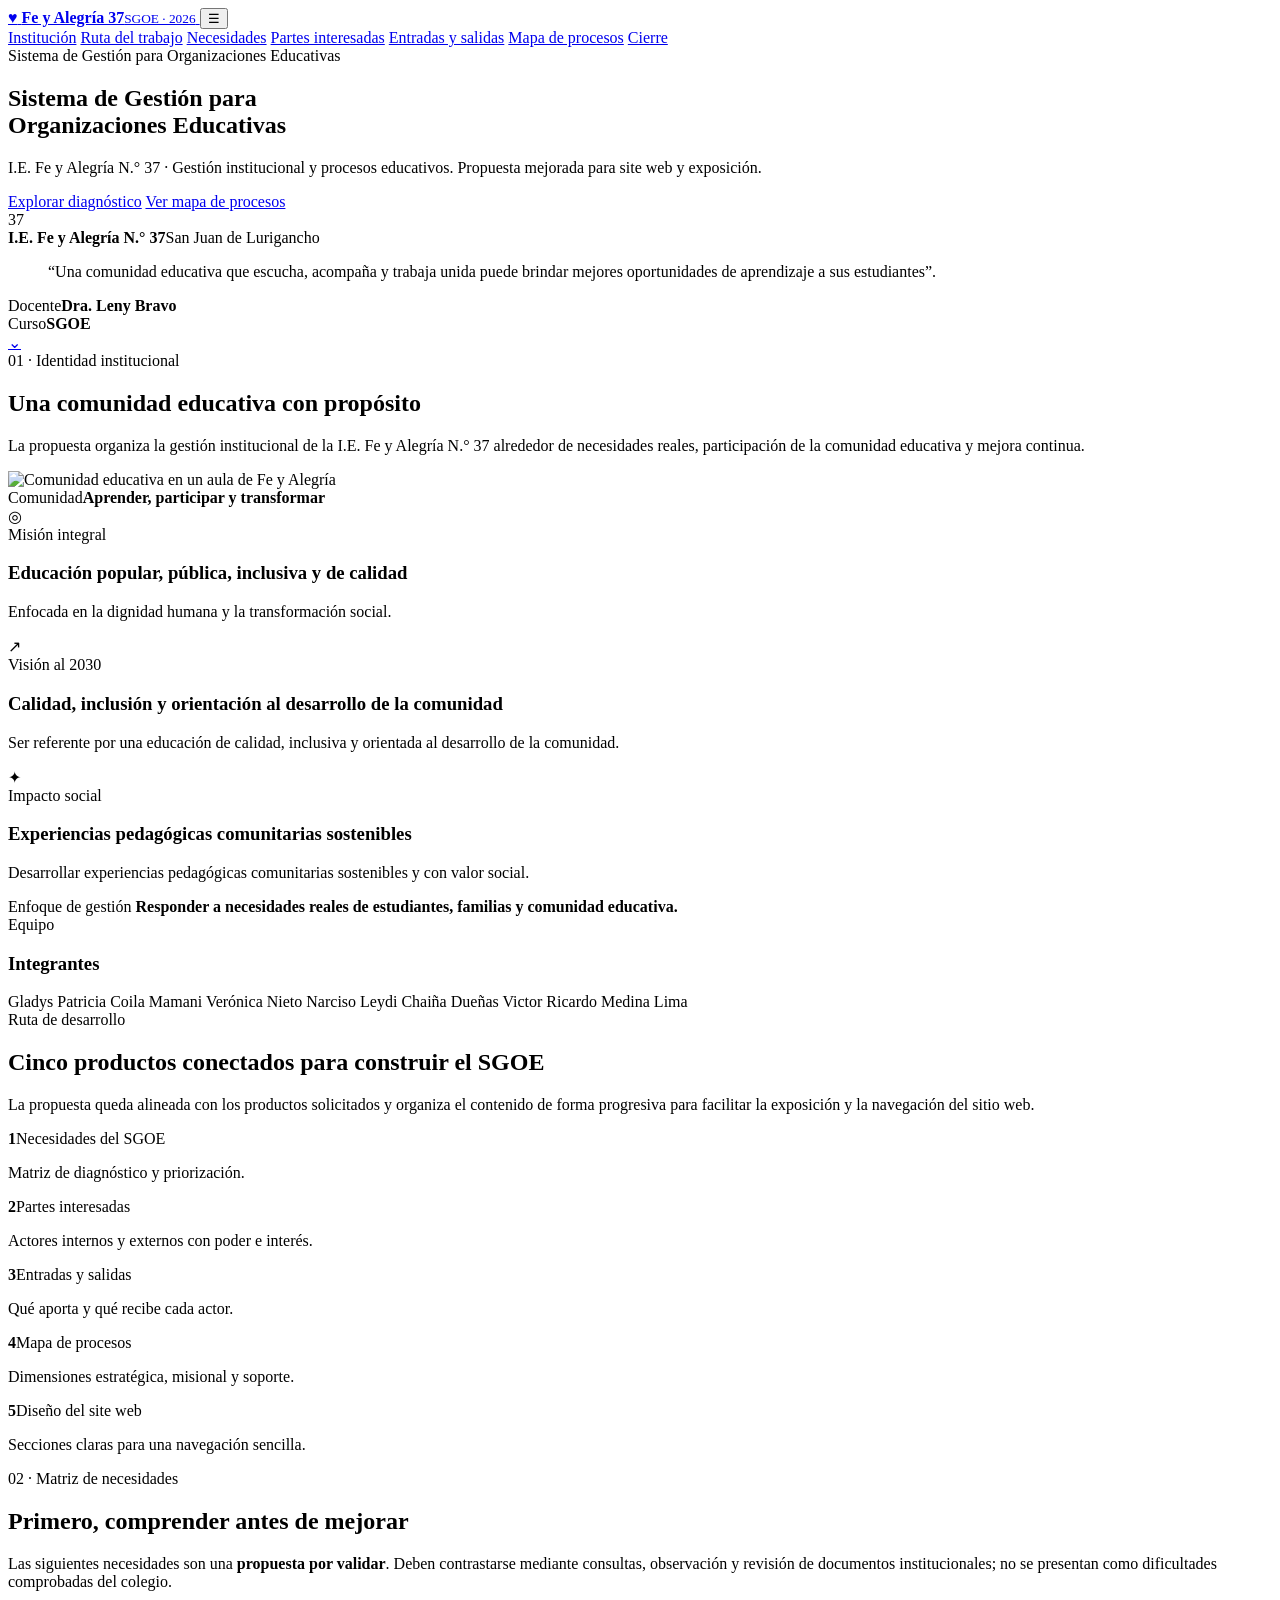
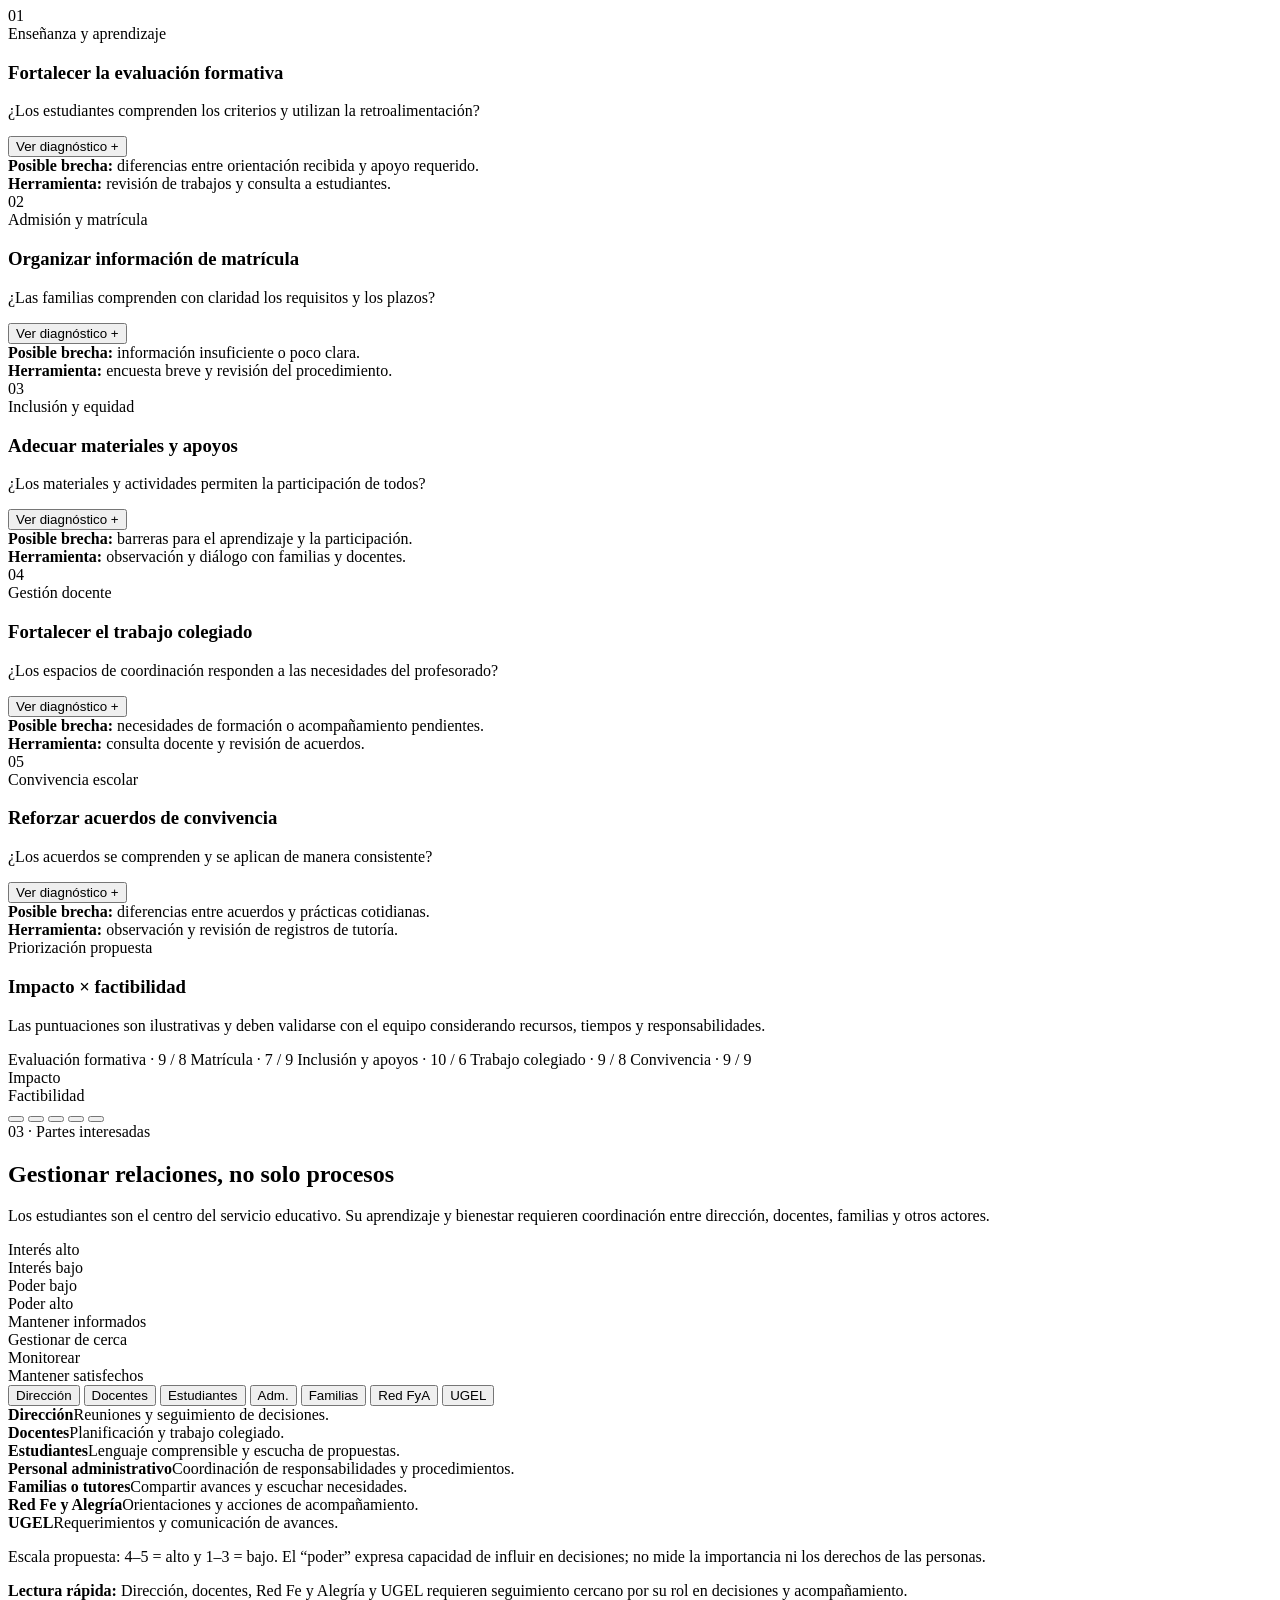
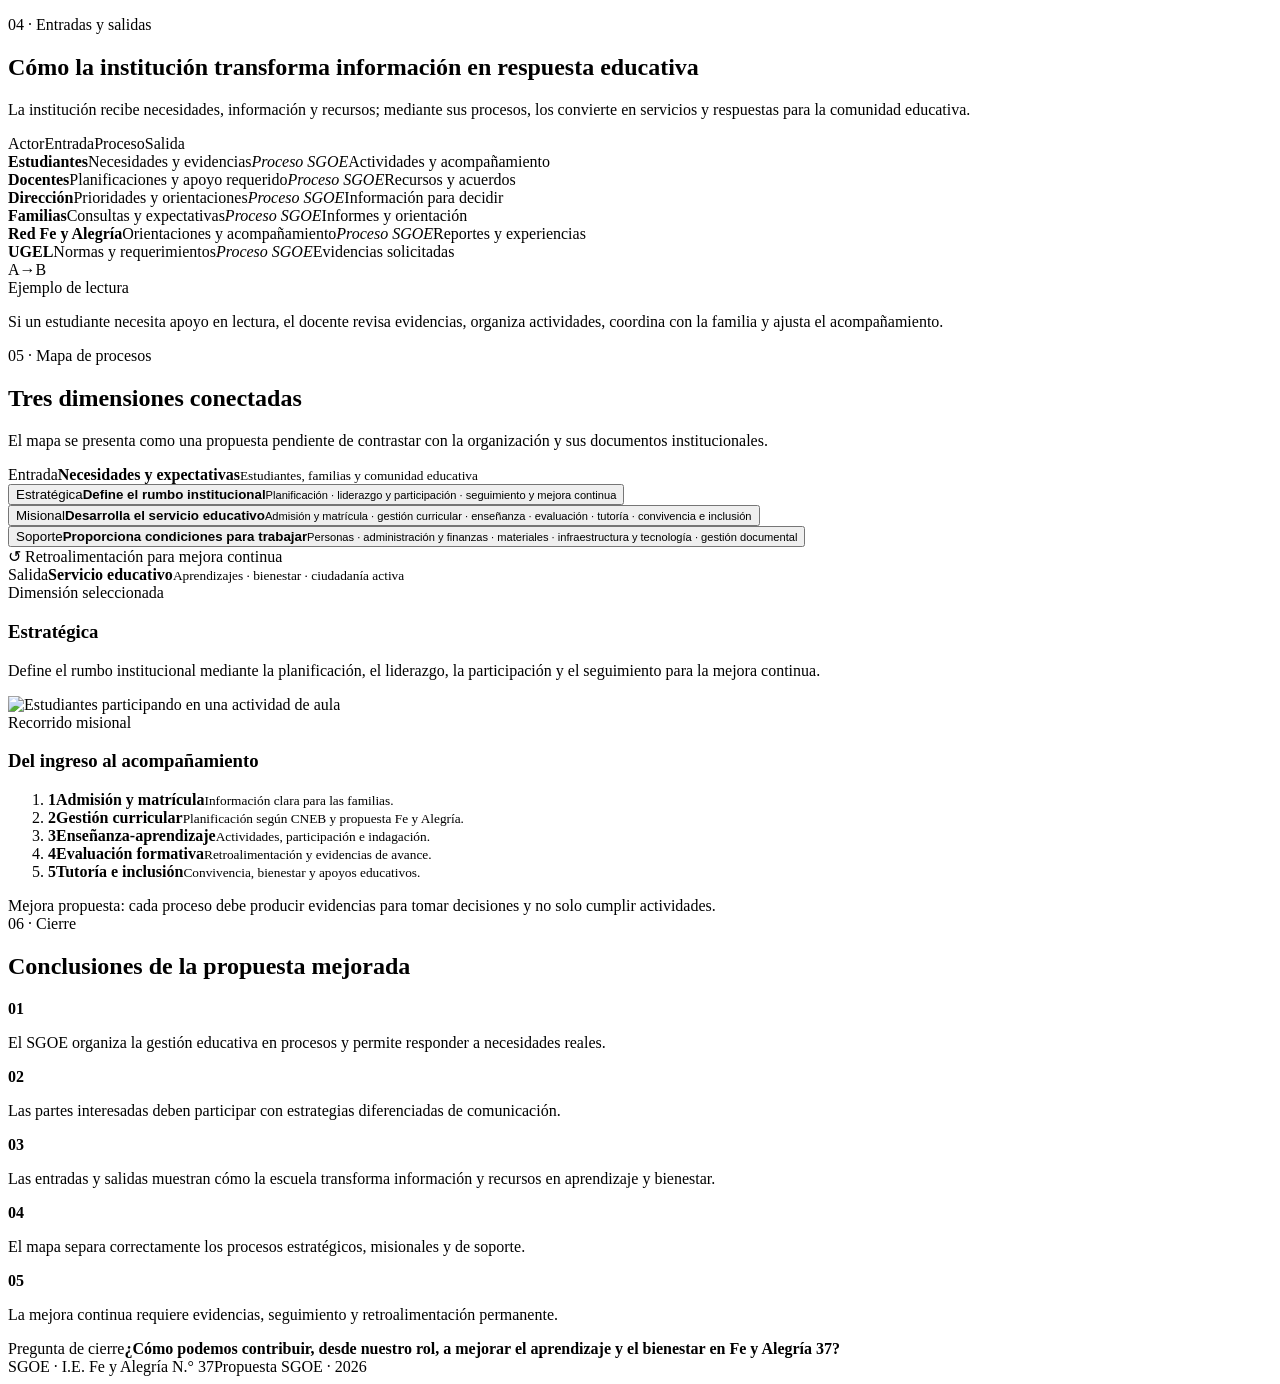
==== index.html @ 7c062231 "Publicar sitio web SGOE Fe y Alegría 37" ====
<!doctype html>
<html lang="es">
<head>
  <meta charset="utf-8" />
  <meta name="viewport" content="width=device-width, initial-scale=1" />
  <meta name="description" content="Sistema de Gestión para Organizaciones Educativas - I.E. Fe y Alegría N.° 37" />
  <title>SGOE · Fe y Alegría N.° 37</title>
  <link rel="stylesheet" href="assets/styles.css" />
</head>
<body>
  <div class="ambient ambient-a"></div>
  <div class="ambient ambient-b"></div>
  <div class="ambient ambient-c"></div>

  <header class="site-header" id="top">
    <nav class="nav glass" aria-label="Navegación principal">
      <a class="brand" href="#inicio" aria-label="Ir al inicio">
        <span class="brand-mark" aria-hidden="true">♥</span>
        <span><strong>Fe y Alegría 37</strong><small>SGOE · 2026</small></span>
      </a>
      <button class="menu-btn" aria-label="Abrir menú" aria-expanded="false">☰</button>
      <div class="nav-links">
        <a href="#institucion">Institución</a>
        <a href="#ruta">Ruta del trabajo</a>
        <a href="#necesidades">Necesidades</a>
        <a href="#interesados">Partes interesadas</a>
        <a href="#entradas">Entradas y salidas</a>
        <a href="#procesos">Mapa de procesos</a>
        <a href="#cierre">Cierre</a>
      </div>
    </nav>
  </header>

  <main>
    <section class="hero section" id="inicio">
      <div class="hero-photo" aria-hidden="true"></div>
      <div class="hero-overlay"></div>
      <div class="hero-content wrap">
        <div class="hero-copy reveal">
          <span class="eyebrow">Sistema de Gestión para Organizaciones Educativas</span>
          <h1>Sistema de Gestión para<br><span>Organizaciones Educativas</span></h1>
          <p class="lead">I.E. Fe y Alegría N.° 37 · Gestión institucional y procesos educativos. Propuesta mejorada para site web y exposición.</p>
          <div class="hero-actions">
            <a class="btn primary" href="#necesidades">Explorar diagnóstico</a>
            <a class="btn ghost" href="#procesos">Ver mapa de procesos</a>
          </div>
        </div>
        <aside class="hero-card glass reveal delay-1">
          <div class="hero-card-top">
            <div class="mini-logo">37</div>
            <div><strong>I.E. Fe y Alegría N.° 37</strong><span>San Juan de Lurigancho</span></div>
          </div>
          <blockquote>“Una comunidad educativa que escucha, acompaña y trabaja unida puede brindar mejores oportunidades de aprendizaje a sus estudiantes”.</blockquote>
          <div class="meta-grid">
            <div><span>Docente</span><strong>Dra. Leny Bravo</strong></div>
            <div><span>Curso</span><strong>SGOE</strong></div>
          </div>
        </aside>
      </div>
      <a class="scroll-cue" href="#institucion" aria-label="Continuar">⌄</a>
    </section>

    <section class="section wrap" id="institucion">
      <div class="section-heading reveal">
        <span class="kicker">01 · Identidad institucional</span>
        <h2>Una comunidad educativa con propósito</h2>
        <p>La propuesta organiza la gestión institucional de la I.E. Fe y Alegría N.° 37 alrededor de necesidades reales, participación de la comunidad educativa y mejora continua.</p>
      </div>

      <div class="identity-grid">
        <article class="identity-photo glass reveal">
          <img src="https://noticias.jesuitas.pe/wp-content/uploads/2025/03/Visita-de-Daniel-Villanueva-SJ-Fe-y-Alegria.jpg" alt="Comunidad educativa en un aula de Fe y Alegría" />
          <div class="photo-caption"><span>Comunidad</span><strong>Aprender, participar y transformar</strong></div>
        </article>
        <div class="identity-cards">
          <article class="glass info-card reveal delay-1">
            <div class="icon-badge">◎</div>
            <div><span>Misión integral</span><h3>Educación popular, pública, inclusiva y de calidad</h3><p>Enfocada en la dignidad humana y la transformación social.</p></div>
          </article>
          <article class="glass info-card reveal delay-2">
            <div class="icon-badge">↗</div>
            <div><span>Visión al 2030</span><h3>Calidad, inclusión y orientación al desarrollo de la comunidad</h3><p>Ser referente por una educación de calidad, inclusiva y orientada al desarrollo de la comunidad.</p></div>
          </article>
          <article class="glass info-card reveal delay-3">
            <div class="icon-badge">✦</div>
            <div><span>Impacto social</span><h3>Experiencias pedagógicas comunitarias sostenibles</h3><p>Desarrollar experiencias pedagógicas comunitarias sostenibles y con valor social.</p></div>
          </article>
        </div>
      </div>

      <div class="focus-note glass reveal">
        <span class="kicker">Enfoque de gestión</span>
        <strong>Responder a necesidades reales de estudiantes, familias y comunidad educativa.</strong>
      </div>

      <div class="team glass reveal">
        <div><span class="kicker">Equipo</span><h3>Integrantes</h3></div>
        <div class="team-list">
          <span>Gladys Patricia Coila Mamani</span>
          <span>Verónica Nieto Narciso</span>
          <span>Leydi Chaiña Dueñas</span>
          <span>Victor Ricardo Medina Lima</span>
        </div>
      </div>
    </section>

    <section class="section section-route" id="ruta">
      <div class="wrap">
        <div class="section-heading reveal">
          <span class="kicker">Ruta de desarrollo</span>
          <h2>Cinco productos conectados para construir el SGOE</h2>
          <p>La propuesta queda alineada con los productos solicitados y organiza el contenido de forma progresiva para facilitar la exposición y la navegación del sitio web.</p>
        </div>
        <div class="route-grid">
          <article class="route-card glass reveal"><b>1</b><span>Necesidades del SGOE</span><p>Matriz de diagnóstico y priorización.</p></article>
          <article class="route-card glass reveal delay-1"><b>2</b><span>Partes interesadas</span><p>Actores internos y externos con poder e interés.</p></article>
          <article class="route-card glass reveal delay-2"><b>3</b><span>Entradas y salidas</span><p>Qué aporta y qué recibe cada actor.</p></article>
          <article class="route-card glass reveal delay-1"><b>4</b><span>Mapa de procesos</span><p>Dimensiones estratégica, misional y soporte.</p></article>
          <article class="route-card glass reveal delay-2"><b>5</b><span>Diseño del site web</span><p>Secciones claras para una navegación sencilla.</p></article>
        </div>
      </div>
    </section>

    <section class="section section-soft" id="necesidades">
      <div class="wrap">
        <div class="section-heading reveal">
          <span class="kicker">02 · Matriz de necesidades</span>
          <h2>Primero, comprender antes de mejorar</h2>
          <p>Las siguientes necesidades son una <strong>propuesta por validar</strong>. Deben contrastarse mediante consultas, observación y revisión de documentos institucionales; no se presentan como dificultades comprobadas del colegio.</p>
        </div>

        <div class="needs-grid" id="needsGrid">
          <article class="need-card glass reveal" data-need="evaluacion">
            <div class="need-index">01</div><span>Enseñanza y aprendizaje</span>
            <h3>Fortalecer la evaluación formativa</h3>
            <p>¿Los estudiantes comprenden los criterios y utilizan la retroalimentación?</p>
            <button class="detail-btn" data-target="d1">Ver diagnóstico <span>+</span></button>
            <div class="detail-panel" id="d1"><b>Posible brecha:</b> diferencias entre orientación recibida y apoyo requerido.<br><b>Herramienta:</b> revisión de trabajos y consulta a estudiantes.</div>
          </article>
          <article class="need-card glass reveal delay-1" data-need="matricula">
            <div class="need-index">02</div><span>Admisión y matrícula</span>
            <h3>Organizar información de matrícula</h3>
            <p>¿Las familias comprenden con claridad los requisitos y los plazos?</p>
            <button class="detail-btn" data-target="d2">Ver diagnóstico <span>+</span></button>
            <div class="detail-panel" id="d2"><b>Posible brecha:</b> información insuficiente o poco clara.<br><b>Herramienta:</b> encuesta breve y revisión del procedimiento.</div>
          </article>
          <article class="need-card glass reveal delay-2" data-need="inclusion">
            <div class="need-index">03</div><span>Inclusión y equidad</span>
            <h3>Adecuar materiales y apoyos</h3>
            <p>¿Los materiales y actividades permiten la participación de todos?</p>
            <button class="detail-btn" data-target="d3">Ver diagnóstico <span>+</span></button>
            <div class="detail-panel" id="d3"><b>Posible brecha:</b> barreras para el aprendizaje y la participación.<br><b>Herramienta:</b> observación y diálogo con familias y docentes.</div>
          </article>
          <article class="need-card glass reveal delay-1" data-need="docente">
            <div class="need-index">04</div><span>Gestión docente</span>
            <h3>Fortalecer el trabajo colegiado</h3>
            <p>¿Los espacios de coordinación responden a las necesidades del profesorado?</p>
            <button class="detail-btn" data-target="d4">Ver diagnóstico <span>+</span></button>
            <div class="detail-panel" id="d4"><b>Posible brecha:</b> necesidades de formación o acompañamiento pendientes.<br><b>Herramienta:</b> consulta docente y revisión de acuerdos.</div>
          </article>
          <article class="need-card glass reveal delay-2" data-need="convivencia">
            <div class="need-index">05</div><span>Convivencia escolar</span>
            <h3>Reforzar acuerdos de convivencia</h3>
            <p>¿Los acuerdos se comprenden y se aplican de manera consistente?</p>
            <button class="detail-btn" data-target="d5">Ver diagnóstico <span>+</span></button>
            <div class="detail-panel" id="d5"><b>Posible brecha:</b> diferencias entre acuerdos y prácticas cotidianas.<br><b>Herramienta:</b> observación y revisión de registros de tutoría.</div>
          </article>
        </div>

        <div class="priority glass reveal">
          <div class="priority-copy">
            <span class="kicker">Priorización propuesta</span>
            <h3>Impacto × factibilidad</h3>
            <p>Las puntuaciones son ilustrativas y deben validarse con el equipo considerando recursos, tiempos y responsabilidades.</p>
            <div class="legend">
              <span><i class="dot d1"></i> Evaluación formativa · 9 / 8</span>
              <span><i class="dot d2"></i> Matrícula · 7 / 9</span>
              <span><i class="dot d3"></i> Inclusión y apoyos · 10 / 6</span>
              <span><i class="dot d4"></i> Trabajo colegiado · 9 / 8</span>
              <span><i class="dot d5"></i> Convivencia · 9 / 9</span>
            </div>
          </div>
          <div class="scatter" role="img" aria-label="Gráfico de impacto y factibilidad">
            <div class="axis y">Impacto</div><div class="axis x">Factibilidad</div>
            <div class="grid-line gx1"></div><div class="grid-line gx2"></div><div class="grid-line gy1"></div><div class="grid-line gy2"></div>
            <button class="plot p-eval" data-tip="Evaluación formativa · Impacto 9 · Factibilidad 8" aria-label="Evaluación formativa"></button>
            <button class="plot p-mat" data-tip="Matrícula · Impacto 7 · Factibilidad 9" aria-label="Matrícula"></button>
            <button class="plot p-inc" data-tip="Inclusión y apoyos · Impacto 10 · Factibilidad 6" aria-label="Inclusión"></button>
            <button class="plot p-doc" data-tip="Trabajo colegiado · Impacto 9 · Factibilidad 8" aria-label="Trabajo colegiado"></button>
            <button class="plot p-con" data-tip="Convivencia · Impacto 9 · Factibilidad 9" aria-label="Convivencia"></button>
          </div>
        </div>
      </div>
    </section>

    <section class="section wrap" id="interesados">
      <div class="section-heading reveal">
        <span class="kicker">03 · Partes interesadas</span>
        <h2>Gestionar relaciones, no solo procesos</h2>
        <p>Los estudiantes son el centro del servicio educativo. Su aprendizaje y bienestar requieren coordinación entre dirección, docentes, familias y otros actores.</p>
      </div>

      <div class="stake-layout">
        <div class="matrix glass reveal">
          <div class="matrix-label ml-top">Interés alto</div>
          <div class="matrix-label ml-bottom">Interés bajo</div>
          <div class="matrix-label ml-left">Poder bajo</div>
          <div class="matrix-label ml-right">Poder alto</div>
          <div class="quadrant q1"><span>Mantener informados</span></div>
          <div class="quadrant q2"><span>Gestionar de cerca</span></div>
          <div class="quadrant q3"><span>Monitorear</span></div>
          <div class="quadrant q4"><span>Mantener satisfechos</span></div>
          <button class="stake s-dir" data-tip="Dirección · Poder 5 · Interés 5">Dirección</button>
          <button class="stake s-doc" data-tip="Docentes · Poder 4 · Interés 5">Docentes</button>
          <button class="stake s-est" data-tip="Estudiantes · Poder 2 · Interés 5">Estudiantes</button>
          <button class="stake s-adm" data-tip="Administrativos · Poder 3 · Interés 4">Adm.</button>
          <button class="stake s-fam" data-tip="Familias · Poder 3 · Interés 5">Familias</button>
          <button class="stake s-red" data-tip="Red Fe y Alegría · Poder 4 · Interés 5">Red FyA</button>
          <button class="stake s-ugel" data-tip="UGEL · Poder 5 · Interés 4">UGEL</button>
        </div>
        <div class="stake-cards reveal delay-1">
          <article class="glass compact"><b>Dirección</b><span>Reuniones y seguimiento de decisiones.</span></article>
          <article class="glass compact"><b>Docentes</b><span>Planificación y trabajo colegiado.</span></article>
          <article class="glass compact"><b>Estudiantes</b><span>Lenguaje comprensible y escucha de propuestas.</span></article>
          <article class="glass compact"><b>Personal administrativo</b><span>Coordinación de responsabilidades y procedimientos.</span></article>
          <article class="glass compact"><b>Familias o tutores</b><span>Compartir avances y escuchar necesidades.</span></article>
          <article class="glass compact"><b>Red Fe y Alegría</b><span>Orientaciones y acciones de acompañamiento.</span></article>
          <article class="glass compact"><b>UGEL</b><span>Requerimientos y comunicación de avances.</span></article>
          <p class="small-note">Escala propuesta: 4–5 = alto y 1–3 = bajo. El “poder” expresa capacidad de influir en decisiones; no mide la importancia ni los derechos de las personas.</p>
          <p class="stake-takeaway"><strong>Lectura rápida:</strong> Dirección, docentes, Red Fe y Alegría y UGEL requieren seguimiento cercano por su rol en decisiones y acompañamiento.</p>
        </div>
      </div>
    </section>

    <section class="section section-soft" id="entradas">
      <div class="wrap">
        <div class="section-heading reveal">
          <span class="kicker">04 · Entradas y salidas</span>
          <h2>Cómo la institución transforma información en respuesta educativa</h2>
          <p>La institución recibe necesidades, información y recursos; mediante sus procesos, los convierte en servicios y respuestas para la comunidad educativa.</p>
        </div>

        <div class="flow-head reveal"><span>Actor</span><span>Entrada</span><span>Proceso</span><span>Salida</span></div>
        <div class="flows">
          <div class="flow-row glass reveal"><b>Estudiantes</b><span>Necesidades y evidencias</span><em>Proceso SGOE</em><span>Actividades y acompañamiento</span></div>
          <div class="flow-row glass reveal"><b>Docentes</b><span>Planificaciones y apoyo requerido</span><em>Proceso SGOE</em><span>Recursos y acuerdos</span></div>
          <div class="flow-row glass reveal"><b>Dirección</b><span>Prioridades y orientaciones</span><em>Proceso SGOE</em><span>Información para decidir</span></div>
          <div class="flow-row glass reveal"><b>Familias</b><span>Consultas y expectativas</span><em>Proceso SGOE</em><span>Informes y orientación</span></div>
          <div class="flow-row glass reveal"><b>Red Fe y Alegría</b><span>Orientaciones y acompañamiento</span><em>Proceso SGOE</em><span>Reportes y experiencias</span></div>
          <div class="flow-row glass reveal"><b>UGEL</b><span>Normas y requerimientos</span><em>Proceso SGOE</em><span>Evidencias solicitadas</span></div>
        </div>

        <div class="example glass reveal">
          <div class="example-icon">A→B</div>
          <div><span class="kicker">Ejemplo de lectura</span><p>Si un estudiante necesita apoyo en lectura, el docente revisa evidencias, organiza actividades, coordina con la familia y ajusta el acompañamiento.</p></div>
        </div>
      </div>
    </section>

    <section class="section wrap" id="procesos">
      <div class="section-heading reveal">
        <span class="kicker">05 · Mapa de procesos</span>
        <h2>Tres dimensiones conectadas</h2>
        <p>El mapa se presenta como una propuesta pendiente de contrastar con la organización y sus documentos institucionales.</p>
      </div>

      <div class="process-shell glass reveal">
        <div class="process-edge input-edge">
          <span>Entrada</span><strong>Necesidades y expectativas</strong><small>Estudiantes, familias y comunidad educativa</small>
        </div>
        <div class="process-core">
          <button class="process-band strategic active" data-process="strategic"><span>Estratégica</span><strong>Define el rumbo institucional</strong><small>Planificación · liderazgo y participación · seguimiento y mejora continua</small></button>
          <button class="process-band mission" data-process="mission"><span>Misional</span><strong>Desarrolla el servicio educativo</strong><small>Admisión y matrícula · gestión curricular · enseñanza · evaluación · tutoría · convivencia e inclusión</small></button>
          <button class="process-band support" data-process="support"><span>Soporte</span><strong>Proporciona condiciones para trabajar</strong><small>Personas · administración y finanzas · materiales · infraestructura y tecnología · gestión documental</small></button>
          <div class="feedback">↺ Retroalimentación para mejora continua</div>
        </div>
        <div class="process-edge output-edge">
          <span>Salida</span><strong>Servicio educativo</strong><small>Aprendizajes · bienestar · ciudadanía activa</small>
        </div>
      </div>

      <div class="process-detail glass reveal" id="processDetail">
        <div class="detail-accent"></div>
        <div><span class="kicker">Dimensión seleccionada</span><h3 id="processTitle">Estratégica</h3><p id="processText">Define el rumbo institucional mediante la planificación, el liderazgo, la participación y el seguimiento para la mejora continua.</p></div>
      </div>

      <article class="journey glass reveal">
        <div class="journey-photo"><img src="https://www.apj.org.pe/photos/shares/Noticias/2024/Junio/AIP/portada.jpg" alt="Estudiantes participando en una actividad de aula" /></div>
        <div class="journey-content">
          <span class="kicker">Recorrido misional</span>
          <h3>Del ingreso al acompañamiento</h3>
          <ol class="steps detailed-steps">
            <li><b>1</b><span><strong>Admisión y matrícula</strong><small>Información clara para las familias.</small></span></li>
            <li><b>2</b><span><strong>Gestión curricular</strong><small>Planificación según CNEB y propuesta Fe y Alegría.</small></span></li>
            <li><b>3</b><span><strong>Enseñanza-aprendizaje</strong><small>Actividades, participación e indagación.</small></span></li>
            <li><b>4</b><span><strong>Evaluación formativa</strong><small>Retroalimentación y evidencias de avance.</small></span></li>
            <li><b>5</b><span><strong>Tutoría e inclusión</strong><small>Convivencia, bienestar y apoyos educativos.</small></span></li>
          </ol>
          <div class="journey-note">Mejora propuesta: cada proceso debe producir evidencias para tomar decisiones y no solo cumplir actividades.</div>
        </div>
      </article>
    </section>

    <section class="section closing" id="cierre">
      <div class="wrap">
        <div class="closing-card glass reveal">
          <span class="kicker">06 · Cierre</span>
          <h2>Conclusiones de la propuesta mejorada</h2>
          <div class="conclusions">
            <div><b>01</b><p>El SGOE organiza la gestión educativa en procesos y permite responder a necesidades reales.</p></div>
            <div><b>02</b><p>Las partes interesadas deben participar con estrategias diferenciadas de comunicación.</p></div>
            <div><b>03</b><p>Las entradas y salidas muestran cómo la escuela transforma información y recursos en aprendizaje y bienestar.</p></div>
            <div><b>04</b><p>El mapa separa correctamente los procesos estratégicos, misionales y de soporte.</p></div>
            <div><b>05</b><p>La mejora continua requiere evidencias, seguimiento y retroalimentación permanente.</p></div>
          </div>
          <div class="closing-question"><span>Pregunta de cierre</span><strong>¿Cómo podemos contribuir, desde nuestro rol, a mejorar el aprendizaje y el bienestar en Fe y Alegría 37?</strong></div>
        </div>
      </div>
    </section>
  </main>

  <footer>
    <div class="wrap footer-inner"><span>SGOE · I.E. Fe y Alegría N.° 37</span><span>Propuesta SGOE · 2026</span></div>
  </footer>

  <div class="tooltip" id="tooltip" role="status"></div>
  <script src="assets/app.js"></script>
</body>
</html>
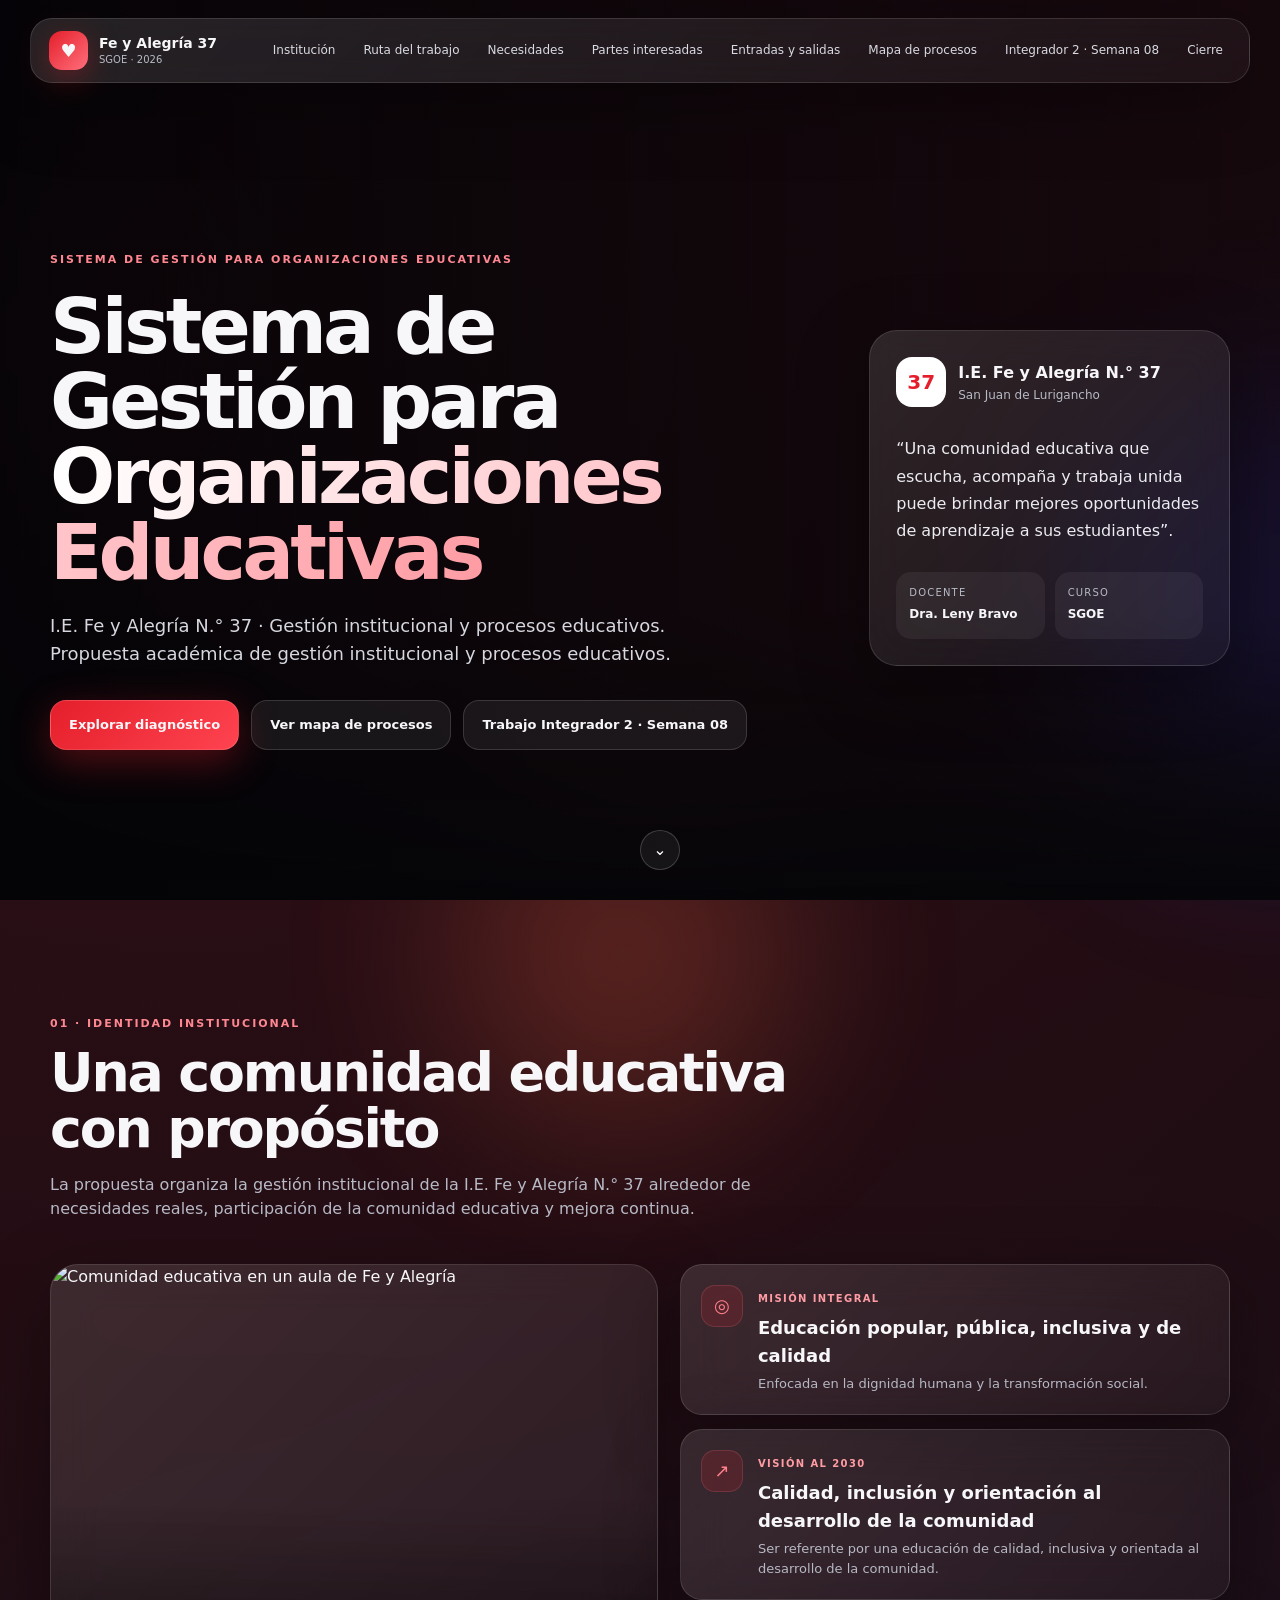
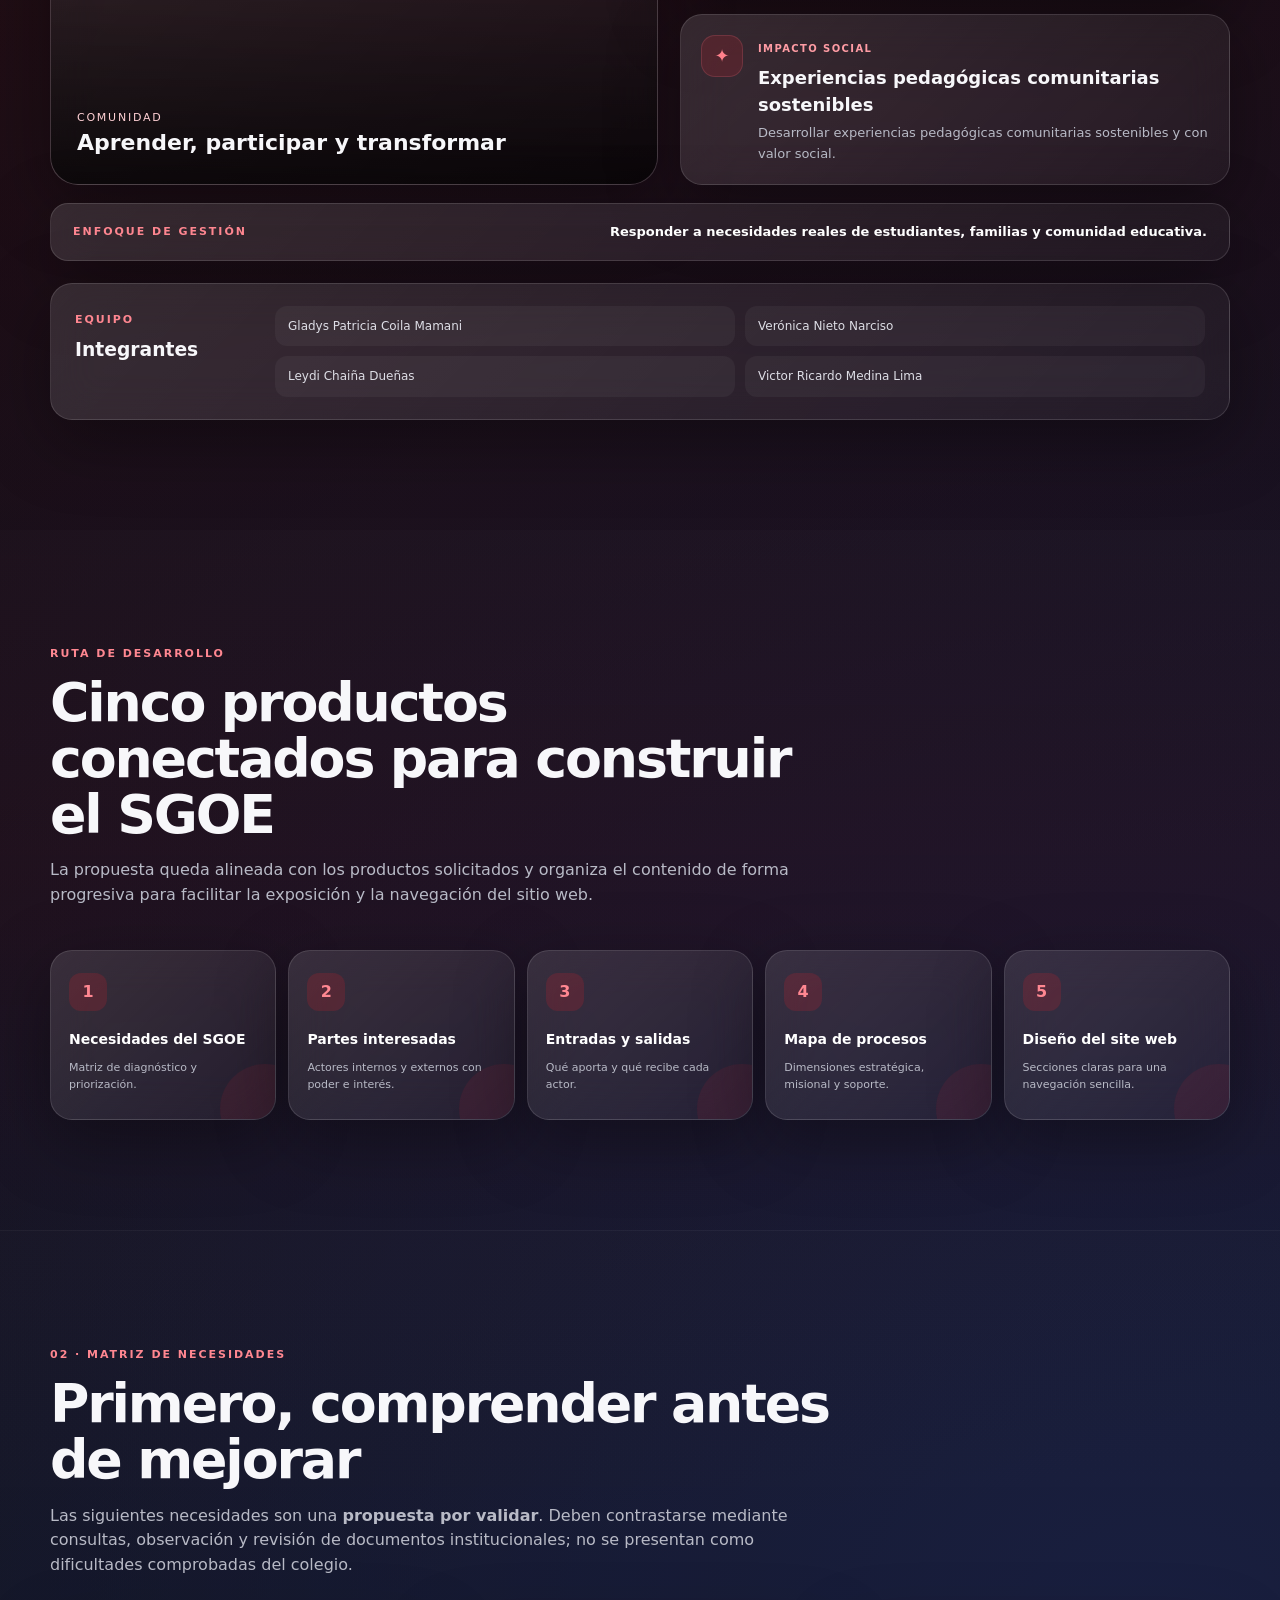
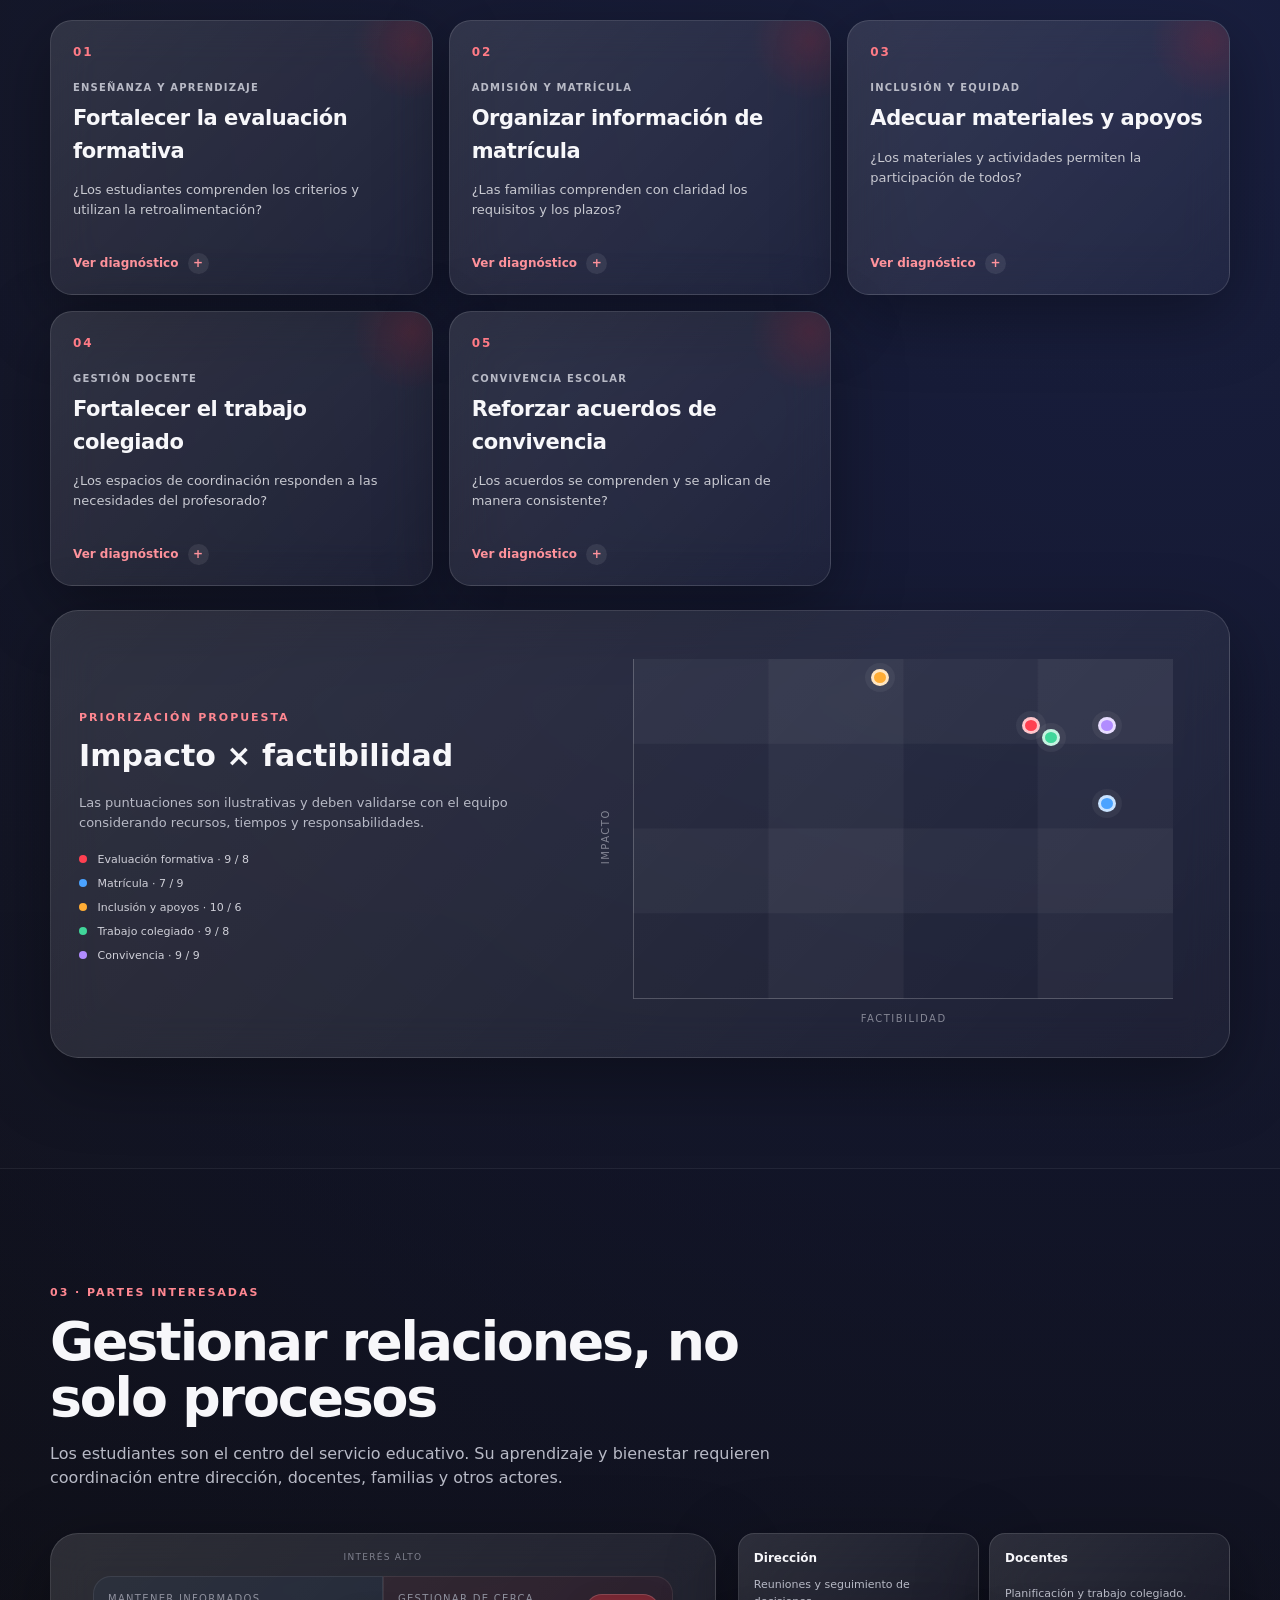
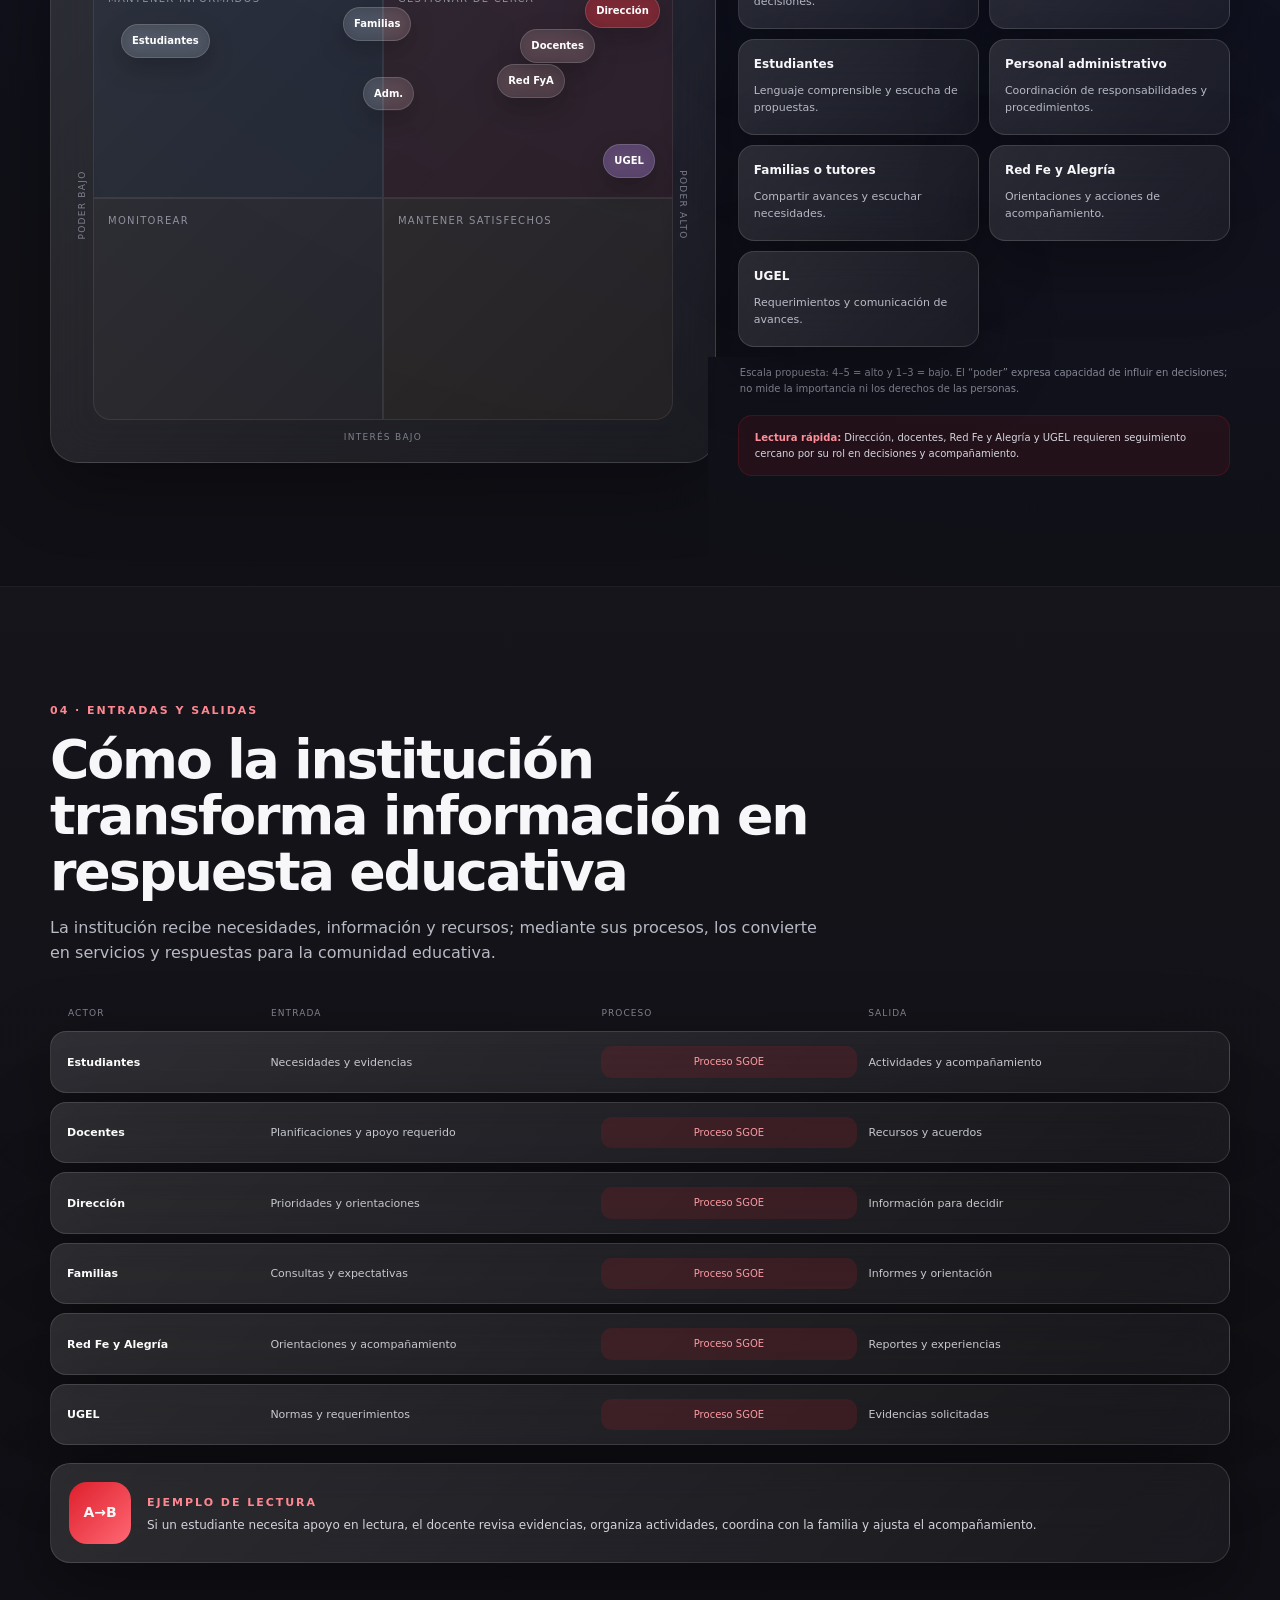
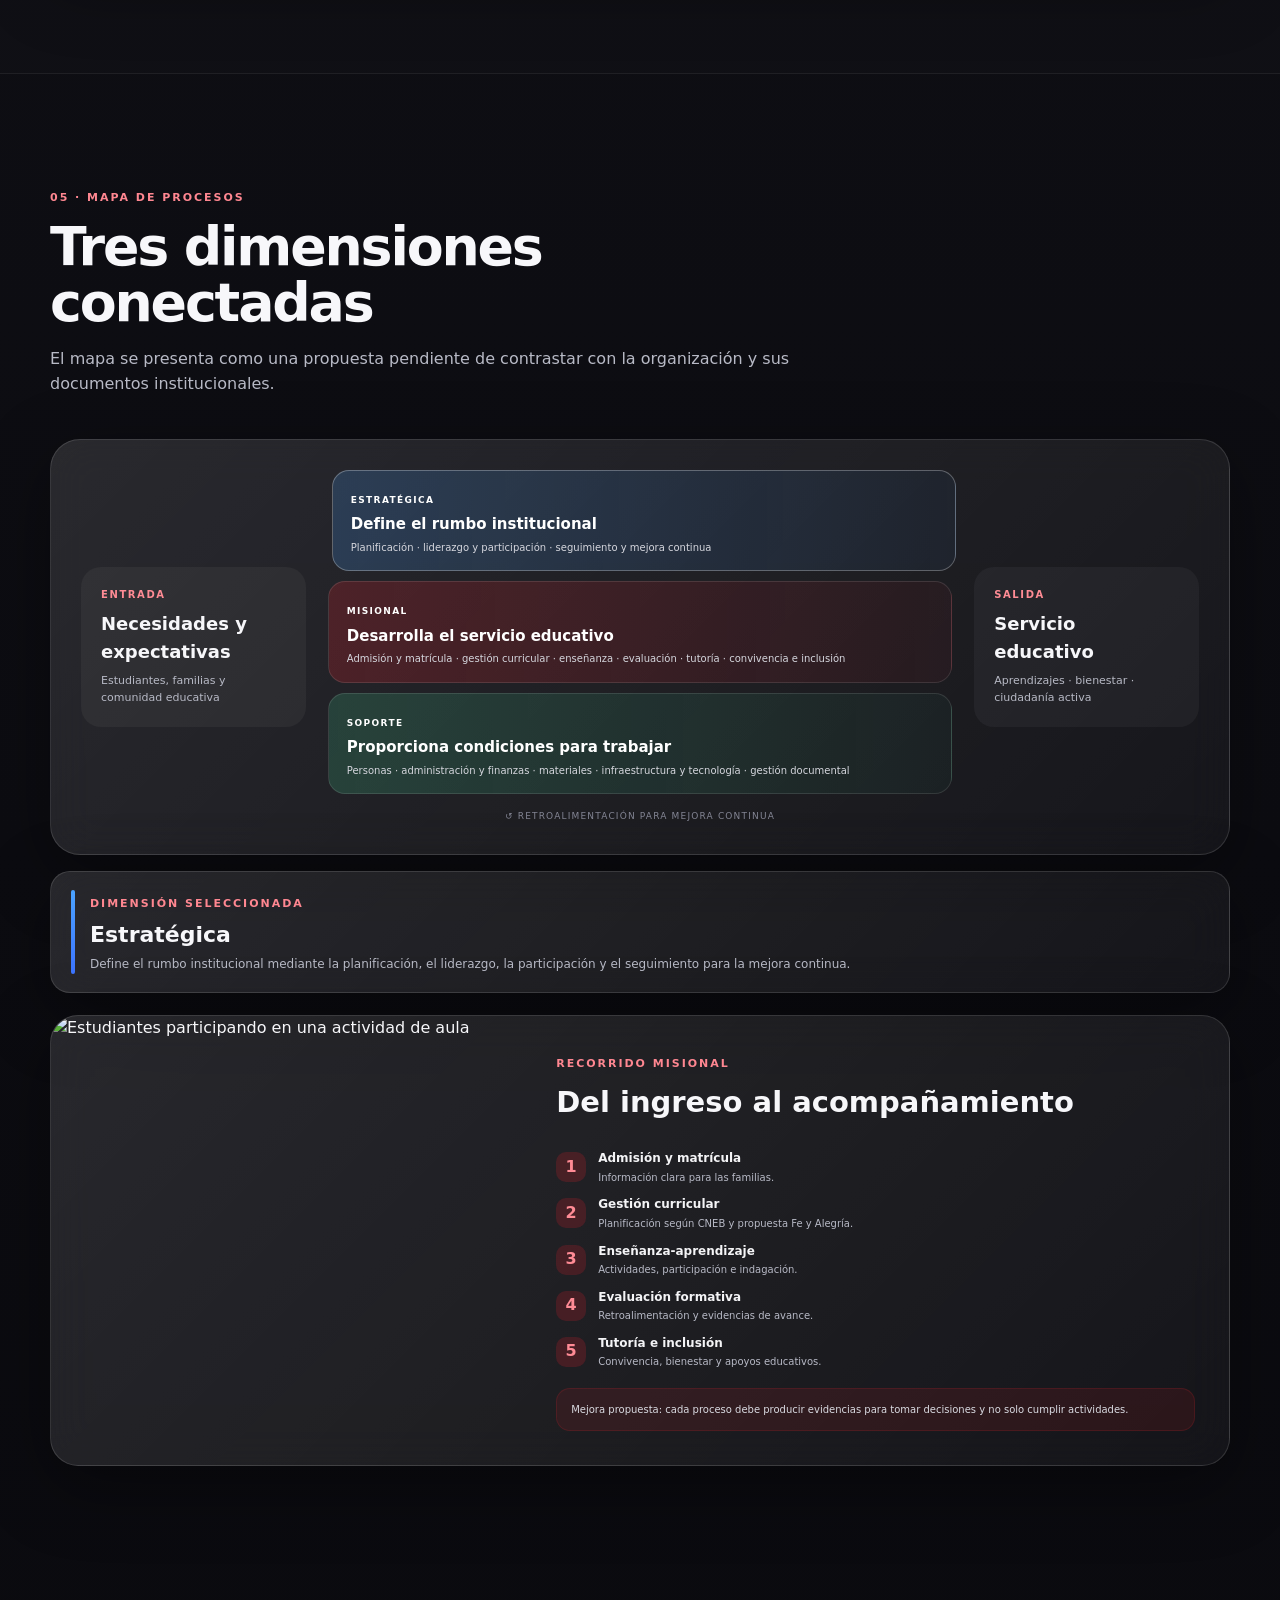
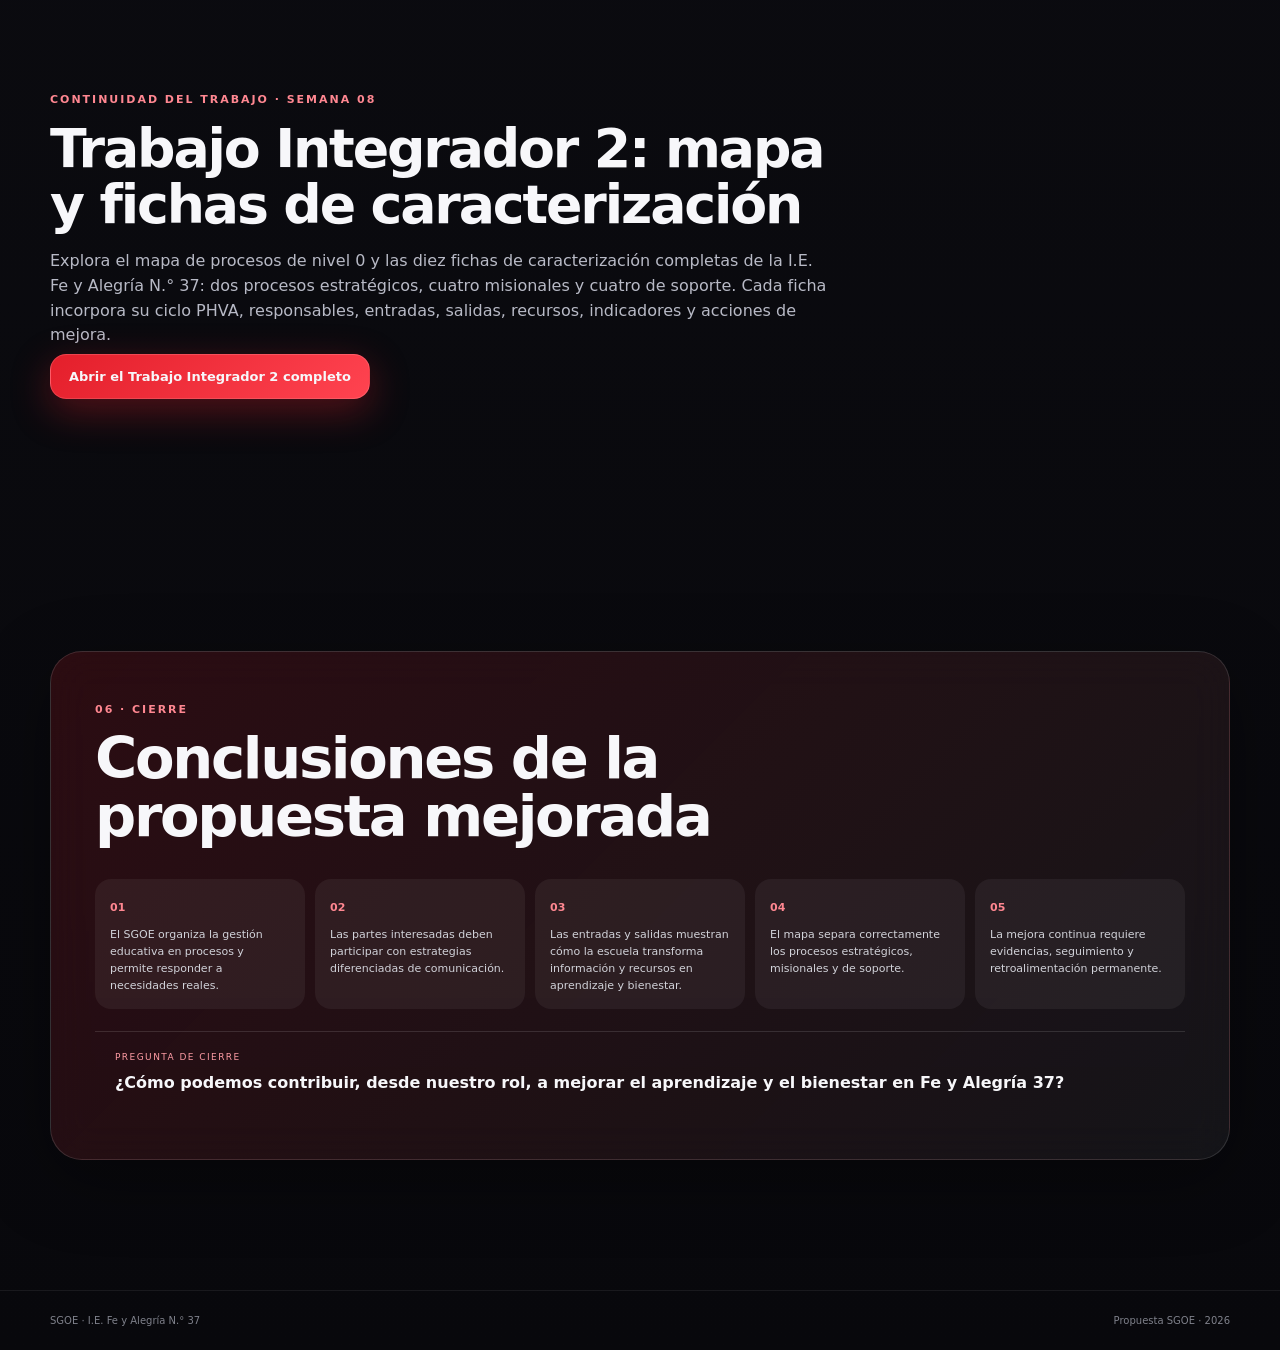
==== commit ac8081a2: "Integrar acceso al Trabajo Integrador 2 desde página principal" ====
--- a/index.html
+++ b/index.html
@@ -26,6 +26,7 @@
         <a href="#interesados">Partes interesadas</a>
         <a href="#entradas">Entradas y salidas</a>
         <a href="#procesos">Mapa de procesos</a>
+        <a href="integrador-2.html">Integrador 2 · Semana 08</a>
         <a href="#cierre">Cierre</a>
       </div>
     </nav>
@@ -39,10 +40,11 @@
         <div class="hero-copy reveal">
           <span class="eyebrow">Sistema de Gestión para Organizaciones Educativas</span>
           <h1>Sistema de Gestión para<br><span>Organizaciones Educativas</span></h1>
-          <p class="lead">I.E. Fe y Alegría N.° 37 · Gestión institucional y procesos educativos. Propuesta mejorada para site web y exposición.</p>
+          <p class="lead">I.E. Fe y Alegría N.° 37 · Gestión institucional y procesos educativos. Propuesta académica de gestión institucional y procesos educativos.</p>
           <div class="hero-actions">
             <a class="btn primary" href="#necesidades">Explorar diagnóstico</a>
             <a class="btn ghost" href="#procesos">Ver mapa de procesos</a>
+            <a class="btn ghost" href="integrador-2.html">Trabajo Integrador 2 · Semana 08</a>
           </div>
         </div>
         <aside class="hero-card glass reveal delay-1">
@@ -301,6 +303,16 @@
       </article>
     </section>
 
+
+    <section class="section wrap" id="integrador2">
+      <div class="section-heading reveal">
+        <span class="kicker">Continuidad del trabajo · Semana 08</span>
+        <h2>Trabajo Integrador 2: mapa y fichas de caracterización</h2>
+        <p>Explora el mapa de procesos de nivel 0 y las diez fichas de caracterización completas de la I.E. Fe y Alegría N.° 37: dos procesos estratégicos, cuatro misionales y cuatro de soporte. Cada ficha incorpora su ciclo PHVA, responsables, entradas, salidas, recursos, indicadores y acciones de mejora.</p>
+        <a class="btn primary" href="integrador-2.html">Abrir el Trabajo Integrador 2 completo</a>
+      </div>
+    </section>
+
     <section class="section closing" id="cierre">
       <div class="wrap">
         <div class="closing-card glass reveal">
--- a/assets/styles.css
+++ b/assets/styles.css
@@ -0,0 +1,21 @@
+:root{
+  --bg:#08080c;--bg2:#111118;--ink:#f7f7fa;--muted:#b8bac6;--red:#e41f2b;--red2:#ff4350;--pink:#ff7a87;
+  --blue:#4ba3ff;--green:#40d69a;--orange:#ffae3d;--violet:#a88cff;--glass:rgba(255,255,255,.075);--line:rgba(255,255,255,.13);
+  --shadow:0 20px 70px rgba(0,0,0,.35);--radius:28px;--radius-sm:18px;--max:1180px;
+}
+*{box-sizing:border-box}html{scroll-behavior:smooth}body{margin:0;background:radial-gradient(circle at 15% 0%,#351018 0,transparent 34%),radial-gradient(circle at 90% 35%,#151b3d 0,transparent 35%),linear-gradient(180deg,#07070a,#101016 55%,#08080c);color:var(--ink);font-family:Inter,ui-sans-serif,system-ui,-apple-system,BlinkMacSystemFont,"Segoe UI",sans-serif;line-height:1.55;overflow-x:hidden}a{color:inherit;text-decoration:none}button{font:inherit}img{display:block;max-width:100%}.wrap{width:min(var(--max),calc(100% - 40px));margin:auto}.section{position:relative;padding:110px 0;scroll-margin-top:96px}.section-soft{background:linear-gradient(180deg,rgba(255,255,255,.025),rgba(255,255,255,.01));border-top:1px solid rgba(255,255,255,.05);border-bottom:1px solid rgba(255,255,255,.05)}
+.ambient{position:fixed;filter:blur(90px);border-radius:50%;opacity:.23;pointer-events:none;z-index:-1}.ambient-a{width:360px;height:360px;background:#ef2434;left:-150px;top:18%}.ambient-b{width:460px;height:460px;background:#3049ff;right:-240px;top:42%}.ambient-c{width:350px;height:350px;background:#ff6a45;left:35%;bottom:-230px}.glass{background:linear-gradient(135deg,rgba(255,255,255,.12),rgba(255,255,255,.045));border:1px solid var(--line);box-shadow:var(--shadow);backdrop-filter:blur(22px);-webkit-backdrop-filter:blur(22px)}
+.site-header{position:fixed;inset:18px 0 auto;z-index:100}.nav{width:min(1220px,calc(100% - 28px));margin:auto;border-radius:22px;padding:12px 14px 12px 18px;display:flex;align-items:center;justify-content:space-between}.brand{display:flex;align-items:center;gap:11px}.brand-mark{width:39px;height:39px;border-radius:13px;display:grid;place-items:center;background:linear-gradient(135deg,var(--red),#ff6f7b);font-size:18px;box-shadow:0 8px 30px rgba(228,31,43,.35)}.brand span:last-child{display:grid;line-height:1.08}.brand strong{font-size:14px}.brand small{font-size:10px;color:var(--muted);margin-top:4px}.nav-links{display:flex;gap:4px}.nav-links a{font-size:12px;color:#d9dae2;padding:10px 12px;border-radius:13px;transition:.25s}.nav-links a:hover,.nav-links a.active{background:rgba(255,255,255,.09);color:#fff}.menu-btn{display:none;color:#fff;background:transparent;border:0;font-size:24px}
+.hero{min-height:100vh;padding:0;display:flex;align-items:center;overflow:hidden}.hero-photo{position:absolute;inset:0;background:url('https://noticias.jesuitas.pe/wp-content/uploads/2025/07/JTO_6178-250620-W-1-1280x640.jpg') center/cover no-repeat;transform:scale(1.05)}.hero-overlay{position:absolute;inset:0;background:linear-gradient(90deg,rgba(4,4,7,.95) 0%,rgba(4,4,7,.72) 52%,rgba(4,4,7,.45) 100%),linear-gradient(0deg,#08080c 0%,transparent 32%)}.hero-content{position:relative;z-index:2;display:grid;grid-template-columns:1.35fr .65fr;gap:70px;align-items:center;padding-top:96px}.eyebrow,.kicker{text-transform:uppercase;letter-spacing:.18em;font-weight:800;font-size:11px;color:#ff8791}.hero h1{font-size:clamp(44px,6vw,82px);line-height:.98;letter-spacing:-.05em;margin:18px 0 22px;max-width:850px}.hero h1 span{color:transparent;background:linear-gradient(90deg,#fff,#ff9ca4);background-clip:text;-webkit-background-clip:text}.lead{font-size:18px;color:#d7d7df;max-width:700px}.hero-actions{display:flex;gap:12px;margin-top:32px}.btn{padding:14px 18px;border-radius:16px;font-weight:750;font-size:13px;border:1px solid rgba(255,255,255,.14);transition:.25s}.btn:hover{transform:translateY(-2px)}.btn.primary{background:linear-gradient(135deg,var(--red),var(--red2));box-shadow:0 12px 38px rgba(228,31,43,.34)}.btn.ghost{background:rgba(255,255,255,.07)}.hero-card{border-radius:var(--radius);padding:26px}.hero-card-top{display:flex;align-items:center;gap:12px}.mini-logo{width:50px;height:50px;border-radius:16px;display:grid;place-items:center;font-size:20px;font-weight:900;background:#fff;color:var(--red)}.hero-card-top div:last-child{display:grid}.hero-card-top span{font-size:12px;color:var(--muted)}blockquote{margin:28px 0;color:#ececf1;font-size:16px;line-height:1.7}.meta-grid{display:grid;grid-template-columns:1fr 1fr;gap:10px}.meta-grid div{padding:13px;border-radius:15px;background:rgba(255,255,255,.055)}.meta-grid span{display:block;font-size:10px;color:var(--muted);text-transform:uppercase;letter-spacing:.12em}.meta-grid strong{font-size:12px}.scroll-cue{position:absolute;z-index:2;bottom:30px;left:50%;width:40px;height:40px;border:1px solid rgba(255,255,255,.18);border-radius:50%;display:grid;place-items:center;color:#fff;background:rgba(255,255,255,.06);animation:bob 2s infinite}@keyframes bob{50%{transform:translateY(6px)}}
+.section-heading{max-width:780px;margin-bottom:42px}.section-heading h2{font-size:clamp(34px,4.2vw,56px);line-height:1.04;letter-spacing:-.04em;margin:10px 0 16px}.section-heading p{color:var(--muted);font-size:16px}.identity-grid{display:grid;grid-template-columns:1.05fr .95fr;gap:22px}.identity-photo{border-radius:var(--radius);overflow:hidden;position:relative;min-height:460px}.identity-photo img{width:100%;height:100%;object-fit:cover;position:absolute;inset:0}.identity-photo:after{content:"";position:absolute;inset:0;background:linear-gradient(0deg,rgba(0,0,0,.72),transparent 55%)}.photo-caption{position:absolute;z-index:2;left:26px;bottom:24px}.photo-caption span{display:block;color:#ffd0d4;font-size:11px;text-transform:uppercase;letter-spacing:.16em}.photo-caption strong{font-size:22px}.identity-cards{display:grid;gap:14px}.info-card{border-radius:22px;padding:20px;display:grid;grid-template-columns:auto 1fr;gap:15px}.icon-badge{width:42px;height:42px;display:grid;place-items:center;border-radius:14px;background:rgba(228,31,43,.16);color:#ff818c;border:1px solid rgba(255,125,137,.18);font-size:18px}.info-card span{font-size:10px;color:#ff9ca4;text-transform:uppercase;letter-spacing:.14em;font-weight:800}.info-card h3{font-size:18px;margin:4px 0}.info-card p{color:var(--muted);font-size:13px;margin:0}.team{margin-top:22px;border-radius:22px;padding:22px 24px;display:grid;grid-template-columns:180px 1fr;gap:20px}.team h3{margin:4px 0 0}.team-list{display:grid;grid-template-columns:1fr 1fr;gap:10px}.team-list span{padding:11px 13px;border-radius:12px;background:rgba(255,255,255,.045);font-size:12px;color:#dedee6}
+.needs-grid{display:grid;grid-template-columns:repeat(3,1fr);gap:16px}.need-card{border-radius:22px;padding:22px;min-height:275px;position:relative;overflow:hidden}.need-card:before{content:"";position:absolute;width:120px;height:120px;border-radius:50%;background:radial-gradient(circle,rgba(228,31,43,.16),transparent 70%);right:-40px;top:-40px}.need-index{font-size:12px;color:#ff7b86;font-weight:900;letter-spacing:.16em}.need-card>span{display:block;margin-top:18px;text-transform:uppercase;letter-spacing:.12em;font-size:10px;color:var(--muted);font-weight:800}.need-card h3{margin:7px 0;font-size:21px;letter-spacing:-.02em}.need-card p{font-size:13px;color:#c8c9d1}.detail-btn{position:absolute;left:22px;bottom:20px;border:0;background:transparent;color:#ff939c;padding:0;font-size:12px;font-weight:800;cursor:pointer}.detail-btn span{display:inline-grid;place-items:center;width:21px;height:21px;border-radius:50%;margin-left:5px;background:rgba(255,255,255,.08)}.detail-panel{display:none;margin-top:12px;padding:13px;background:rgba(0,0,0,.22);border-radius:13px;color:#cfd0d8;font-size:12px;line-height:1.7}.need-card.open{min-height:360px}.need-card.open .detail-panel{display:block}.need-card.open .detail-btn{bottom:18px}.priority{margin-top:24px;border-radius:var(--radius);padding:28px;display:grid;grid-template-columns:.9fr 1.1fr;gap:28px;align-items:center}.priority h3{font-size:30px;margin:5px 0 10px}.priority p{color:var(--muted);font-size:13px}.legend{display:grid;gap:7px;margin-top:18px}.legend span{font-size:11px;color:#d0d0d9}.dot{display:inline-block;width:8px;height:8px;border-radius:50%;margin-right:7px}.d1{background:#ff4051}.d2{background:#4ba3ff}.d3{background:#ffad35}.d4{background:#40d69a}.d5{background:#b18cff}.scatter{position:relative;height:340px;border-left:1px solid rgba(255,255,255,.18);border-bottom:1px solid rgba(255,255,255,.18);margin:20px 28px 30px 34px;background:linear-gradient(90deg,transparent 49.7%,rgba(255,255,255,.04) 50%),linear-gradient(0deg,transparent 49.7%,rgba(255,255,255,.04) 50%);background-size:50% 100%,100% 50%}.axis{position:absolute;color:#858795;font-size:10px;text-transform:uppercase;letter-spacing:.15em}.axis.x{bottom:-28px;left:50%;transform:translateX(-50%)}.axis.y{left:-48px;top:50%;transform:rotate(-90deg) translateY(-50%)}.grid-line{position:absolute;background:rgba(255,255,255,.05)}.plot{position:absolute;width:17px;height:17px;border-radius:50%;border:3px solid rgba(255,255,255,.7);box-shadow:0 0 0 6px rgba(255,255,255,.05);cursor:pointer;transition:.2s}.plot:hover{transform:scale(1.3)}.p-eval{left:72%;bottom:78%;background:#ff4051}.p-mat{left:86%;bottom:55%;background:#4ba3ff}.p-inc{left:44%;bottom:92%;background:#ffad35}.p-doc{left:74%;bottom:77%;background:#40d69a;transform:translate(9px,9px)}.p-con{left:86%;bottom:78%;background:#b18cff}
+.stake-layout{display:grid;grid-template-columns:1.15fr .85fr;gap:22px}.matrix{height:530px;border-radius:var(--radius);position:relative;padding:42px}.quadrant{position:absolute;width:calc(50% - 42px);height:calc(50% - 42px);border:1px solid rgba(255,255,255,.08);display:flex;align-items:flex-start;padding:14px;color:#8f919e;font-size:10px;text-transform:uppercase;letter-spacing:.13em}.q1{left:42px;top:42px;border-radius:18px 0 0 0;background:rgba(75,163,255,.045)}.q2{right:42px;top:42px;border-radius:0 18px 0 0;background:rgba(228,31,43,.055)}.q3{left:42px;bottom:42px;border-radius:0 0 0 18px;background:rgba(255,255,255,.025)}.q4{right:42px;bottom:42px;border-radius:0 0 18px 0;background:rgba(255,173,61,.04)}.matrix-label{position:absolute;font-size:9px;color:#7f818e;text-transform:uppercase;letter-spacing:.14em}.ml-top{top:17px;left:50%;transform:translateX(-50%)}.ml-bottom{bottom:17px;left:50%;transform:translateX(-50%)}.ml-left{left:-2px;top:50%;transform:rotate(-90deg)}.ml-right{right:-2px;top:50%;transform:rotate(90deg)}.stake{position:absolute;border:1px solid rgba(255,255,255,.15);color:#fff;background:rgba(255,255,255,.09);backdrop-filter:blur(8px);padding:8px 10px;border-radius:999px;font-size:10px;font-weight:800;cursor:pointer;box-shadow:0 10px 26px rgba(0,0,0,.22)}.s-dir{right:55px;top:60px;background:rgba(228,31,43,.34)}.s-doc{right:120px;top:95px}.s-est{left:70px;top:90px}.s-adm{left:47%;top:27%}.s-fam{left:44%;top:73px}.s-red{right:150px;top:130px}.s-ugel{right:60px;top:210px;background:rgba(168,140,255,.28)}.stake-cards{display:grid;grid-template-columns:1fr 1fr;gap:10px;align-content:start}.compact{padding:15px;border-radius:16px;display:grid;gap:5px;min-height:96px}.compact b{font-size:12px}.compact span{font-size:11px;color:var(--muted)}.small-note{grid-column:1/-1;color:#858795;font-size:10px;line-height:1.6;margin:8px 2px}
+.flow-head,.flow-row{display:grid;grid-template-columns:.75fr 1.25fr 1fr 1.35fr;gap:12px;align-items:center}.flow-head{padding:0 18px 10px;color:#858795;text-transform:uppercase;letter-spacing:.12em;font-size:9px}.flow-row{padding:14px 16px;border-radius:16px;margin-bottom:9px}.flow-row b{font-size:11px;color:#fff}.flow-row span{font-size:11px;color:#c9cad2}.flow-row em{font-style:normal;background:rgba(228,31,43,.14);color:#ff9da5;padding:8px 10px;border-radius:11px;font-size:10px;text-align:center}.example{margin-top:18px;border-radius:20px;padding:18px;display:grid;grid-template-columns:auto 1fr;gap:16px;align-items:center}.example-icon{width:62px;height:62px;border-radius:18px;display:grid;place-items:center;background:linear-gradient(135deg,#de1f2c,#ff6874);font-size:14px;font-weight:900}.example p{margin:3px 0;color:#d2d3db;font-size:12px}
+.process-shell{border-radius:30px;padding:30px;display:grid;grid-template-columns:.72fr 2fr .72fr;gap:22px;align-items:center}.process-edge{padding:20px;border-radius:20px;background:rgba(255,255,255,.045);min-height:160px;display:flex;flex-direction:column;justify-content:center}.process-edge span{font-size:10px;text-transform:uppercase;letter-spacing:.16em;color:#ff8c95;font-weight:900}.process-edge strong{font-size:18px;margin:7px 0}.process-edge small{color:var(--muted);font-size:11px}.process-core{display:grid;gap:10px;position:relative}.process-band{border:1px solid rgba(255,255,255,.11);border-radius:17px;padding:15px 18px;text-align:left;color:#fff;cursor:pointer;transition:.25s}.process-band:hover,.process-band.active{transform:translateX(4px);border-color:rgba(255,255,255,.28)}.process-band span{font-size:9px;text-transform:uppercase;letter-spacing:.15em;font-weight:900}.process-band strong{display:block;font-size:15px;margin:3px 0}.process-band small{display:block;color:#d6d7de;font-size:10px}.strategic{background:linear-gradient(90deg,rgba(75,163,255,.20),rgba(75,163,255,.05))}.mission{background:linear-gradient(90deg,rgba(228,31,43,.22),rgba(228,31,43,.05))}.support{background:linear-gradient(90deg,rgba(64,214,154,.18),rgba(64,214,154,.04))}.feedback{text-align:center;color:#858795;font-size:9px;text-transform:uppercase;letter-spacing:.13em;padding-top:6px}.process-detail{margin-top:16px;border-radius:20px;padding:18px 20px;display:grid;grid-template-columns:4px 1fr;gap:15px}.detail-accent{border-radius:99px;background:linear-gradient(#4ba3ff,#3c74ff)}.process-detail h3{margin:3px 0;font-size:22px}.process-detail p{margin:0;color:var(--muted);font-size:12px}.journey{margin-top:22px;border-radius:28px;overflow:hidden;display:grid;grid-template-columns:.8fr 1.2fr}.journey-photo{min-height:320px}.journey-photo img{width:100%;height:100%;object-fit:cover}.journey-content{padding:34px}.journey-content h3{font-size:29px;margin:6px 0 24px}.steps{list-style:none;margin:0;padding:0;display:grid;gap:10px}.steps li{display:flex;align-items:center;gap:12px}.steps b{width:30px;height:30px;border-radius:10px;background:rgba(228,31,43,.2);color:#ff8b95;display:grid;place-items:center}.steps span{font-size:12px;color:#d8d9e0}
+.closing{padding-bottom:130px}.closing-card{border-radius:32px;padding:44px;background:linear-gradient(135deg,rgba(228,31,43,.16),rgba(255,255,255,.05))}.closing-card h2{font-size:clamp(36px,4.5vw,58px);line-height:1.02;max-width:800px;margin:9px 0 32px;letter-spacing:-.04em}.conclusions{display:grid;grid-template-columns:repeat(5,1fr);gap:10px}.conclusions div{padding:15px;background:rgba(255,255,255,.055);border-radius:16px}.conclusions b{color:#ff8791;font-size:11px}.conclusions p{font-size:11px;color:#d1d2d9;margin:7px 0 0}.closing-question{margin-top:22px;padding:19px 20px;border-top:1px solid rgba(255,255,255,.12);display:grid;gap:6px}.closing-question span{font-size:9px;text-transform:uppercase;letter-spacing:.16em;color:#ff9da5}.closing-question strong{font-size:16px}footer{border-top:1px solid rgba(255,255,255,.07);padding:22px 0;color:#7f818b;font-size:10px}.footer-inner{display:flex;justify-content:space-between}
+.tooltip{position:fixed;z-index:999;pointer-events:none;background:#17171e;border:1px solid rgba(255,255,255,.13);padding:8px 10px;border-radius:11px;color:#fff;font-size:10px;opacity:0;transform:translateY(5px);transition:.15s;box-shadow:0 10px 30px rgba(0,0,0,.3)}.tooltip.show{opacity:1;transform:none}.reveal{opacity:0;transform:translateY(20px);transition:opacity .7s ease,transform .7s ease}.reveal.visible{opacity:1;transform:none}.delay-1{transition-delay:.08s}.delay-2{transition-delay:.16s}.delay-3{transition-delay:.24s}
+@media(max-width:980px){.nav-links{display:none;position:absolute;top:66px;right:0;width:min(320px,calc(100vw - 28px));padding:10px;border-radius:18px;background:rgba(15,15,21,.94);border:1px solid var(--line);backdrop-filter:blur(18px);flex-direction:column}.nav-links.open{display:flex}.menu-btn{display:block}.hero-content{grid-template-columns:1fr;gap:25px;padding-bottom:80px}.hero-card{max-width:560px}.identity-grid,.stake-layout,.priority,.journey{grid-template-columns:1fr}.needs-grid{grid-template-columns:1fr 1fr}.process-shell{grid-template-columns:1fr}.process-edge{min-height:auto}.conclusions{grid-template-columns:1fr 1fr}.journey-photo{min-height:260px}.team{grid-template-columns:1fr}.flow-head{display:none}.flow-row{grid-template-columns:1fr 1fr}.flow-row em{text-align:left}.stake-cards{grid-template-columns:1fr 1fr}}
+@media(max-width:640px){.wrap{width:min(100% - 24px,var(--max))}.section{padding:82px 0}.hero h1{font-size:46px}.hero-actions{flex-direction:column;align-items:flex-start}.needs-grid{grid-template-columns:1fr}.team-list,.stake-cards,.conclusions{grid-template-columns:1fr}.flow-row{grid-template-columns:1fr}.identity-photo{min-height:360px}.priority{padding:20px}.scatter{height:280px}.matrix{height:460px;padding:30px}.quadrant{width:calc(50% - 30px);height:calc(50% - 30px)}.q1{left:30px;top:30px}.q2{right:30px;top:30px}.q3{left:30px;bottom:30px}.q4{right:30px;bottom:30px}.process-shell,.closing-card{padding:22px}.journey-content{padding:24px}.footer-inner{flex-direction:column;gap:5px}.meta-grid{grid-template-columns:1fr}.site-header{inset:10px 0 auto}.nav{width:calc(100% - 20px)}}
+@media(prefers-reduced-motion:reduce){html{scroll-behavior:auto}.reveal{opacity:1;transform:none;transition:none}.scroll-cue{animation:none}}
+.section-route{position:relative;background:linear-gradient(180deg,rgba(255,255,255,.015),rgba(228,31,43,.045),rgba(255,255,255,.015));}
+.route-grid{display:grid;grid-template-columns:repeat(5,1fr);gap:12px}.route-card{padding:22px 18px;border-radius:22px;min-height:170px;position:relative;overflow:hidden}.route-card::after{content:"";position:absolute;width:90px;height:90px;border-radius:50%;background:rgba(228,31,43,.09);right:-35px;bottom:-35px}.route-card b{width:38px;height:38px;border-radius:12px;display:grid;place-items:center;background:rgba(228,31,43,.18);color:#ff8791;margin-bottom:18px}.route-card span{display:block;color:#fff;font-weight:800;font-size:14px;margin-bottom:8px}.route-card p{margin:0;color:var(--muted);font-size:11px;line-height:1.55}.focus-note{margin-top:18px;padding:18px 22px;border-radius:18px;display:flex;align-items:center;justify-content:space-between;gap:18px}.focus-note strong{font-size:13px;color:#fff;text-align:right}.stake-takeaway{grid-column:1/-1;margin:0;padding:14px 16px;border-radius:14px;background:rgba(228,31,43,.09);border:1px solid rgba(228,31,43,.18);font-size:10px;line-height:1.55;color:#d6d7de}.stake-takeaway strong{color:#ff9099}.detailed-steps li span{display:flex;flex-direction:column;gap:2px}.detailed-steps li span strong{font-size:12px;color:#f4f4f6}.detailed-steps li span small{font-size:10px;color:var(--muted)}.journey-note{margin-top:18px;padding:13px 14px;border-radius:14px;background:rgba(228,31,43,.10);border:1px solid rgba(228,31,43,.16);color:#dadbe2;font-size:10px;line-height:1.55}@media(max-width:980px){.route-grid{grid-template-columns:1fr 1fr}.focus-note{align-items:flex-start;flex-direction:column}.focus-note strong{text-align:left}}@media(max-width:640px){.route-grid{grid-template-columns:1fr}}
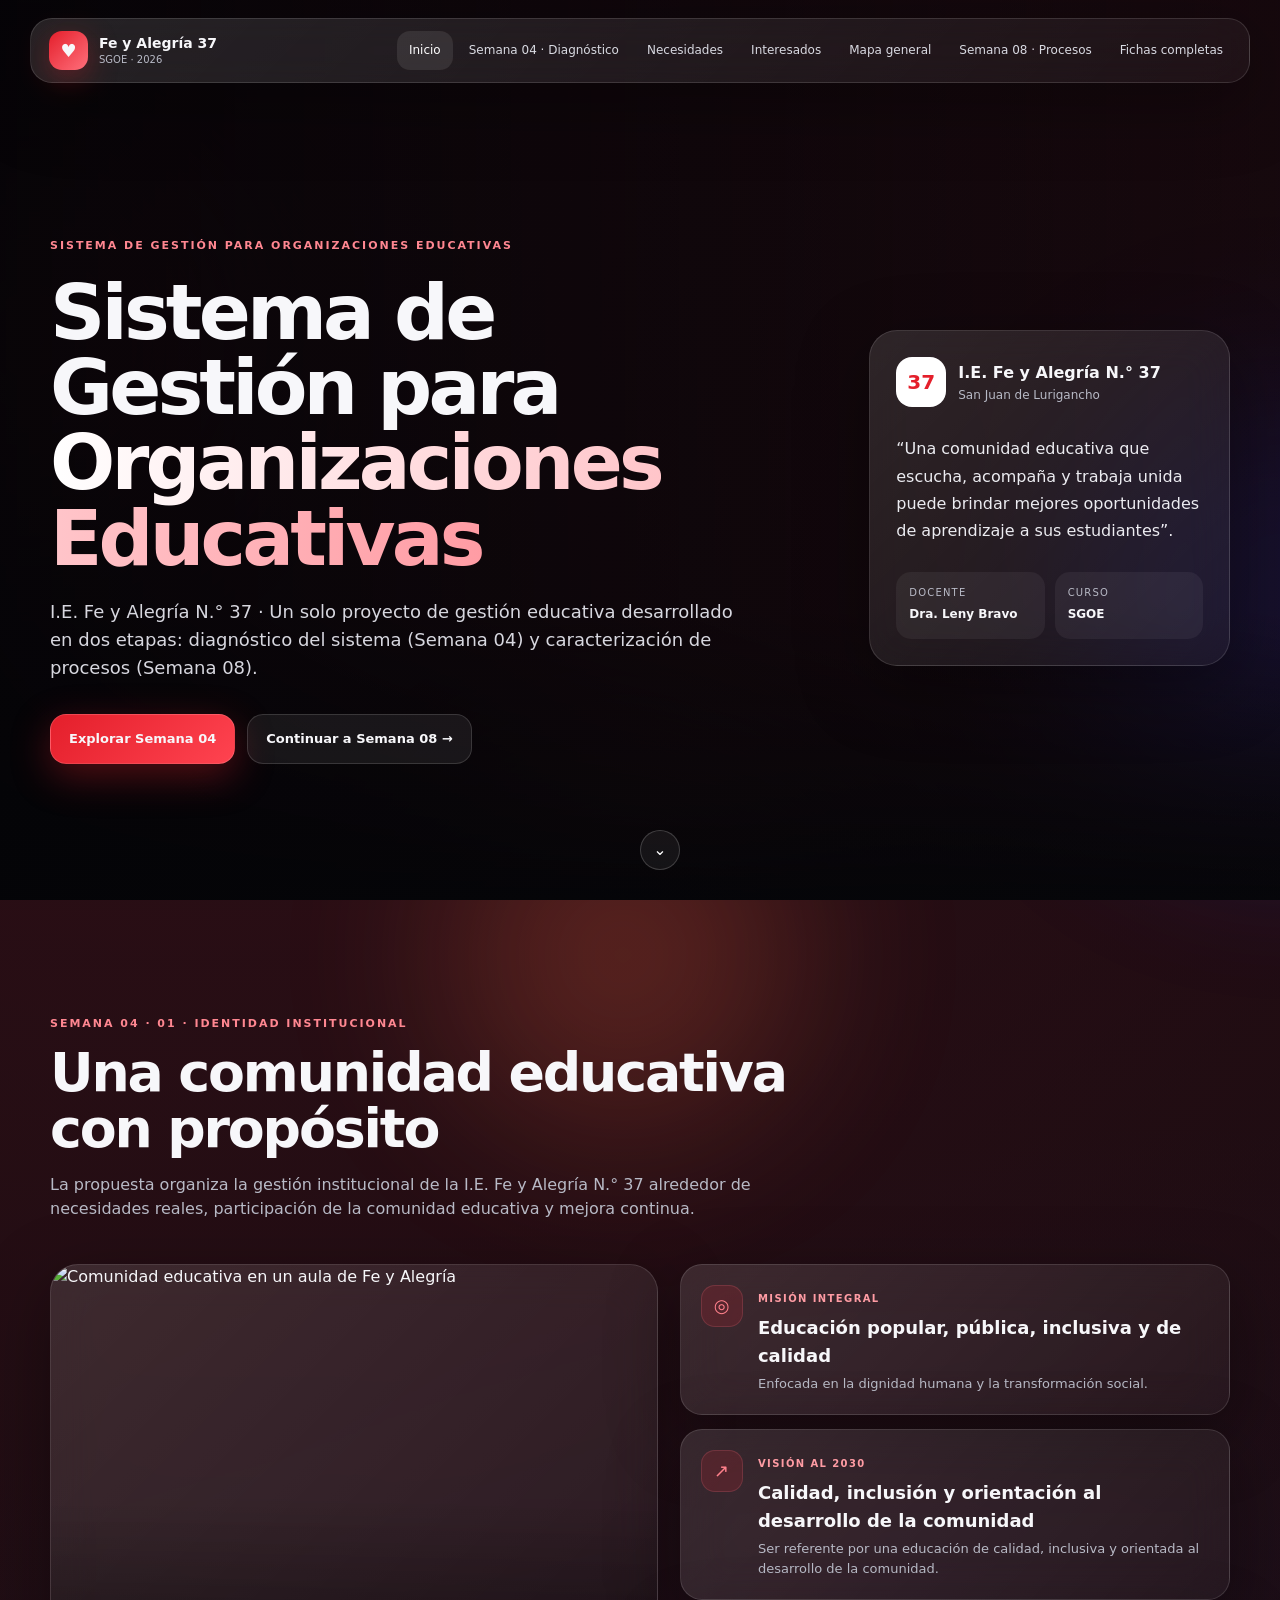
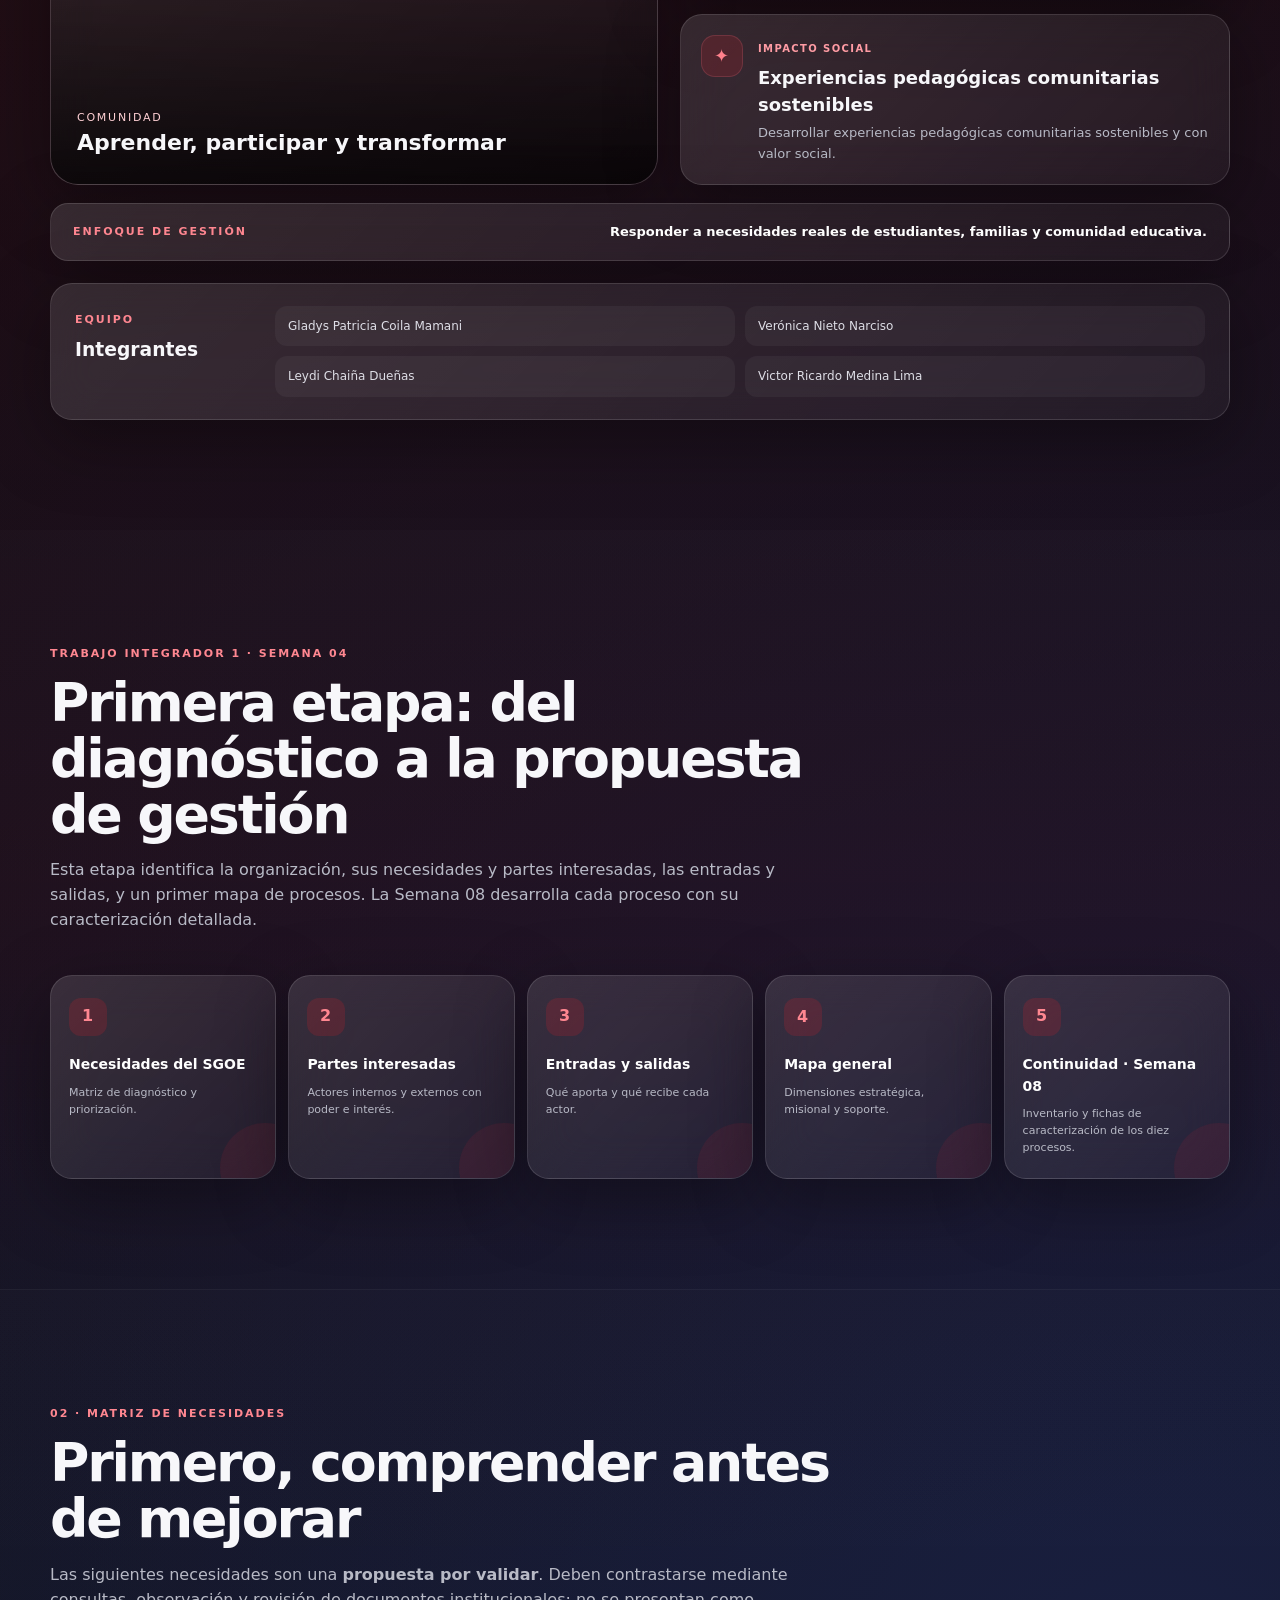
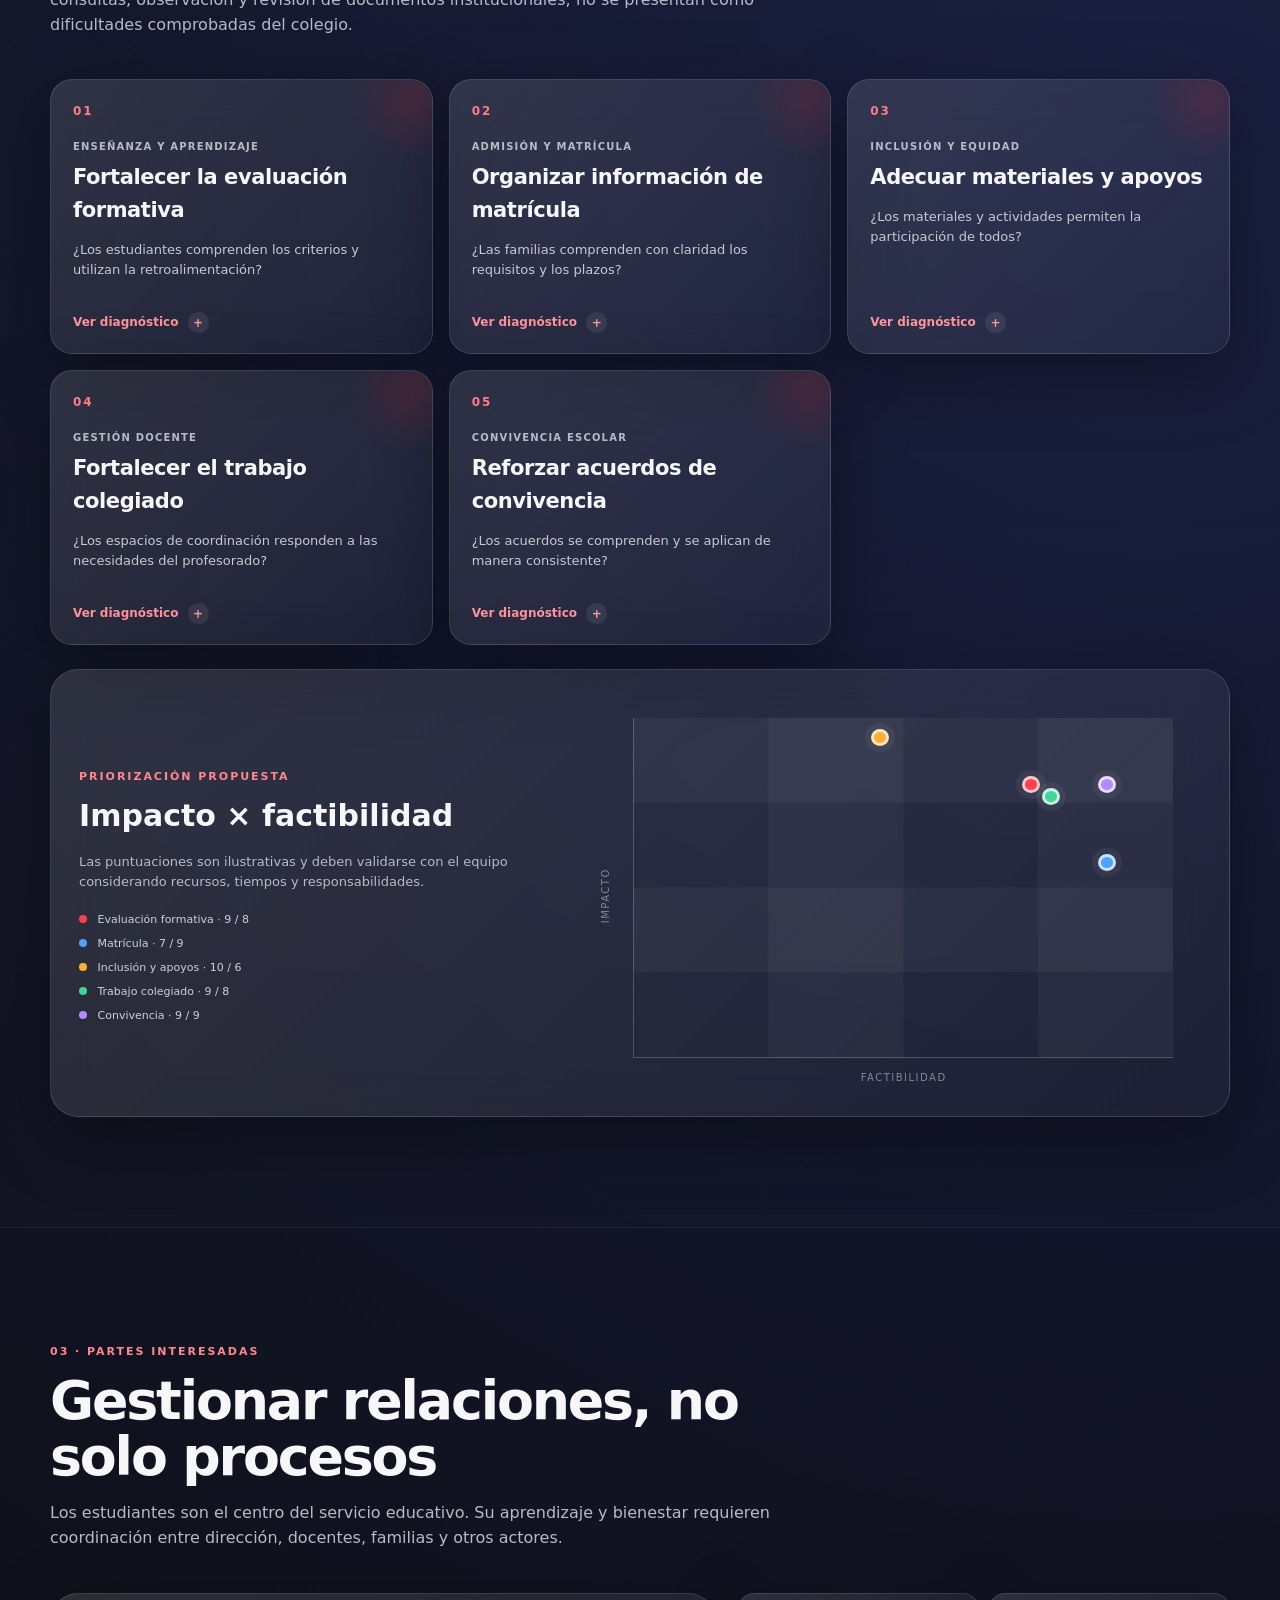
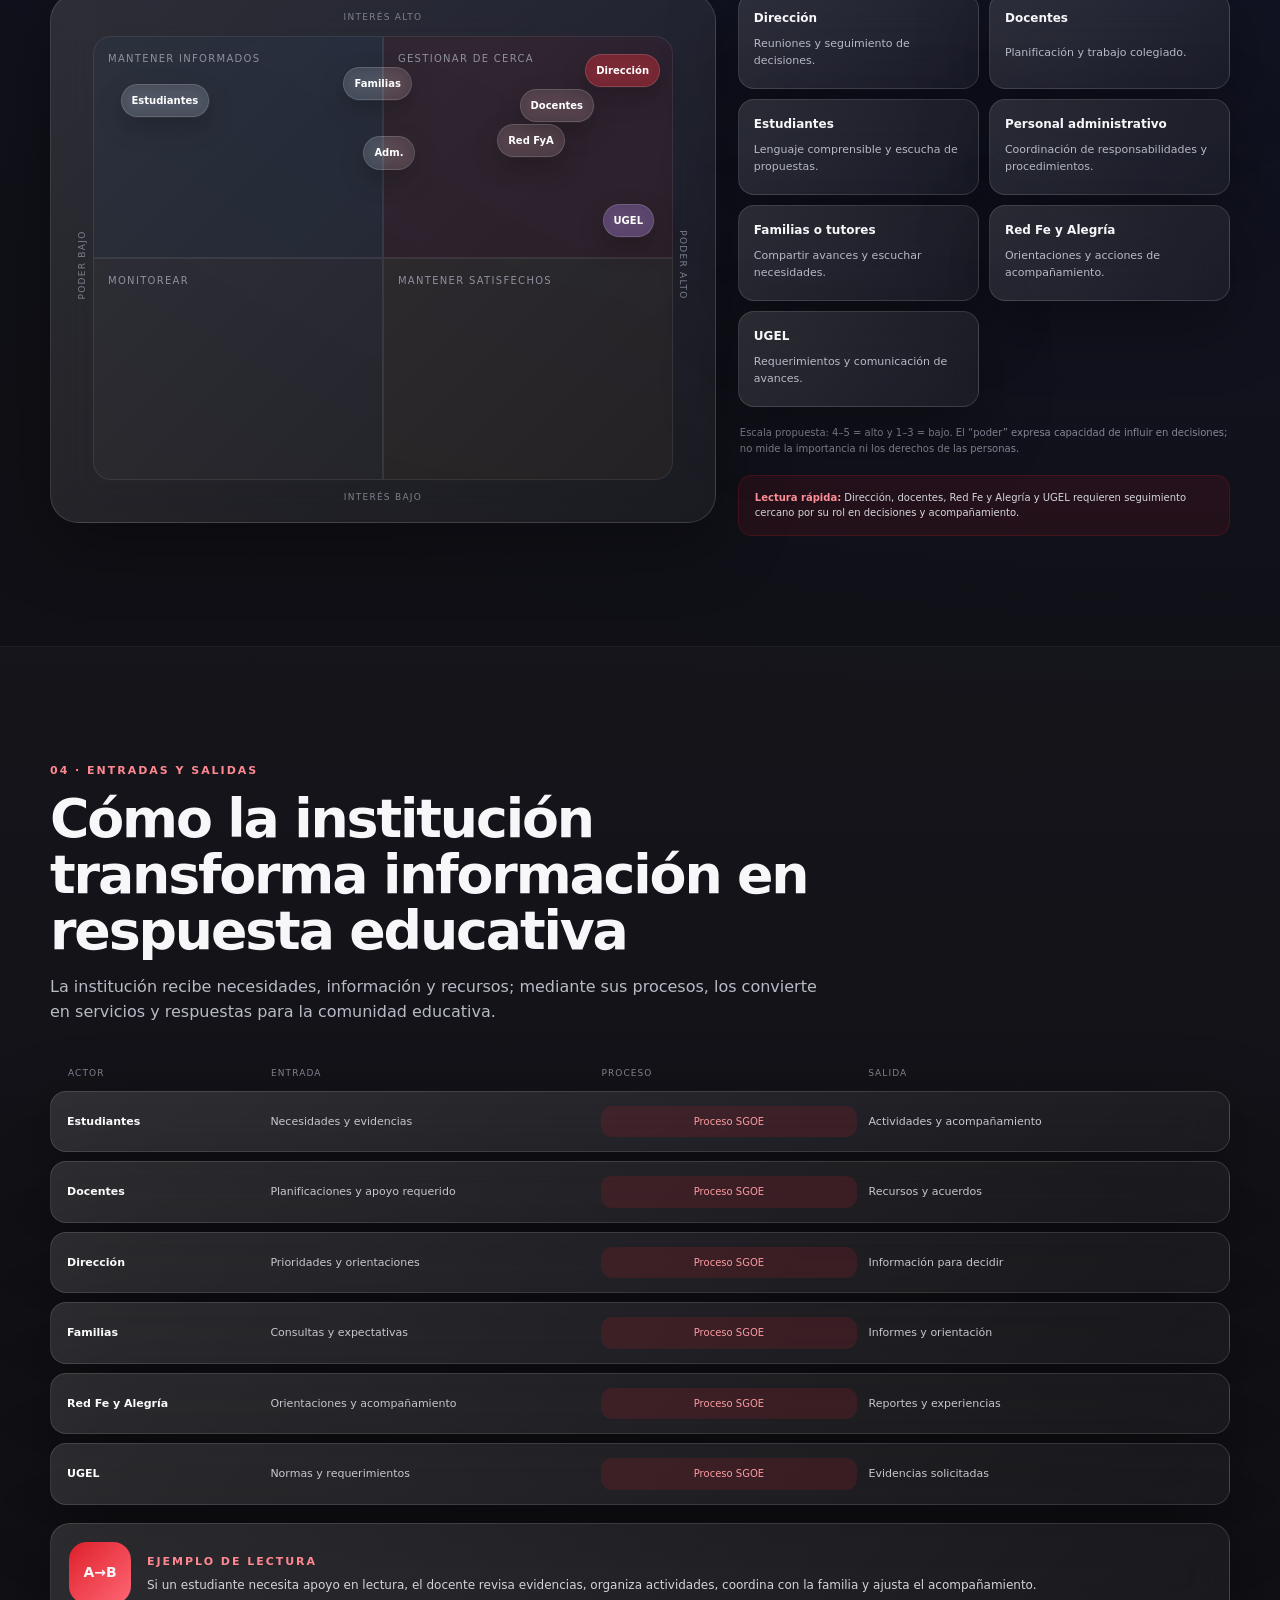
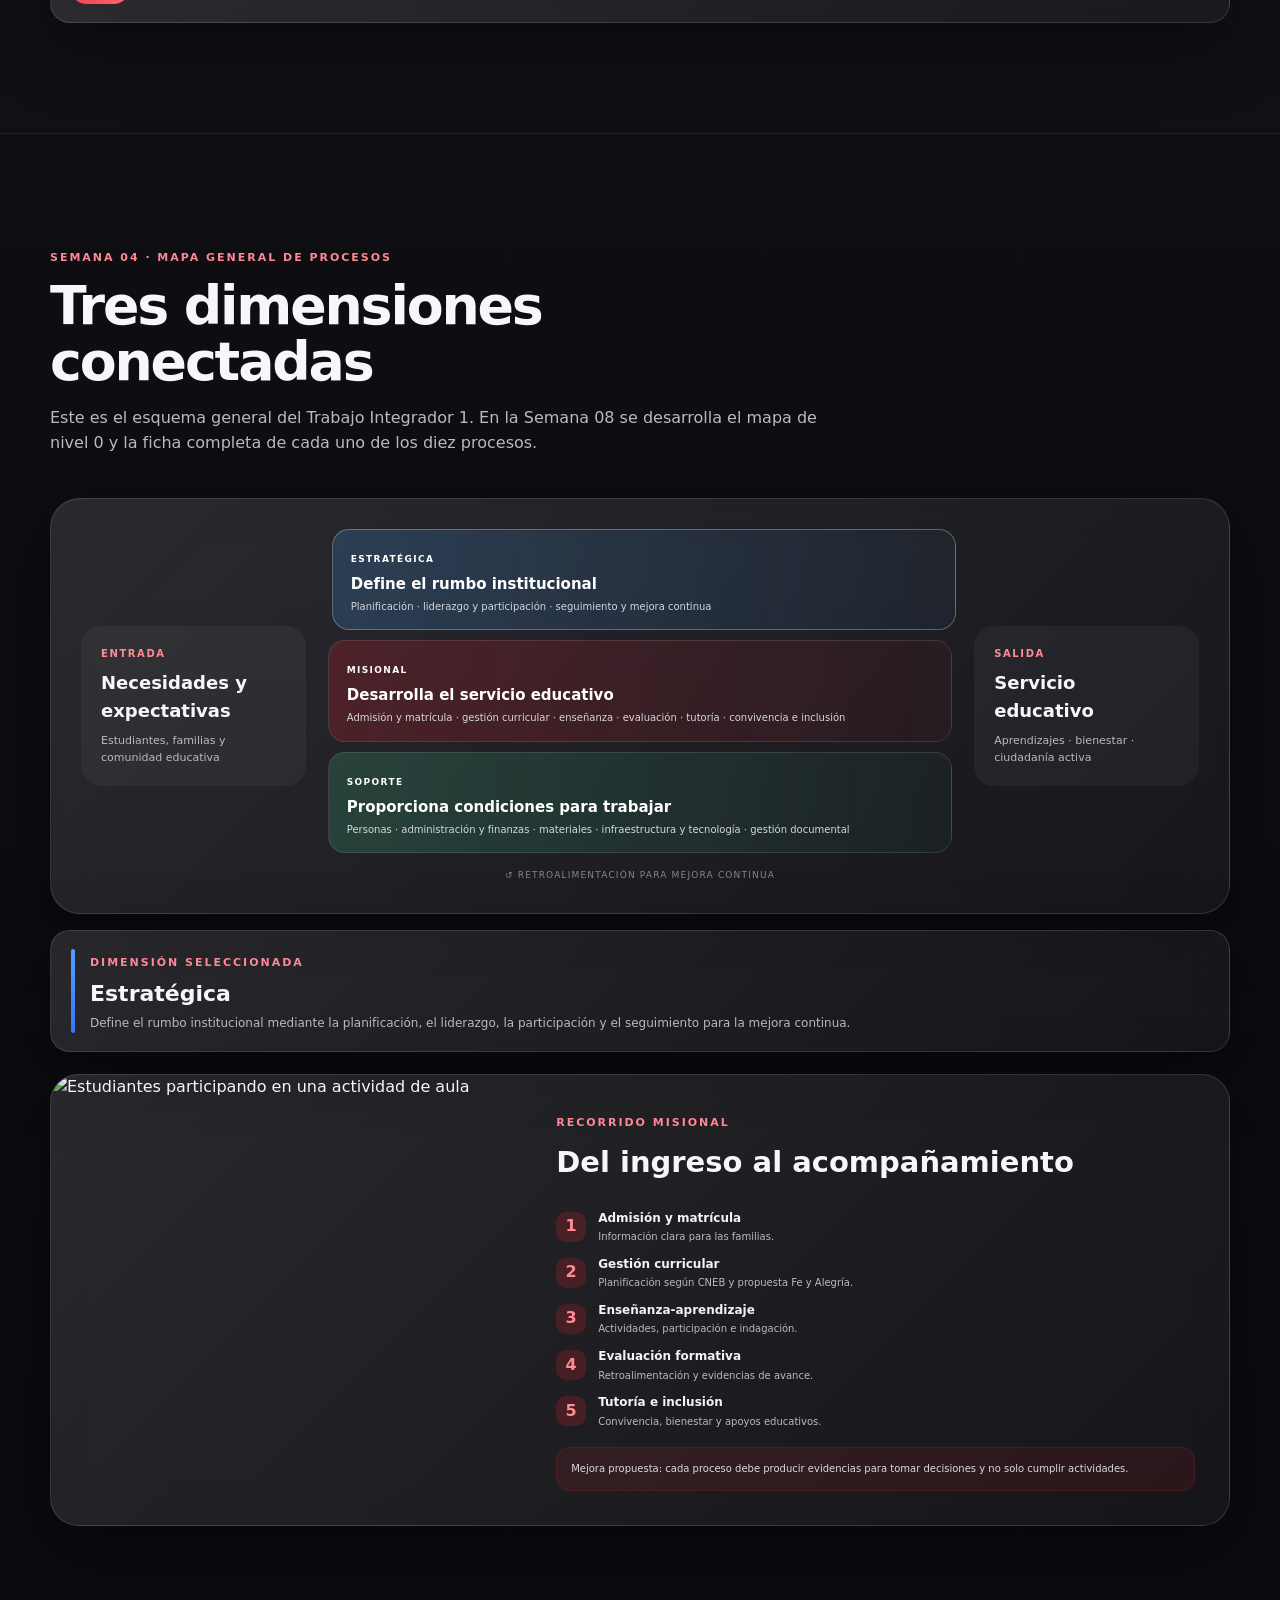
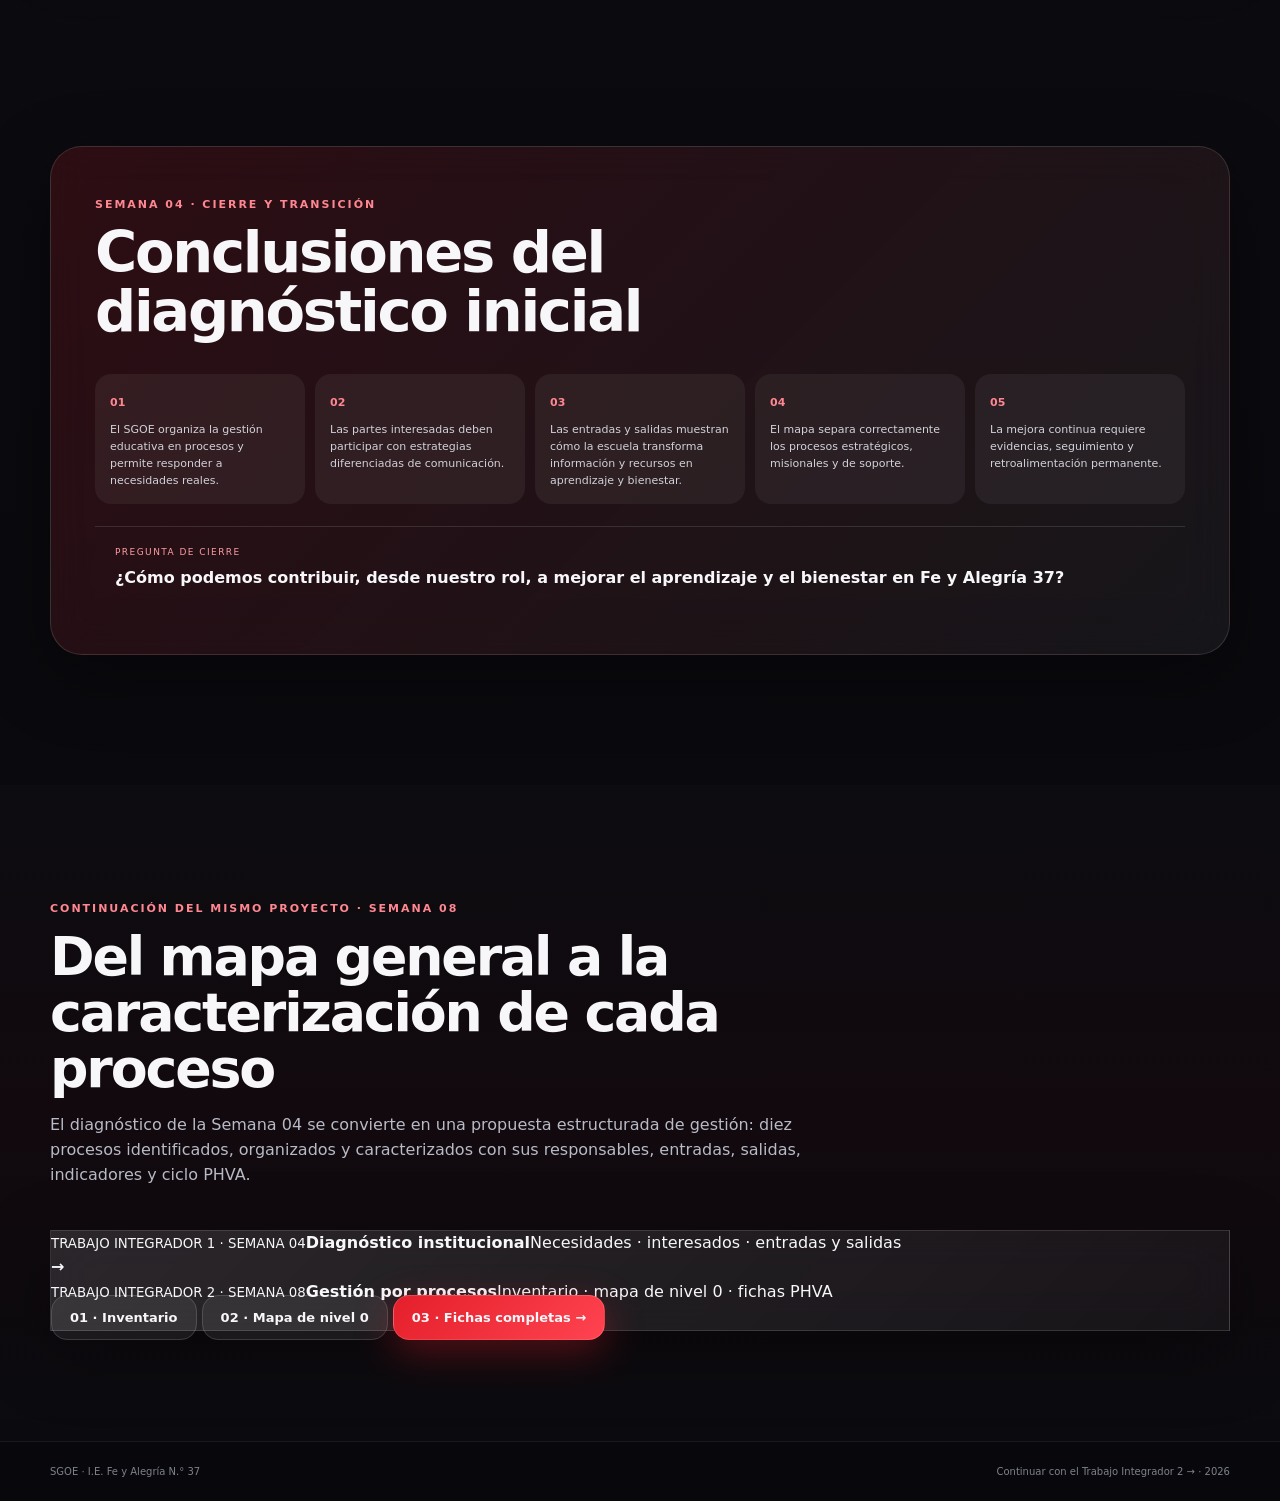
==== commit fbb1772e: "Organizar accesos directos y continuidad entre Integrador 1 y Semana 08" ====
--- a/index.html
+++ b/index.html
@@ -18,16 +18,15 @@
         <span class="brand-mark" aria-hidden="true">♥</span>
         <span><strong>Fe y Alegría 37</strong><small>SGOE · 2026</small></span>
       </a>
-      <button class="menu-btn" aria-label="Abrir menú" aria-expanded="false">☰</button>
-      <div class="nav-links">
-        <a href="#institucion">Institución</a>
-        <a href="#ruta">Ruta del trabajo</a>
+      <button class="menu-btn" type="button" aria-label="Abrir menú" aria-expanded="false" aria-controls="navegacion">☰</button>
+      <div class="nav-links" id="navegacion">
+        <a href="#inicio">Inicio</a>
+        <a href="#ruta">Semana 04 · Diagnóstico</a>
         <a href="#necesidades">Necesidades</a>
-        <a href="#interesados">Partes interesadas</a>
-        <a href="#entradas">Entradas y salidas</a>
-        <a href="#procesos">Mapa de procesos</a>
-        <a href="integrador-2.html">Integrador 2 · Semana 08</a>
-        <a href="#cierre">Cierre</a>
+        <a href="#interesados">Interesados</a>
+        <a href="#procesos">Mapa general</a>
+        <a href="integrador-2.html">Semana 08 · Procesos</a>
+        <a href="integrador-2.html#fichas">Fichas completas</a>
       </div>
     </nav>
   </header>
@@ -40,11 +39,10 @@
         <div class="hero-copy reveal">
           <span class="eyebrow">Sistema de Gestión para Organizaciones Educativas</span>
           <h1>Sistema de Gestión para<br><span>Organizaciones Educativas</span></h1>
-          <p class="lead">I.E. Fe y Alegría N.° 37 · Gestión institucional y procesos educativos. Propuesta académica de gestión institucional y procesos educativos.</p>
+          <p class="lead">I.E. Fe y Alegría N.° 37 · Un solo proyecto de gestión educativa desarrollado en dos etapas: diagnóstico del sistema (Semana 04) y caracterización de procesos (Semana 08).</p>
           <div class="hero-actions">
-            <a class="btn primary" href="#necesidades">Explorar diagnóstico</a>
-            <a class="btn ghost" href="#procesos">Ver mapa de procesos</a>
-            <a class="btn ghost" href="integrador-2.html">Trabajo Integrador 2 · Semana 08</a>
+            <a class="btn primary" href="#ruta">Explorar Semana 04</a>
+            <a class="btn ghost" href="integrador-2.html">Continuar a Semana 08 →</a>
           </div>
         </div>
         <aside class="hero-card glass reveal delay-1">
@@ -64,7 +62,7 @@
 
     <section class="section wrap" id="institucion">
       <div class="section-heading reveal">
-        <span class="kicker">01 · Identidad institucional</span>
+        <span class="kicker">Semana 04 · 01 · Identidad institucional</span>
         <h2>Una comunidad educativa con propósito</h2>
         <p>La propuesta organiza la gestión institucional de la I.E. Fe y Alegría N.° 37 alrededor de necesidades reales, participación de la comunidad educativa y mejora continua.</p>
       </div>
@@ -109,16 +107,16 @@
     <section class="section section-route" id="ruta">
       <div class="wrap">
         <div class="section-heading reveal">
-          <span class="kicker">Ruta de desarrollo</span>
-          <h2>Cinco productos conectados para construir el SGOE</h2>
-          <p>La propuesta queda alineada con los productos solicitados y organiza el contenido de forma progresiva para facilitar la exposición y la navegación del sitio web.</p>
+          <span class="kicker">Trabajo integrador 1 · Semana 04</span>
+          <h2>Primera etapa: del diagnóstico a la propuesta de gestión</h2>
+          <p>Esta etapa identifica la organización, sus necesidades y partes interesadas, las entradas y salidas, y un primer mapa de procesos. La Semana 08 desarrolla cada proceso con su caracterización detallada.</p>
         </div>
         <div class="route-grid">
-          <article class="route-card glass reveal"><b>1</b><span>Necesidades del SGOE</span><p>Matriz de diagnóstico y priorización.</p></article>
-          <article class="route-card glass reveal delay-1"><b>2</b><span>Partes interesadas</span><p>Actores internos y externos con poder e interés.</p></article>
-          <article class="route-card glass reveal delay-2"><b>3</b><span>Entradas y salidas</span><p>Qué aporta y qué recibe cada actor.</p></article>
-          <article class="route-card glass reveal delay-1"><b>4</b><span>Mapa de procesos</span><p>Dimensiones estratégica, misional y soporte.</p></article>
-          <article class="route-card glass reveal delay-2"><b>5</b><span>Diseño del site web</span><p>Secciones claras para una navegación sencilla.</p></article>
+          <a class="route-card glass reveal" href="#necesidades"><b>1</b><span>Necesidades del SGOE</span><p>Matriz de diagnóstico y priorización.</p></a>
+          <a class="route-card glass reveal delay-1" href="#interesados"><b>2</b><span>Partes interesadas</span><p>Actores internos y externos con poder e interés.</p></a>
+          <a class="route-card glass reveal delay-2" href="#entradas"><b>3</b><span>Entradas y salidas</span><p>Qué aporta y qué recibe cada actor.</p></a>
+          <a class="route-card glass reveal delay-1" href="#procesos"><b>4</b><span>Mapa general</span><p>Dimensiones estratégica, misional y soporte.</p></a>
+          <a class="route-card glass reveal delay-2" href="integrador-2.html"><b>5</b><span>Continuidad · Semana 08</span><p>Inventario y fichas de caracterización de los diez procesos.</p></a>
         </div>
       </div>
     </section>
@@ -261,9 +259,9 @@
 
     <section class="section wrap" id="procesos">
       <div class="section-heading reveal">
-        <span class="kicker">05 · Mapa de procesos</span>
+        <span class="kicker">Semana 04 · Mapa general de procesos</span>
         <h2>Tres dimensiones conectadas</h2>
-        <p>El mapa se presenta como una propuesta pendiente de contrastar con la organización y sus documentos institucionales.</p>
+        <p>Este es el esquema general del Trabajo Integrador 1. En la Semana 08 se desarrolla el mapa de nivel 0 y la ficha completa de cada uno de los diez procesos.</p>
       </div>
 
       <div class="process-shell glass reveal">
@@ -304,20 +302,11 @@
     </section>
 
 
-    <section class="section wrap" id="integrador2">
-      <div class="section-heading reveal">
-        <span class="kicker">Continuidad del trabajo · Semana 08</span>
-        <h2>Trabajo Integrador 2: mapa y fichas de caracterización</h2>
-        <p>Explora el mapa de procesos de nivel 0 y las diez fichas de caracterización completas de la I.E. Fe y Alegría N.° 37: dos procesos estratégicos, cuatro misionales y cuatro de soporte. Cada ficha incorpora su ciclo PHVA, responsables, entradas, salidas, recursos, indicadores y acciones de mejora.</p>
-        <a class="btn primary" href="integrador-2.html">Abrir el Trabajo Integrador 2 completo</a>
-      </div>
-    </section>
-
     <section class="section closing" id="cierre">
       <div class="wrap">
         <div class="closing-card glass reveal">
-          <span class="kicker">06 · Cierre</span>
-          <h2>Conclusiones de la propuesta mejorada</h2>
+          <span class="kicker">Semana 04 · Cierre y transición</span>
+          <h2>Conclusiones del diagnóstico inicial</h2>
           <div class="conclusions">
             <div><b>01</b><p>El SGOE organiza la gestión educativa en procesos y permite responder a necesidades reales.</p></div>
             <div><b>02</b><p>Las partes interesadas deben participar con estrategias diferenciadas de comunicación.</p></div>
@@ -329,10 +318,32 @@
         </div>
       </div>
     </section>
+    <section class="section section-route" id="integrador2">
+      <div class="wrap">
+        <div class="section-heading reveal">
+          <span class="kicker">Continuación del mismo proyecto · Semana 08</span>
+          <h2>Del mapa general a la caracterización de cada proceso</h2>
+          <p>El diagnóstico de la Semana 04 se convierte en una propuesta estructurada de gestión: diez procesos identificados, organizados y caracterizados con sus responsables, entradas, salidas, indicadores y ciclo PHVA.</p>
+        </div>
+        <div class="t1-bridge glass reveal">
+          <div class="t1-bridge-flow">
+            <div><small>TRABAJO INTEGRADOR 1 · SEMANA 04</small><strong>Diagnóstico institucional</strong><span>Necesidades · interesados · entradas y salidas</span></div>
+            <b aria-hidden="true">→</b>
+            <div><small>TRABAJO INTEGRADOR 2 · SEMANA 08</small><strong>Gestión por procesos</strong><span>Inventario · mapa de nivel 0 · fichas PHVA</span></div>
+          </div>
+          <div class="t1-bridge-links" aria-label="Accesos al Trabajo Integrador 2">
+            <a class="btn ghost" href="integrador-2.html#inventario">01 · Inventario</a>
+            <a class="btn ghost" href="integrador-2.html#mapa">02 · Mapa de nivel 0</a>
+            <a class="btn primary" href="integrador-2.html#fichas">03 · Fichas completas →</a>
+          </div>
+        </div>
+      </div>
+    </section>
+
   </main>
 
   <footer>
-    <div class="wrap footer-inner"><span>SGOE · I.E. Fe y Alegría N.° 37</span><span>Propuesta SGOE · 2026</span></div>
+    <div class="wrap footer-inner"><span>SGOE · I.E. Fe y Alegría N.° 37</span><span><a href="integrador-2.html">Continuar con el Trabajo Integrador 2 →</a> · 2026</span></div>
   </footer>
 
   <div class="tooltip" id="tooltip" role="status"></div>
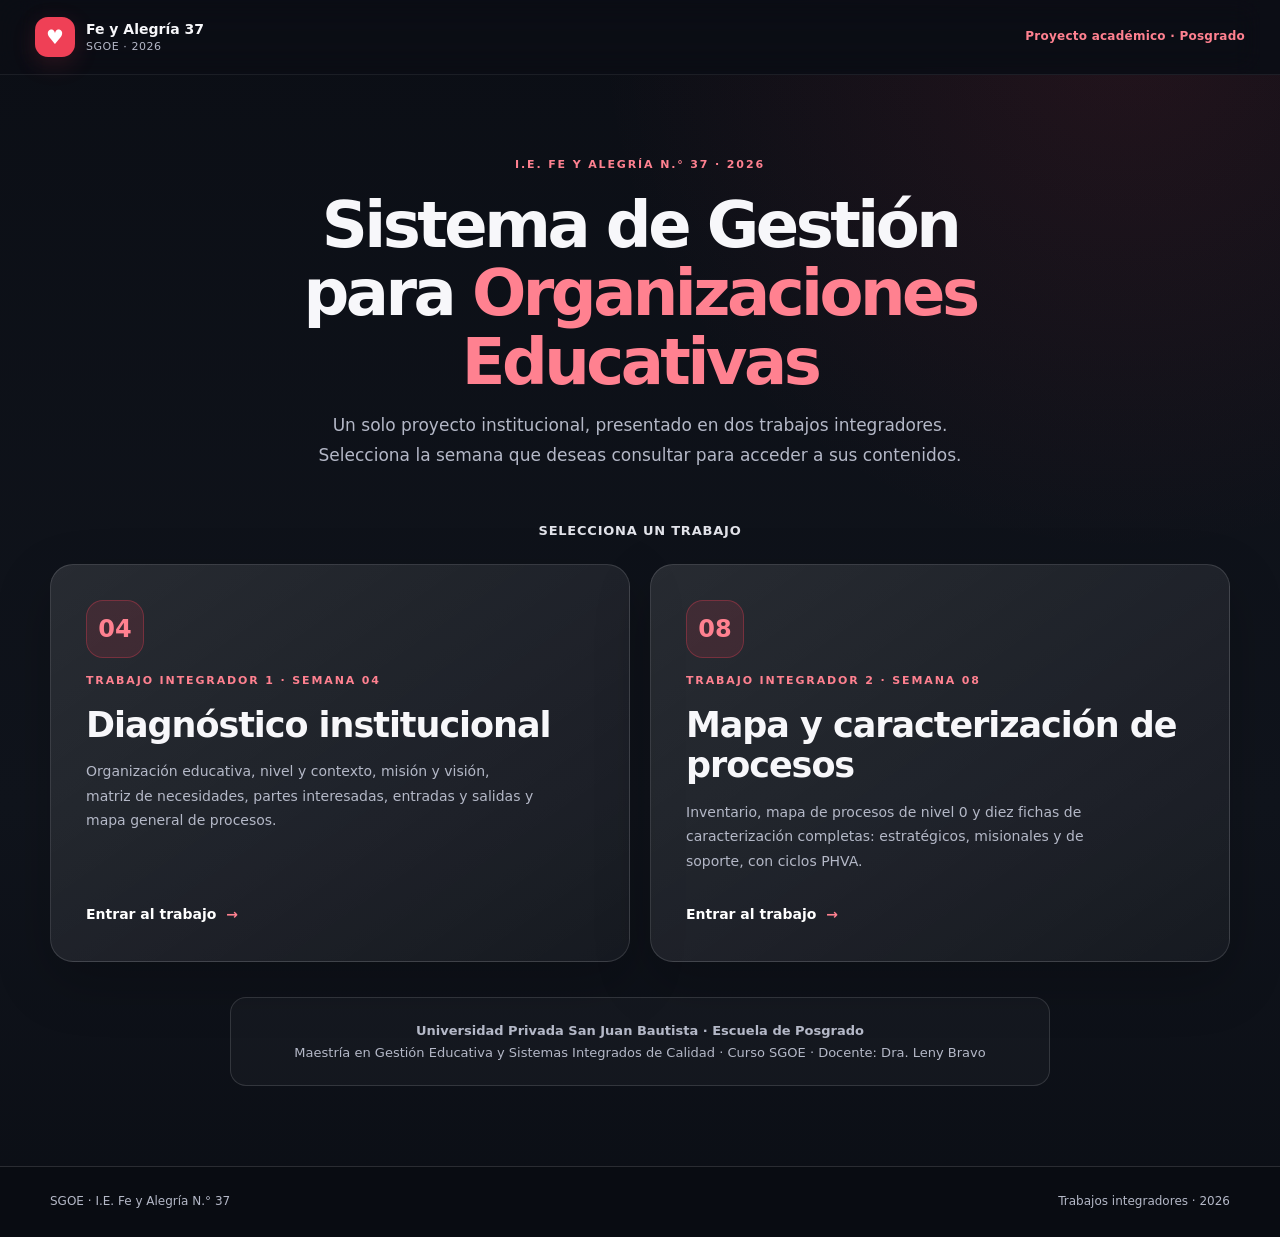
==== commit a1b81b56: "Convertir inicio en selector exclusivo de Semana 04 y Semana 08" ====
--- a/index.html
+++ b/index.html
@@ -1,352 +1,55 @@
 <!doctype html>
 <html lang="es">
 <head>
-  <meta charset="utf-8" />
-  <meta name="viewport" content="width=device-width, initial-scale=1" />
-  <meta name="description" content="Sistema de Gestión para Organizaciones Educativas - I.E. Fe y Alegría N.° 37" />
-  <title>SGOE · Fe y Alegría N.° 37</title>
-  <link rel="stylesheet" href="assets/styles.css" />
+  <meta charset="utf-8">
+  <meta name="viewport" content="width=device-width, initial-scale=1">
+  <meta name="theme-color" content="#0b1220">
+  <meta name="description" content="Sistema de Gestión para Organizaciones Educativas, I.E. Fe y Alegría N.° 37. Selecciona el Trabajo Integrador de la Semana 04 o Semana 08.">
+  <title>SGOE · Fe y Alegría 37 · Selección de trabajos</title>
+  <link rel="stylesheet" href="assets/site.css">
 </head>
-<body>
-  <div class="ambient ambient-a"></div>
-  <div class="ambient ambient-b"></div>
-  <div class="ambient ambient-c"></div>
-
-  <header class="site-header" id="top">
-    <nav class="nav glass" aria-label="Navegación principal">
-      <a class="brand" href="#inicio" aria-label="Ir al inicio">
-        <span class="brand-mark" aria-hidden="true">♥</span>
-        <span><strong>Fe y Alegría 37</strong><small>SGOE · 2026</small></span>
-      </a>
-      <button class="menu-btn" type="button" aria-label="Abrir menú" aria-expanded="false" aria-controls="navegacion">☰</button>
-      <div class="nav-links" id="navegacion">
-        <a href="#inicio">Inicio</a>
-        <a href="#ruta">Semana 04 · Diagnóstico</a>
-        <a href="#necesidades">Necesidades</a>
-        <a href="#interesados">Interesados</a>
-        <a href="#procesos">Mapa general</a>
-        <a href="integrador-2.html">Semana 08 · Procesos</a>
-        <a href="integrador-2.html#fichas">Fichas completas</a>
-      </div>
+<body class="sgoe-page landing">
+  <a class="skip-link" href="#trabajos">Saltar a los trabajos</a>
+  <header class="site-header">
+    <nav class="nav glass" aria-label="Encabezado principal">
+      <a class="brand" href="index.html" aria-current="page"><span class="brand-mark" aria-hidden="true">♥</span><span><strong>Fe y Alegría 37</strong><small>SGOE · 2026</small></span></a>
+      <div class="header-side"><span class="week-chip">Proyecto académico · Posgrado</span></div>
     </nav>
   </header>
-
   <main>
-    <section class="hero section" id="inicio">
-      <div class="hero-photo" aria-hidden="true"></div>
-      <div class="hero-overlay"></div>
-      <div class="hero-content wrap">
-        <div class="hero-copy reveal">
-          <span class="eyebrow">Sistema de Gestión para Organizaciones Educativas</span>
-          <h1>Sistema de Gestión para<br><span>Organizaciones Educativas</span></h1>
-          <p class="lead">I.E. Fe y Alegría N.° 37 · Un solo proyecto de gestión educativa desarrollado en dos etapas: diagnóstico del sistema (Semana 04) y caracterización de procesos (Semana 08).</p>
-          <div class="hero-actions">
-            <a class="btn primary" href="#ruta">Explorar Semana 04</a>
-            <a class="btn ghost" href="integrador-2.html">Continuar a Semana 08 →</a>
-          </div>
+    <section class="landing-hero" id="trabajos">
+      <div class="wrap">
+        <div class="landing-intro">
+          <span class="eyebrow">I.E. Fe y Alegría N.° 37 · 2026</span>
+          <h1>Sistema de Gestión para <span>Organizaciones Educativas</span></h1>
+          <p>Un solo proyecto institucional, presentado en dos trabajos integradores. Selecciona la semana que deseas consultar para acceder a sus contenidos.</p>
         </div>
-        <aside class="hero-card glass reveal delay-1">
-          <div class="hero-card-top">
-            <div class="mini-logo">37</div>
-            <div><strong>I.E. Fe y Alegría N.° 37</strong><span>San Juan de Lurigancho</span></div>
-          </div>
-          <blockquote>“Una comunidad educativa que escucha, acompaña y trabaja unida puede brindar mejores oportunidades de aprendizaje a sus estudiantes”.</blockquote>
-          <div class="meta-grid">
-            <div><span>Docente</span><strong>Dra. Leny Bravo</strong></div>
-            <div><span>Curso</span><strong>SGOE</strong></div>
-          </div>
-        </aside>
-      </div>
-      <a class="scroll-cue" href="#institucion" aria-label="Continuar">⌄</a>
-    </section>
-
-    <section class="section wrap" id="institucion">
-      <div class="section-heading reveal">
-        <span class="kicker">Semana 04 · 01 · Identidad institucional</span>
-        <h2>Una comunidad educativa con propósito</h2>
-        <p>La propuesta organiza la gestión institucional de la I.E. Fe y Alegría N.° 37 alrededor de necesidades reales, participación de la comunidad educativa y mejora continua.</p>
-      </div>
-
-      <div class="identity-grid">
-        <article class="identity-photo glass reveal">
-          <img src="https://noticias.jesuitas.pe/wp-content/uploads/2025/03/Visita-de-Daniel-Villanueva-SJ-Fe-y-Alegria.jpg" alt="Comunidad educativa en un aula de Fe y Alegría" />
-          <div class="photo-caption"><span>Comunidad</span><strong>Aprender, participar y transformar</strong></div>
-        </article>
-        <div class="identity-cards">
-          <article class="glass info-card reveal delay-1">
-            <div class="icon-badge">◎</div>
-            <div><span>Misión integral</span><h3>Educación popular, pública, inclusiva y de calidad</h3><p>Enfocada en la dignidad humana y la transformación social.</p></div>
-          </article>
-          <article class="glass info-card reveal delay-2">
-            <div class="icon-badge">↗</div>
-            <div><span>Visión al 2030</span><h3>Calidad, inclusión y orientación al desarrollo de la comunidad</h3><p>Ser referente por una educación de calidad, inclusiva y orientada al desarrollo de la comunidad.</p></div>
-          </article>
-          <article class="glass info-card reveal delay-3">
-            <div class="icon-badge">✦</div>
-            <div><span>Impacto social</span><h3>Experiencias pedagógicas comunitarias sostenibles</h3><p>Desarrollar experiencias pedagógicas comunitarias sostenibles y con valor social.</p></div>
-          </article>
+        <p class="choose-heading">SELECCIONA UN TRABAJO</p>
+        <div class="choose-grid">
+          <a class="choose-card" href="semana-04.html" aria-label="Abrir Trabajo Integrador 1, Semana 04">
+            <span class="choose-no">04</span>
+            <small>Trabajo Integrador 1 · Semana 04</small>
+            <h2>Diagnóstico institucional</h2>
+            <p>Organización educativa, nivel y contexto, misión y visión, matriz de necesidades, partes interesadas, entradas y salidas y mapa general de procesos.</p>
+            <span class="choose-action">Entrar al trabajo <span aria-hidden="true">→</span></span>
+          </a>
+          <a class="choose-card" href="integrador-2.html" aria-label="Abrir Trabajo Integrador 2, Semana 08">
+            <span class="choose-no">08</span>
+            <small>Trabajo Integrador 2 · Semana 08</small>
+            <h2>Mapa y caracterización de procesos</h2>
+            <p>Inventario, mapa de procesos de nivel 0 y diez fichas de caracterización completas: estratégicos, misionales y de soporte, con ciclos PHVA.</p>
+            <span class="choose-action">Entrar al trabajo <span aria-hidden="true">→</span></span>
+          </a>
         </div>
-      </div>
-
-      <div class="focus-note glass reveal">
-        <span class="kicker">Enfoque de gestión</span>
-        <strong>Responder a necesidades reales de estudiantes, familias y comunidad educativa.</strong>
-      </div>
-
-      <div class="team glass reveal">
-        <div><span class="kicker">Equipo</span><h3>Integrantes</h3></div>
-        <div class="team-list">
-          <span>Gladys Patricia Coila Mamani</span>
-          <span>Verónica Nieto Narciso</span>
-          <span>Leydi Chaiña Dueñas</span>
-          <span>Victor Ricardo Medina Lima</span>
+        <div class="landing-bottom">
+          <strong>Universidad Privada San Juan Bautista · Escuela de Posgrado</strong>
+          <div>Maestría en Gestión Educativa y Sistemas Integrados de Calidad · Curso SGOE · Docente: Dra. Leny Bravo</div>
         </div>
       </div>
     </section>
-
-    <section class="section section-route" id="ruta">
-      <div class="wrap">
-        <div class="section-heading reveal">
-          <span class="kicker">Trabajo integrador 1 · Semana 04</span>
-          <h2>Primera etapa: del diagnóstico a la propuesta de gestión</h2>
-          <p>Esta etapa identifica la organización, sus necesidades y partes interesadas, las entradas y salidas, y un primer mapa de procesos. La Semana 08 desarrolla cada proceso con su caracterización detallada.</p>
-        </div>
-        <div class="route-grid">
-          <a class="route-card glass reveal" href="#necesidades"><b>1</b><span>Necesidades del SGOE</span><p>Matriz de diagnóstico y priorización.</p></a>
-          <a class="route-card glass reveal delay-1" href="#interesados"><b>2</b><span>Partes interesadas</span><p>Actores internos y externos con poder e interés.</p></a>
-          <a class="route-card glass reveal delay-2" href="#entradas"><b>3</b><span>Entradas y salidas</span><p>Qué aporta y qué recibe cada actor.</p></a>
-          <a class="route-card glass reveal delay-1" href="#procesos"><b>4</b><span>Mapa general</span><p>Dimensiones estratégica, misional y soporte.</p></a>
-          <a class="route-card glass reveal delay-2" href="integrador-2.html"><b>5</b><span>Continuidad · Semana 08</span><p>Inventario y fichas de caracterización de los diez procesos.</p></a>
-        </div>
-      </div>
-    </section>
-
-    <section class="section section-soft" id="necesidades">
-      <div class="wrap">
-        <div class="section-heading reveal">
-          <span class="kicker">02 · Matriz de necesidades</span>
-          <h2>Primero, comprender antes de mejorar</h2>
-          <p>Las siguientes necesidades son una <strong>propuesta por validar</strong>. Deben contrastarse mediante consultas, observación y revisión de documentos institucionales; no se presentan como dificultades comprobadas del colegio.</p>
-        </div>
-
-        <div class="needs-grid" id="needsGrid">
-          <article class="need-card glass reveal" data-need="evaluacion">
-            <div class="need-index">01</div><span>Enseñanza y aprendizaje</span>
-            <h3>Fortalecer la evaluación formativa</h3>
-            <p>¿Los estudiantes comprenden los criterios y utilizan la retroalimentación?</p>
-            <button class="detail-btn" data-target="d1">Ver diagnóstico <span>+</span></button>
-            <div class="detail-panel" id="d1"><b>Posible brecha:</b> diferencias entre orientación recibida y apoyo requerido.<br><b>Herramienta:</b> revisión de trabajos y consulta a estudiantes.</div>
-          </article>
-          <article class="need-card glass reveal delay-1" data-need="matricula">
-            <div class="need-index">02</div><span>Admisión y matrícula</span>
-            <h3>Organizar información de matrícula</h3>
-            <p>¿Las familias comprenden con claridad los requisitos y los plazos?</p>
-            <button class="detail-btn" data-target="d2">Ver diagnóstico <span>+</span></button>
-            <div class="detail-panel" id="d2"><b>Posible brecha:</b> información insuficiente o poco clara.<br><b>Herramienta:</b> encuesta breve y revisión del procedimiento.</div>
-          </article>
-          <article class="need-card glass reveal delay-2" data-need="inclusion">
-            <div class="need-index">03</div><span>Inclusión y equidad</span>
-            <h3>Adecuar materiales y apoyos</h3>
-            <p>¿Los materiales y actividades permiten la participación de todos?</p>
-            <button class="detail-btn" data-target="d3">Ver diagnóstico <span>+</span></button>
-            <div class="detail-panel" id="d3"><b>Posible brecha:</b> barreras para el aprendizaje y la participación.<br><b>Herramienta:</b> observación y diálogo con familias y docentes.</div>
-          </article>
-          <article class="need-card glass reveal delay-1" data-need="docente">
-            <div class="need-index">04</div><span>Gestión docente</span>
-            <h3>Fortalecer el trabajo colegiado</h3>
-            <p>¿Los espacios de coordinación responden a las necesidades del profesorado?</p>
-            <button class="detail-btn" data-target="d4">Ver diagnóstico <span>+</span></button>
-            <div class="detail-panel" id="d4"><b>Posible brecha:</b> necesidades de formación o acompañamiento pendientes.<br><b>Herramienta:</b> consulta docente y revisión de acuerdos.</div>
-          </article>
-          <article class="need-card glass reveal delay-2" data-need="convivencia">
-            <div class="need-index">05</div><span>Convivencia escolar</span>
-            <h3>Reforzar acuerdos de convivencia</h3>
-            <p>¿Los acuerdos se comprenden y se aplican de manera consistente?</p>
-            <button class="detail-btn" data-target="d5">Ver diagnóstico <span>+</span></button>
-            <div class="detail-panel" id="d5"><b>Posible brecha:</b> diferencias entre acuerdos y prácticas cotidianas.<br><b>Herramienta:</b> observación y revisión de registros de tutoría.</div>
-          </article>
-        </div>
-
-        <div class="priority glass reveal">
-          <div class="priority-copy">
-            <span class="kicker">Priorización propuesta</span>
-            <h3>Impacto × factibilidad</h3>
-            <p>Las puntuaciones son ilustrativas y deben validarse con el equipo considerando recursos, tiempos y responsabilidades.</p>
-            <div class="legend">
-              <span><i class="dot d1"></i> Evaluación formativa · 9 / 8</span>
-              <span><i class="dot d2"></i> Matrícula · 7 / 9</span>
-              <span><i class="dot d3"></i> Inclusión y apoyos · 10 / 6</span>
-              <span><i class="dot d4"></i> Trabajo colegiado · 9 / 8</span>
-              <span><i class="dot d5"></i> Convivencia · 9 / 9</span>
-            </div>
-          </div>
-          <div class="scatter" role="img" aria-label="Gráfico de impacto y factibilidad">
-            <div class="axis y">Impacto</div><div class="axis x">Factibilidad</div>
-            <div class="grid-line gx1"></div><div class="grid-line gx2"></div><div class="grid-line gy1"></div><div class="grid-line gy2"></div>
-            <button class="plot p-eval" data-tip="Evaluación formativa · Impacto 9 · Factibilidad 8" aria-label="Evaluación formativa"></button>
-            <button class="plot p-mat" data-tip="Matrícula · Impacto 7 · Factibilidad 9" aria-label="Matrícula"></button>
-            <button class="plot p-inc" data-tip="Inclusión y apoyos · Impacto 10 · Factibilidad 6" aria-label="Inclusión"></button>
-            <button class="plot p-doc" data-tip="Trabajo colegiado · Impacto 9 · Factibilidad 8" aria-label="Trabajo colegiado"></button>
-            <button class="plot p-con" data-tip="Convivencia · Impacto 9 · Factibilidad 9" aria-label="Convivencia"></button>
-          </div>
-        </div>
-      </div>
-    </section>
-
-    <section class="section wrap" id="interesados">
-      <div class="section-heading reveal">
-        <span class="kicker">03 · Partes interesadas</span>
-        <h2>Gestionar relaciones, no solo procesos</h2>
-        <p>Los estudiantes son el centro del servicio educativo. Su aprendizaje y bienestar requieren coordinación entre dirección, docentes, familias y otros actores.</p>
-      </div>
-
-      <div class="stake-layout">
-        <div class="matrix glass reveal">
-          <div class="matrix-label ml-top">Interés alto</div>
-          <div class="matrix-label ml-bottom">Interés bajo</div>
-          <div class="matrix-label ml-left">Poder bajo</div>
-          <div class="matrix-label ml-right">Poder alto</div>
-          <div class="quadrant q1"><span>Mantener informados</span></div>
-          <div class="quadrant q2"><span>Gestionar de cerca</span></div>
-          <div class="quadrant q3"><span>Monitorear</span></div>
-          <div class="quadrant q4"><span>Mantener satisfechos</span></div>
-          <button class="stake s-dir" data-tip="Dirección · Poder 5 · Interés 5">Dirección</button>
-          <button class="stake s-doc" data-tip="Docentes · Poder 4 · Interés 5">Docentes</button>
-          <button class="stake s-est" data-tip="Estudiantes · Poder 2 · Interés 5">Estudiantes</button>
-          <button class="stake s-adm" data-tip="Administrativos · Poder 3 · Interés 4">Adm.</button>
-          <button class="stake s-fam" data-tip="Familias · Poder 3 · Interés 5">Familias</button>
-          <button class="stake s-red" data-tip="Red Fe y Alegría · Poder 4 · Interés 5">Red FyA</button>
-          <button class="stake s-ugel" data-tip="UGEL · Poder 5 · Interés 4">UGEL</button>
-        </div>
-        <div class="stake-cards reveal delay-1">
-          <article class="glass compact"><b>Dirección</b><span>Reuniones y seguimiento de decisiones.</span></article>
-          <article class="glass compact"><b>Docentes</b><span>Planificación y trabajo colegiado.</span></article>
-          <article class="glass compact"><b>Estudiantes</b><span>Lenguaje comprensible y escucha de propuestas.</span></article>
-          <article class="glass compact"><b>Personal administrativo</b><span>Coordinación de responsabilidades y procedimientos.</span></article>
-          <article class="glass compact"><b>Familias o tutores</b><span>Compartir avances y escuchar necesidades.</span></article>
-          <article class="glass compact"><b>Red Fe y Alegría</b><span>Orientaciones y acciones de acompañamiento.</span></article>
-          <article class="glass compact"><b>UGEL</b><span>Requerimientos y comunicación de avances.</span></article>
-          <p class="small-note">Escala propuesta: 4–5 = alto y 1–3 = bajo. El “poder” expresa capacidad de influir en decisiones; no mide la importancia ni los derechos de las personas.</p>
-          <p class="stake-takeaway"><strong>Lectura rápida:</strong> Dirección, docentes, Red Fe y Alegría y UGEL requieren seguimiento cercano por su rol en decisiones y acompañamiento.</p>
-        </div>
-      </div>
-    </section>
-
-    <section class="section section-soft" id="entradas">
-      <div class="wrap">
-        <div class="section-heading reveal">
-          <span class="kicker">04 · Entradas y salidas</span>
-          <h2>Cómo la institución transforma información en respuesta educativa</h2>
-          <p>La institución recibe necesidades, información y recursos; mediante sus procesos, los convierte en servicios y respuestas para la comunidad educativa.</p>
-        </div>
-
-        <div class="flow-head reveal"><span>Actor</span><span>Entrada</span><span>Proceso</span><span>Salida</span></div>
-        <div class="flows">
-          <div class="flow-row glass reveal"><b>Estudiantes</b><span>Necesidades y evidencias</span><em>Proceso SGOE</em><span>Actividades y acompañamiento</span></div>
-          <div class="flow-row glass reveal"><b>Docentes</b><span>Planificaciones y apoyo requerido</span><em>Proceso SGOE</em><span>Recursos y acuerdos</span></div>
-          <div class="flow-row glass reveal"><b>Dirección</b><span>Prioridades y orientaciones</span><em>Proceso SGOE</em><span>Información para decidir</span></div>
-          <div class="flow-row glass reveal"><b>Familias</b><span>Consultas y expectativas</span><em>Proceso SGOE</em><span>Informes y orientación</span></div>
-          <div class="flow-row glass reveal"><b>Red Fe y Alegría</b><span>Orientaciones y acompañamiento</span><em>Proceso SGOE</em><span>Reportes y experiencias</span></div>
-          <div class="flow-row glass reveal"><b>UGEL</b><span>Normas y requerimientos</span><em>Proceso SGOE</em><span>Evidencias solicitadas</span></div>
-        </div>
-
-        <div class="example glass reveal">
-          <div class="example-icon">A→B</div>
-          <div><span class="kicker">Ejemplo de lectura</span><p>Si un estudiante necesita apoyo en lectura, el docente revisa evidencias, organiza actividades, coordina con la familia y ajusta el acompañamiento.</p></div>
-        </div>
-      </div>
-    </section>
-
-    <section class="section wrap" id="procesos">
-      <div class="section-heading reveal">
-        <span class="kicker">Semana 04 · Mapa general de procesos</span>
-        <h2>Tres dimensiones conectadas</h2>
-        <p>Este es el esquema general del Trabajo Integrador 1. En la Semana 08 se desarrolla el mapa de nivel 0 y la ficha completa de cada uno de los diez procesos.</p>
-      </div>
-
-      <div class="process-shell glass reveal">
-        <div class="process-edge input-edge">
-          <span>Entrada</span><strong>Necesidades y expectativas</strong><small>Estudiantes, familias y comunidad educativa</small>
-        </div>
-        <div class="process-core">
-          <button class="process-band strategic active" data-process="strategic"><span>Estratégica</span><strong>Define el rumbo institucional</strong><small>Planificación · liderazgo y participación · seguimiento y mejora continua</small></button>
-          <button class="process-band mission" data-process="mission"><span>Misional</span><strong>Desarrolla el servicio educativo</strong><small>Admisión y matrícula · gestión curricular · enseñanza · evaluación · tutoría · convivencia e inclusión</small></button>
-          <button class="process-band support" data-process="support"><span>Soporte</span><strong>Proporciona condiciones para trabajar</strong><small>Personas · administración y finanzas · materiales · infraestructura y tecnología · gestión documental</small></button>
-          <div class="feedback">↺ Retroalimentación para mejora continua</div>
-        </div>
-        <div class="process-edge output-edge">
-          <span>Salida</span><strong>Servicio educativo</strong><small>Aprendizajes · bienestar · ciudadanía activa</small>
-        </div>
-      </div>
-
-      <div class="process-detail glass reveal" id="processDetail">
-        <div class="detail-accent"></div>
-        <div><span class="kicker">Dimensión seleccionada</span><h3 id="processTitle">Estratégica</h3><p id="processText">Define el rumbo institucional mediante la planificación, el liderazgo, la participación y el seguimiento para la mejora continua.</p></div>
-      </div>
-
-      <article class="journey glass reveal">
-        <div class="journey-photo"><img src="https://www.apj.org.pe/photos/shares/Noticias/2024/Junio/AIP/portada.jpg" alt="Estudiantes participando en una actividad de aula" /></div>
-        <div class="journey-content">
-          <span class="kicker">Recorrido misional</span>
-          <h3>Del ingreso al acompañamiento</h3>
-          <ol class="steps detailed-steps">
-            <li><b>1</b><span><strong>Admisión y matrícula</strong><small>Información clara para las familias.</small></span></li>
-            <li><b>2</b><span><strong>Gestión curricular</strong><small>Planificación según CNEB y propuesta Fe y Alegría.</small></span></li>
-            <li><b>3</b><span><strong>Enseñanza-aprendizaje</strong><small>Actividades, participación e indagación.</small></span></li>
-            <li><b>4</b><span><strong>Evaluación formativa</strong><small>Retroalimentación y evidencias de avance.</small></span></li>
-            <li><b>5</b><span><strong>Tutoría e inclusión</strong><small>Convivencia, bienestar y apoyos educativos.</small></span></li>
-          </ol>
-          <div class="journey-note">Mejora propuesta: cada proceso debe producir evidencias para tomar decisiones y no solo cumplir actividades.</div>
-        </div>
-      </article>
-    </section>
-
-
-    <section class="section closing" id="cierre">
-      <div class="wrap">
-        <div class="closing-card glass reveal">
-          <span class="kicker">Semana 04 · Cierre y transición</span>
-          <h2>Conclusiones del diagnóstico inicial</h2>
-          <div class="conclusions">
-            <div><b>01</b><p>El SGOE organiza la gestión educativa en procesos y permite responder a necesidades reales.</p></div>
-            <div><b>02</b><p>Las partes interesadas deben participar con estrategias diferenciadas de comunicación.</p></div>
-            <div><b>03</b><p>Las entradas y salidas muestran cómo la escuela transforma información y recursos en aprendizaje y bienestar.</p></div>
-            <div><b>04</b><p>El mapa separa correctamente los procesos estratégicos, misionales y de soporte.</p></div>
-            <div><b>05</b><p>La mejora continua requiere evidencias, seguimiento y retroalimentación permanente.</p></div>
-          </div>
-          <div class="closing-question"><span>Pregunta de cierre</span><strong>¿Cómo podemos contribuir, desde nuestro rol, a mejorar el aprendizaje y el bienestar en Fe y Alegría 37?</strong></div>
-        </div>
-      </div>
-    </section>
-    <section class="section section-route" id="integrador2">
-      <div class="wrap">
-        <div class="section-heading reveal">
-          <span class="kicker">Continuación del mismo proyecto · Semana 08</span>
-          <h2>Del mapa general a la caracterización de cada proceso</h2>
-          <p>El diagnóstico de la Semana 04 se convierte en una propuesta estructurada de gestión: diez procesos identificados, organizados y caracterizados con sus responsables, entradas, salidas, indicadores y ciclo PHVA.</p>
-        </div>
-        <div class="t1-bridge glass reveal">
-          <div class="t1-bridge-flow">
-            <div><small>TRABAJO INTEGRADOR 1 · SEMANA 04</small><strong>Diagnóstico institucional</strong><span>Necesidades · interesados · entradas y salidas</span></div>
-            <b aria-hidden="true">→</b>
-            <div><small>TRABAJO INTEGRADOR 2 · SEMANA 08</small><strong>Gestión por procesos</strong><span>Inventario · mapa de nivel 0 · fichas PHVA</span></div>
-          </div>
-          <div class="t1-bridge-links" aria-label="Accesos al Trabajo Integrador 2">
-            <a class="btn ghost" href="integrador-2.html#inventario">01 · Inventario</a>
-            <a class="btn ghost" href="integrador-2.html#mapa">02 · Mapa de nivel 0</a>
-            <a class="btn primary" href="integrador-2.html#fichas">03 · Fichas completas →</a>
-          </div>
-        </div>
-      </div>
-    </section>
-
   </main>
-
   <footer>
-    <div class="wrap footer-inner"><span>SGOE · I.E. Fe y Alegría N.° 37</span><span><a href="integrador-2.html">Continuar con el Trabajo Integrador 2 →</a> · 2026</span></div>
+    <div class="wrap footer-inner"><span>SGOE · I.E. Fe y Alegría N.° 37</span><span>Trabajos integradores · 2026</span></div>
   </footer>
-
-  <div class="tooltip" id="tooltip" role="status"></div>
-  <script src="assets/app.js"></script>
 </body>
 </html>
--- a/assets/site.css
+++ b/assets/site.css
@@ -0,0 +1,343 @@
+/* SGOE · ÚNICO SISTEMA VISUAL · Inicio, Semana 04 y Semana 08
+   Paleta institucional compartida: carbón + rojo + blanco. */
+:root{
+  color-scheme:dark;--bg:#0b0e15;--bg-alt:#10141d;--surface:#191e2a;--surface2:#212634;
+  --ink:#f7f7fa;--muted:#b4b8c7;--subtle:#858d9d;--accent:#ef4056;
+  --accent-light:#ff8190;--accent-soft:rgba(239,64,86,.13);--line:rgba(236,239,249,.14);
+  --shadow:0 20px 55px rgba(0,0,0,.22);--radius:20px;--max:1180px;
+}
+*{box-sizing:border-box}
+html{scroll-behavior:smooth;scroll-padding-top:150px}
+body{margin:0;font:15px/1.65 Inter,ui-sans-serif,system-ui,-apple-system,BlinkMacSystemFont,"Segoe UI",sans-serif;color:var(--ink);
+background:radial-gradient(circle at 88% 2%,rgba(239,64,86,.10),transparent 32%),linear-gradient(180deg,#0b0e15 0%,#10141c 65%,#0b0e15 100%);min-height:100vh}
+a{color:inherit;text-decoration:none}
+button{font:inherit;cursor:pointer}
+img{max-width:100%;display:block}
+h1,h2,h3,h4,h5,p{margin-top:0}
+p{line-height:1.75}
+:focus-visible{outline:2px solid var(--accent-light);outline-offset:4px}
+[hidden]{display:none!important}
+.wrap,.container{width:min(var(--max),calc(100% - 44px));margin-inline:auto}
+.section{position:relative;padding:85px 0;scroll-margin-top:150px}
+.section-soft,.section.shaded,.section-route{background:rgba(255,255,255,.017);border-block:1px solid rgba(255,255,255,.035)}
+.glass,.context-card,.process-card,.detail-panel,.process-map{
+ background:linear-gradient(135deg,rgba(255,255,255,.085),rgba(255,255,255,.035));
+ border:1px solid var(--line);box-shadow:var(--shadow);backdrop-filter:blur(14px)}
+.skip-link{position:fixed;left:14px;top:-80px;z-index:300;padding:10px 17px;background:white;color:#151823;border-radius:8px}
+.skip-link:focus{top:10px}
+.site-header{position:sticky;top:0;z-index:100;background:rgba(11,14,21,.91);backdrop-filter:blur(16px);border-bottom:1px solid rgba(255,255,255,.07)}
+.nav{width:min(1240px,calc(100% - 26px));margin:auto;display:flex;align-items:center;justify-content:space-between;
+ min-height:74px;padding:10px 15px;border:none;box-shadow:none;background:none;gap:15px}
+.brand{display:inline-flex;align-items:center;gap:11px;line-height:1.15}
+.brand-mark{width:40px;height:40px;display:grid;place-items:center;background:var(--accent);border-radius:13px;
+ color:white;font-size:20px;box-shadow:0 7px 24px rgba(239,64,86,.16)}
+.brand strong{font-size:14px;display:block}
+.brand small{font-size:11px;color:var(--muted);letter-spacing:.05em;display:block;margin-top:4px}
+.header-side{display:flex;align-items:center;gap:14px}
+.header-home{font-size:13px;color:var(--ink);background:rgba(255,255,255,.07);border:1px solid var(--line);border-radius:11px;padding:9px 13px;font-weight:700;white-space:nowrap}
+.header-home:hover{background:var(--accent-soft);border-color:rgba(239,64,86,.5)}
+.week-chip{color:var(--accent-light);font-weight:800;font-size:12px;letter-spacing:.02em}
+.hero{position:relative;overflow:hidden}
+.week-hero{min-height:480px;display:flex;align-items:center;background:
+ radial-gradient(circle at 80% 50%,rgba(239,64,86,.15),transparent 35%),
+ linear-gradient(130deg,#151925,#11151e 60%,#181823);padding:85px 0}
+.hero-content{display:grid;grid-template-columns:1.45fr .65fr;align-items:center;gap:48px}
+.eyebrow,.kicker,.overline{font-size:11px;font-weight:850;letter-spacing:.17em;text-transform:uppercase;color:var(--accent-light)}
+.hero h1,.landing h1{font-weight:850;font-size:clamp(40px,5vw,69px);letter-spacing:-.055em;line-height:1.07;margin:17px 0 20px}
+.hero h1 span,.landing h1 span{color:var(--accent-light)}
+.lead{color:#d6d9e3;font-size:17px;line-height:1.75;max-width:710px}
+.hero-actions{display:flex;gap:12px;flex-wrap:wrap;margin-top:28px}
+.btn{display:inline-flex;align-items:center;justify-content:center;padding:13px 18px;border:1px solid var(--line);
+ background:rgba(255,255,255,.055);border-radius:12px;font-size:13px;font-weight:800;transition:.2s;text-align:center}
+.btn:hover{transform:translateY(-2px);border-color:rgba(255,129,144,.5)}
+.btn.primary{background:var(--accent);color:white;border-color:var(--accent)}
+.btn.primary:hover{background:#ff5367}
+.btn.ghost{background:rgba(255,255,255,.06)}
+.hero-card{border-radius:22px;padding:22px}
+.hero-card-top{display:flex;align-items:center;gap:13px}
+.hero-card-top strong{font-size:14px;display:block}
+.hero-card-top span{color:var(--muted);font-size:11px;display:block}
+.mini-logo{flex:0 0 49px;height:49px;display:grid;place-items:center;border-radius:15px;color:#fff;background:var(--accent);font-weight:900;font-size:18px}
+.hero-card-metrics{display:grid;grid-template-columns:1fr 1fr;gap:11px;margin:22px 0}
+.hero-card-metrics div{border-radius:12px;background:rgba(255,255,255,.055);padding:14px}
+.hero-card-metrics strong{display:block;font-size:30px;line-height:1.1;color:white}
+.hero-card-metrics small{font-size:11px;color:var(--muted)}
+.hero-card>p{color:var(--muted);font-size:12px;margin:0}
+.quick-nav{position:sticky;top:74px;z-index:40;display:flex;align-items:center;gap:6px;padding:11px 12px;margin-top:-21px!important;
+ border-radius:15px;white-space:nowrap;overflow-x:auto;scrollbar-width:thin;background:#202431}
+.quick-nav span{font-size:10px;letter-spacing:.1em;text-transform:uppercase;color:var(--accent-light);font-weight:850;padding:9px 12px}
+.quick-nav a{font-size:12px;font-weight:730;border-radius:8px;padding:9px 12px;color:#e1e3ea}
+.quick-nav a:hover,.quick-nav a:focus-visible{background:var(--accent-soft);color:#fff}
+.section-heading,.section-intro{max-width:790px;margin-bottom:33px}
+.section-heading h2,.section-intro h2{font-size:clamp(30px,3.6vw,47px);letter-spacing:-.045em;line-height:1.12;margin:9px 0 15px}
+.section-heading p,.section-intro p{color:var(--muted);font-size:15px}
+.section-heading h2 + p{max-width:790px}
+footer{padding:25px 0;background:#090c12;border-top:1px solid var(--line);color:var(--muted);font-size:12px}
+.footer-inner{display:flex;justify-content:space-between;align-items:center;gap:20px}
+.footer-inner a{color:var(--accent-light);font-weight:750}
+/* Portada selectora: ninguna semana contiene acceso a la otra */
+.landing .landing-hero{padding:76px 0 80px}
+.landing .landing-intro{max-width:740px;margin:auto;text-align:center}
+.landing .landing-intro h1{margin:15px 0}
+.landing .landing-intro p{font-size:17px;color:var(--muted);margin:0 auto;max-width:670px}
+.landing .choose-heading{text-align:center;margin:49px 0 22px;color:#e2e3ea;font-size:13px;letter-spacing:.06em;font-weight:750}
+.landing .choose-grid{display:grid;grid-template-columns:1fr 1fr;gap:20px}
+.landing .choose-card{min-height:370px;display:flex;flex-direction:column;align-items:flex-start;gap:14px;padding:35px;
+ border-radius:23px;background:linear-gradient(145deg,rgba(255,255,255,.105),rgba(255,255,255,.035));border:1px solid var(--line);box-shadow:var(--shadow);transition:.22s}
+.landing .choose-card:hover,.landing .choose-card:focus-visible{border-color:var(--accent-light);transform:translateY(-5px);background:linear-gradient(145deg,rgba(239,64,86,.16),rgba(255,255,255,.045))}
+.landing .choose-no{width:58px;height:58px;display:grid;place-items:center;background:var(--accent-soft);color:var(--accent-light);border:1px solid rgba(239,64,86,.32);border-radius:17px;font-weight:900;font-size:24px}
+.landing .choose-card>small{color:var(--accent-light);font-size:11px;font-weight:800;text-transform:uppercase;letter-spacing:.17em}
+.landing .choose-card h2{font-size:clamp(25px,3vw,35px);line-height:1.16;letter-spacing:-.03em;margin:0}
+.landing .choose-card p{font-size:14px;color:var(--muted);margin:0;max-width:450px}
+.landing .choose-action{margin-top:auto;padding-top:16px;color:#fff;font-weight:800;font-size:14px}
+.landing .choose-action span{color:var(--accent-light);margin-left:5px}
+.landing .landing-bottom{max-width:820px;text-align:center;margin:35px auto 0;padding:22px;border:1px solid var(--line);
+ background:rgba(255,255,255,.03);border-radius:16px;color:var(--muted);font-size:13px}
+/* Semana 04: identidad y contexto */
+.identity-grid{display:grid;grid-template-columns:1.05fr .95fr;gap:17px}
+.identity-photo{position:relative;min-height:395px;overflow:hidden;border-radius:21px}
+.identity-photo img{height:100%;width:100%;object-fit:cover;position:absolute;inset:0}
+.identity-photo::after{content:"";position:absolute;inset:0;background:linear-gradient(0deg,rgba(0,0,0,.79),transparent 67%)}
+.photo-caption{position:absolute;z-index:1;bottom:25px;left:25px}
+.photo-caption span{display:block;text-transform:uppercase;letter-spacing:.1em;color:#ffb6bd;font-size:11px}
+.photo-caption strong{display:block;font-size:21px}
+.identity-cards{display:grid;gap:12px}
+.info-card{display:flex;align-items:flex-start;gap:14px;padding:20px;border-radius:17px}
+.icon-badge{display:grid;place-items:center;flex:0 0 40px;height:40px;background:var(--accent-soft);color:var(--accent-light);border-radius:11px;font-size:20px}
+.info-card span{font-size:10px;letter-spacing:.11em;text-transform:uppercase;color:var(--accent-light);font-weight:850}
+.info-card h3{font-size:17px;margin:5px 0 6px}
+.info-card p{font-size:12px;color:var(--muted);margin:0}
+.focus-note{margin-top:18px;padding:21px 24px;border-radius:16px;display:flex;gap:18px;justify-content:space-between;align-items:center}
+.focus-note strong{font-size:13px}
+.context-strip{margin-top:18px;display:grid;grid-template-columns:1fr 1fr;gap:26px;padding:23px;border-radius:18px;scroll-margin-top:155px}
+.context-strip h3{font-size:19px;margin:9px 0}
+.context-strip p{margin:0;font-size:13px;color:var(--muted)}
+.team{display:grid;grid-template-columns:170px 1fr;gap:24px;padding:23px;border-radius:18px;margin-top:18px}
+.team h3{font-size:22px;margin:6px 0 0}
+.team-list{display:grid;grid-template-columns:1fr 1fr;gap:10px}
+.team-list span{background:rgba(255,255,255,.05);border-radius:10px;padding:10px 13px;font-size:12px}
+.route-grid{display:grid;grid-template-columns:repeat(3,minmax(0,1fr));gap:13px}
+.route-card{padding:21px;border-radius:17px;display:flex;flex-direction:column;min-height:165px;transition:.2s}
+.route-card:hover{transform:translateY(-2px);border-color:rgba(239,64,86,.45)}
+.route-card b{display:grid;place-items:center;border-radius:11px;background:var(--accent-soft);color:var(--accent-light);width:35px;height:35px;font-size:12px}
+.route-card span{display:block;font-weight:800;font-size:15px;margin:14px 0 4px}
+.route-card p{margin:0;color:var(--muted);font-size:12px}
+.needs-grid{display:grid;grid-template-columns:repeat(3,minmax(0,1fr));gap:14px}
+.need-card{position:relative;border-radius:18px;padding:23px;min-height:284px}
+.need-index{color:var(--accent-light);font-size:13px;font-weight:900}
+.need-card>span{display:block;color:var(--subtle);font-size:10px;letter-spacing:.12em;text-transform:uppercase;margin:19px 0 7px;font-weight:850}
+.need-card h3{font-size:20px;line-height:1.22}
+.need-card>p{font-size:13px;color:var(--muted);padding-bottom:22px}
+.detail-btn{position:absolute;bottom:20px;left:23px;background:none;border:0;color:var(--accent-light);font-size:12px;font-weight:800;padding:0}
+.week04 .need-card .detail-panel{display:none;border:1px solid var(--line);background:rgba(0,0,0,.16);border-radius:12px;
+ padding:13px;font-size:12px;color:var(--muted);margin:8px 0 32px}
+.week04 .need-card.open{min-height:340px}
+.week04 .need-card.open .detail-panel{display:block}
+.priority{margin-top:17px;border-radius:22px;padding:26px;display:grid;grid-template-columns:1fr 1fr;gap:30px;align-items:center}
+.priority h3{font-size:29px;margin:5px 0}
+.priority p{color:var(--muted);font-size:13px}
+.legend{display:grid;gap:6px}
+.legend span{font-size:11px;color:#d6d6de}
+.dot{display:inline-block;vertical-align:middle;width:8px;height:8px;border-radius:100px;background:var(--accent);margin-right:6px}
+.d2{background:#ff7182}.d3{background:#f8a5ae}.d4{background:#d54461}.d5{background:#b6546c}
+.scatter{height:315px;position:relative;margin:22px 28px 28px 35px;border-left:1px solid var(--line);border-bottom:1px solid var(--line);
+ background:linear-gradient(90deg,transparent 49.7%,rgba(255,255,255,.06) 50%),linear-gradient(0deg,transparent 49.7%,rgba(255,255,255,.06) 50%);background-size:50% 100%,100% 50%}
+.axis{position:absolute;font-size:11px;text-transform:uppercase;letter-spacing:.1em;color:var(--subtle)}
+.axis.x{bottom:-31px;left:50%;transform:translateX(-50%)}
+.axis.y{left:-54px;top:45%;transform:rotate(-90deg)}
+.plot{position:absolute;width:17px;height:17px;border:3px solid white;border-radius:100px;background:var(--accent);box-shadow:0 0 0 5px rgba(239,64,86,.14)}
+.p-eval{left:72%;bottom:78%}.p-mat{left:86%;bottom:55%;background:#ff7182}.p-inc{left:44%;bottom:92%;background:#f8a5ae}
+.p-doc{left:74%;bottom:77%;transform:translate(9px,9px);background:#d54461}.p-con{left:86%;bottom:78%;background:#b6546c}
+.stake-layout{display:grid;grid-template-columns:1.1fr .9fr;gap:18px}
+.matrix{height:520px;position:relative;padding:42px;border-radius:22px}
+.quadrant{position:absolute;width:calc(50% - 42px);height:calc(50% - 42px);border:1px solid var(--line);padding:13px;
+ font-size:10px;color:var(--subtle);text-transform:uppercase;letter-spacing:.1em;background:rgba(239,64,86,.025)}
+.q1{top:42px;left:42px}.q2{top:42px;right:42px}.q3{bottom:42px;left:42px}.q4{bottom:42px;right:42px}
+.matrix-label{position:absolute;font-size:10px;letter-spacing:.08em;color:var(--muted)}
+.ml-top{top:14px;left:50%;transform:translateX(-50%)}
+.ml-bottom{bottom:14px;left:50%;transform:translateX(-50%)}
+.ml-left{top:50%;left:0;transform:rotate(-90deg)}
+.ml-right{top:50%;right:0;transform:rotate(90deg)}
+.stake{position:absolute;padding:7px 10px;color:white;background:#43202d;border:1px solid rgba(255,129,144,.4);border-radius:100px;font-size:10px;font-weight:750}
+.stake:hover{background:#622536}
+.s-dir{top:57px;right:55px}.s-doc{top:98px;right:120px}.s-est{top:91px;left:67px}.s-adm{top:27%;left:47%}
+.s-fam{top:72px;left:44%}.s-red{top:131px;right:152px}.s-ugel{top:209px;right:57px}
+.stake-cards{display:grid;grid-template-columns:1fr 1fr;gap:10px;align-content:start}
+.compact{padding:15px;border-radius:14px;min-height:90px}
+.compact b{font-size:12px;display:block}
+.compact span{font-size:11px;color:var(--muted);display:block}
+.small-note,.stake-takeaway{grid-column:1/-1;margin:0;color:var(--muted);font-size:11px}
+.stake-takeaway{background:var(--accent-soft);padding:13px;border-radius:12px}
+.flow-head,.flow-row{display:grid;grid-template-columns:.75fr 1.2fr .9fr 1.25fr;gap:13px;align-items:center}
+.flow-head{padding:0 17px 12px;font-size:10px;text-transform:uppercase;letter-spacing:.1em;color:var(--subtle)}
+.flow-row{margin-bottom:9px;padding:16px;border-radius:14px}
+.flow-row b{font-size:12px}.flow-row span{font-size:12px;color:var(--muted)}
+.flow-row em{font-style:normal;color:var(--accent-light);background:var(--accent-soft);border-radius:8px;padding:9px;font-size:11px;text-align:center}
+.example{display:flex;align-items:center;gap:18px;margin-top:17px;border-radius:16px;padding:20px}
+.example-icon{width:56px;height:56px;flex:none;display:grid;place-items:center;background:var(--accent);border-radius:14px;font-weight:800}
+.example p{color:var(--muted);margin:0;font-size:13px}
+.process-shell{padding:25px;border-radius:22px;display:grid;grid-template-columns:.8fr 2fr .8fr;gap:17px;align-items:center}
+.process-edge{padding:17px;border-radius:14px;background:rgba(255,255,255,.05);display:flex;flex-direction:column;justify-content:center;min-height:150px}
+.process-edge span{color:var(--accent-light);font-size:10px;text-transform:uppercase;letter-spacing:.12em;font-weight:800}
+.process-edge strong{font-size:15px;margin:9px 0}
+.process-edge small{font-size:11px;color:var(--muted)}
+.process-core{display:flex;flex-direction:column;gap:10px}
+.process-band{width:100%;padding:16px;border-radius:13px;border:1px solid var(--line);background:rgba(255,255,255,.05);text-align:left;color:white}
+.process-band:hover,.process-band.active{border-color:rgba(239,64,86,.58);background:var(--accent-soft)}
+.process-band span{display:block;font-size:10px;text-transform:uppercase;letter-spacing:.12em;color:var(--accent-light);font-weight:900}
+.process-band strong{display:block;font-size:15px;margin:4px 0}
+.process-band small{display:block;color:var(--muted);font-size:11px}
+.feedback{text-align:center;font-size:11px;color:var(--accent-light);padding-top:7px}
+.process-detail{margin-top:16px;display:flex;gap:16px;padding:21px;border-radius:17px}
+.detail-accent{width:4px;border-radius:4px;background:var(--accent)}
+.process-detail h3{margin:3px 0;font-size:20px}
+.process-detail p{margin:0;color:var(--muted);font-size:12px}
+.journey{display:grid;grid-template-columns:.85fr 1.15fr;border-radius:22px;overflow:hidden;margin-top:18px}
+.journey-photo{min-height:320px}.journey-photo img{height:100%;width:100%;object-fit:cover}
+.journey-content{padding:27px}.journey-content h3{font-size:28px;margin:5px 0 17px}
+.steps{list-style:none;display:grid;gap:11px;padding:0;margin:0}
+.steps li{display:flex;align-items:center;gap:12px;font-size:12px}
+.steps b{width:31px;height:31px;flex:none;display:grid;place-items:center;border-radius:10px;color:var(--accent-light);background:var(--accent-soft)}
+.steps span{display:flex;flex-direction:column}.steps strong{font-size:13px}.steps small{font-size:11px;color:var(--muted)}
+.journey-note{margin-top:17px;border-radius:11px;background:var(--accent-soft);padding:13px;color:#e6cad0;font-size:12px}
+.closing-card{border-radius:24px;padding:32px}
+.closing-card h2{font-size:clamp(28px,3.5vw,43px);margin:10px 0 28px}
+.conclusions{display:grid;grid-template-columns:repeat(5,minmax(0,1fr));gap:10px}
+.conclusions>div{background:rgba(255,255,255,.06);border-radius:13px;padding:15px}
+.conclusions b{color:var(--accent-light);font-size:11px}
+.conclusions p{color:var(--muted);font-size:11px;margin:7px 0 0}
+.closing-question{margin-top:20px;padding-top:18px;border-top:1px solid var(--line);display:grid;gap:5px}
+.closing-question span{color:var(--accent-light);text-transform:uppercase;letter-spacing:.1em;font-size:10px}
+.closing-question strong{font-size:17px}
+.reveal{opacity:0;transform:translateY(14px);transition:opacity .55s ease,transform .55s ease}
+.reveal.visible{opacity:1;transform:none}
+.tooltip{position:fixed;z-index:200;pointer-events:none;background:#242833;border:1px solid var(--line);padding:8px 12px;border-radius:10px;
+ color:#fff;font-size:11px;opacity:0;transition:.15s;box-shadow:var(--shadow)}
+.tooltip.show{opacity:1}
+/* Semana 08: mismas tarjetas, tablas y acentos, sin segunda paleta */
+.context-grid{display:grid;grid-template-columns:repeat(3,minmax(0,1fr));gap:14px}
+.context-card{border-radius:18px;padding:23px}
+.context-icon{display:block;color:var(--accent-light);font-size:25px;margin-bottom:8px}
+.context-card h3{font-size:18px;margin:5px 0 9px}
+.context-card p{color:var(--muted);font-size:12px;margin:0}
+.process-map{display:grid;grid-template-columns:minmax(150px,.7fr) minmax(0,2.5fr) minmax(150px,.7fr);
+ gap:16px;align-items:stretch;padding:20px;border-radius:22px}
+.map-side{display:flex;flex-direction:column;justify-content:center;padding:17px;border:1px solid var(--line);border-radius:14px;background:rgba(255,255,255,.035)}
+.map-side span{color:var(--accent-light);font-size:11px;font-weight:850;text-transform:uppercase;letter-spacing:.12em}
+.map-side p{margin:9px 0 0;font-size:12px;color:var(--muted)}
+.map-center{min-width:0;display:grid;gap:6px}
+.map-band{padding:16px;border-radius:14px;border:1px solid var(--line);background:rgba(255,255,255,.04)}
+.map-band.band-m{background:rgba(239,64,86,.08);border-color:rgba(239,64,86,.28)}
+.band-heading{display:flex;align-items:baseline;justify-content:space-between;gap:10px;margin:0 0 12px}
+.band-heading span{font-size:11px;font-weight:900;letter-spacing:.1em;color:var(--accent-light)}
+.band-heading small{font-size:11px;color:var(--muted)}
+.map-nodes{display:flex;gap:9px;align-items:stretch}
+.map-nodes>*{flex:1}
+.map-nodes.two-cols{display:grid;grid-template-columns:repeat(2,minmax(0,1fr))}
+.map-node{border:1px solid var(--line);padding:13px;text-align:left;color:var(--ink);background:rgba(9,12,18,.55);border-radius:10px;font-size:12px;font-weight:760;line-height:1.45}
+.map-node:hover{background:var(--accent-soft);border-color:rgba(239,64,86,.48)}
+.map-node b{color:var(--accent-light);margin-right:7px}
+.down-arrow{text-align:center;color:var(--accent-light);font-size:22px;line-height:1}
+.map-feedback{background:var(--accent-soft);border:1px solid rgba(239,64,86,.25);padding:16px;border-radius:12px;margin:15px 0 0;color:#e6cad0;font-size:13px}
+.map-feedback a{color:#ffb4be;text-decoration:underline;font-weight:800}
+.table-wrap,.phase-table-wrap{overflow-x:auto;border:1px solid var(--line);border-radius:14px}
+table{width:100%;border-collapse:collapse;text-align:left}
+th,td{padding:13px 14px;border-bottom:1px solid var(--line);font-size:12px;vertical-align:top}
+th{background:rgba(239,64,86,.13);color:var(--ink);font-size:11px;letter-spacing:.02em}
+td{color:#daddE6}
+tr:last-child td{border-bottom:0}
+tbody tr:hover{background:rgba(255,255,255,.025)}
+.code-tag{padding:4px 9px;display:inline-flex;align-items:center;border:1px solid rgba(239,64,86,.25);border-radius:8px;
+ background:var(--accent-soft);font-weight:900;color:var(--accent-light)}
+.type-E,.type-M,.type-S{color:var(--accent-light)}
+.mini-link,.open-card{border:0;background:none;color:var(--accent-light);padding:0;text-align:left;font-size:12px;font-weight:850;text-decoration:underline;text-underline-offset:3px}
+.filters{display:flex;align-items:center;gap:9px;flex-wrap:wrap;margin-bottom:22px}
+.filter{border:1px solid var(--line);border-radius:100px;padding:10px 15px;background:rgba(255,255,255,.04);color:#e5e6ec;font-size:12px;font-weight:800}
+.filter span{opacity:.7;margin-left:5px}
+.filter.selected,.filter:hover{background:var(--accent);border-color:var(--accent);color:white}
+.cards{display:grid;gap:27px}
+.process-group{scroll-margin-top:155px}
+.group-head{display:flex;align-items:center;justify-content:space-between;border-bottom:1px solid var(--line);padding-bottom:9px;margin-bottom:12px}
+.group-head h3{font-size:23px;margin:0}
+.group-head span{font-size:12px;color:var(--muted)}
+.group-cards{display:grid;grid-template-columns:1fr 1fr;gap:13px}
+.process-card{display:flex;flex-direction:column;gap:10px;padding:21px;border-radius:17px}
+.process-card h3{font-size:19px;margin:0}
+.process-card p{font-size:12px;color:var(--muted);margin:0}
+.process-card button{align-self:flex-start;margin-top:auto}
+.card-top{display:flex;align-items:center;justify-content:space-between;gap:12px}
+.card-type{color:var(--accent-light);font-size:11px;font-weight:850;letter-spacing:.08em;text-transform:uppercase}
+.week08 .detail-panel{padding:26px;border-radius:20px;display:block;margin-bottom:23px;scroll-margin-top:153px}
+.week08 .detail-panel[hidden]{display:none}
+.detail-top{display:flex;justify-content:space-between;align-items:flex-start;gap:14px;padding-bottom:17px;border-bottom:1px solid var(--line);margin-bottom:20px}
+.detail-top h3{font-size:clamp(24px,3.1vw,34px);margin:7px 0}
+.detail-top p{font-size:12px;color:var(--muted);margin:0}
+.close-detail{border:1px solid var(--line);border-radius:50%;width:39px;height:39px;flex:none;background:rgba(255,255,255,.08);color:white;font-size:25px}
+.info-grid{display:grid;grid-template-columns:1fr 1fr;gap:11px}
+.info-pill{padding:15px;border:1px solid var(--line);border-radius:11px;background:rgba(255,255,255,.035);font-size:13px;color:#e2e4eb}
+.info-pill.full{grid-column:1/-1}
+.info-pill b{display:block;color:var(--accent-light);font-size:11px;letter-spacing:.07em;text-transform:uppercase;margin-bottom:5px}
+.detail-section-title{border-left:4px solid var(--accent);padding-left:12px;font-size:21px;margin:29px 0 15px}
+.phase-section{margin:16px 0}
+.phase-section h5{font-size:15px;color:var(--accent-light);margin:18px 0 9px}
+.phase-table{min-width:880px}
+.phase-table th{background:rgba(255,255,255,.07);white-space:normal}
+.phase-table td{font-size:11px;padding:11px;min-width:105px}
+.phase-table td:nth-child(3),.phase-table td:nth-child(5){min-width:145px}
+.phase-table td:nth-child(4){min-width:210px}
+.detail-block{border:1px solid var(--line);background:rgba(255,255,255,.035);border-radius:11px;padding:15px;margin:10px 0}
+.detail-block h5{color:var(--accent-light);font-size:11px;letter-spacing:.08em;text-transform:uppercase;margin:0 0 5px}
+.detail-block p{font-size:13px;color:#d8dbe4;white-space:pre-line;margin:0}
+.notice{background:rgba(239,64,86,.07);border:1px solid rgba(239,64,86,.2);border-radius:11px;padding:16px;color:#eed2d7;font-size:12px;margin-top:16px}
+.timeline{display:grid;grid-template-columns:repeat(4,1fr);gap:12px}
+.timeline article{background:rgba(255,255,255,.04);border:1px solid var(--line);border-top:3px solid var(--accent);padding:20px;border-radius:15px}
+.timeline b{color:var(--accent-light)}
+.timeline p{color:var(--muted);margin:9px 0 0;font-size:12px}
+.validation{margin-top:18px;background:var(--accent-soft);border:1px solid rgba(239,64,86,.24);border-radius:13px;padding:19px;font-size:13px;color:#f0d9dc}
+.references{display:grid;grid-template-columns:1fr 1fr;gap:12px}
+.references a{display:flex;align-items:center;justify-content:space-between;gap:13px;padding:20px;border:1px solid var(--line);background:rgba(255,255,255,.05);border-radius:14px;font-size:13px;font-weight:750}
+.references a:hover{border-color:rgba(239,64,86,.5);background:var(--accent-soft)}
+.references span{color:var(--accent-light)}
+.source-note{color:var(--muted);font-size:12px;margin:18px 0 0}
+@media(max-width:1000px){
+ .hero-content{grid-template-columns:1fr;gap:24px}
+ .hero-card{max-width:620px}
+ .identity-grid,.stake-layout,.priority,.journey{grid-template-columns:1fr}
+ .needs-grid,.route-grid,.context-grid{grid-template-columns:1fr 1fr}
+ .process-shell,.process-map{grid-template-columns:1fr}
+ .map-side{min-height:auto}
+ .conclusions{grid-template-columns:repeat(2,1fr)}
+ .flow-head{display:none}
+ .flow-row{grid-template-columns:1fr 1fr}
+ .timeline{grid-template-columns:1fr 1fr}
+}
+@media(max-width:650px){
+ .wrap,.container{width:calc(100% - 28px)}
+ .section{padding:60px 0;scroll-margin-top:137px}
+ .week-hero{padding:70px 0 75px}
+ .hero h1,.landing h1{font-size:42px}
+ .lead{font-size:15px}
+ .header-side{gap:7px}.week-chip{font-size:10px}.header-home{font-size:11px;padding:8px}
+ .brand small{font-size:9px}.brand strong{font-size:12px}.brand-mark{width:35px;height:35px}
+ .quick-nav{top:68px}
+ .landing .landing-hero{padding:53px 0}
+ .landing .choose-grid,.route-grid,.identity-grid,.needs-grid,.stake-layout,.context-grid,.group-cards,.references,.timeline,.info-grid,.team-list,.context-strip{grid-template-columns:1fr}
+ .landing .choose-card{min-height:325px;padding:26px}
+ .focus-note{align-items:flex-start;flex-direction:column}
+ .team{grid-template-columns:1fr}
+ .map-nodes,.map-nodes.two-cols{display:grid;grid-template-columns:1fr}
+ .band-heading{flex-direction:column;align-items:flex-start}
+ .process-map{padding:11px}
+ .process-shell,.closing-card,.priority{padding:19px}
+ .conclusions{grid-template-columns:1fr 1fr}
+ .stake-cards{grid-template-columns:1fr 1fr}
+ .flow-row{grid-template-columns:1fr}
+ .week08 .detail-panel{padding:15px}
+ .footer-inner{flex-direction:column;align-items:flex-start}
+ .week04 .need-card{min-height:265px}
+}
+@media(prefers-reduced-motion:reduce){
+ html{scroll-behavior:auto}
+ .reveal{opacity:1;transform:none;transition:none}
+ *{animation-duration:.01ms!important;transition-duration:.01ms!important}
+}
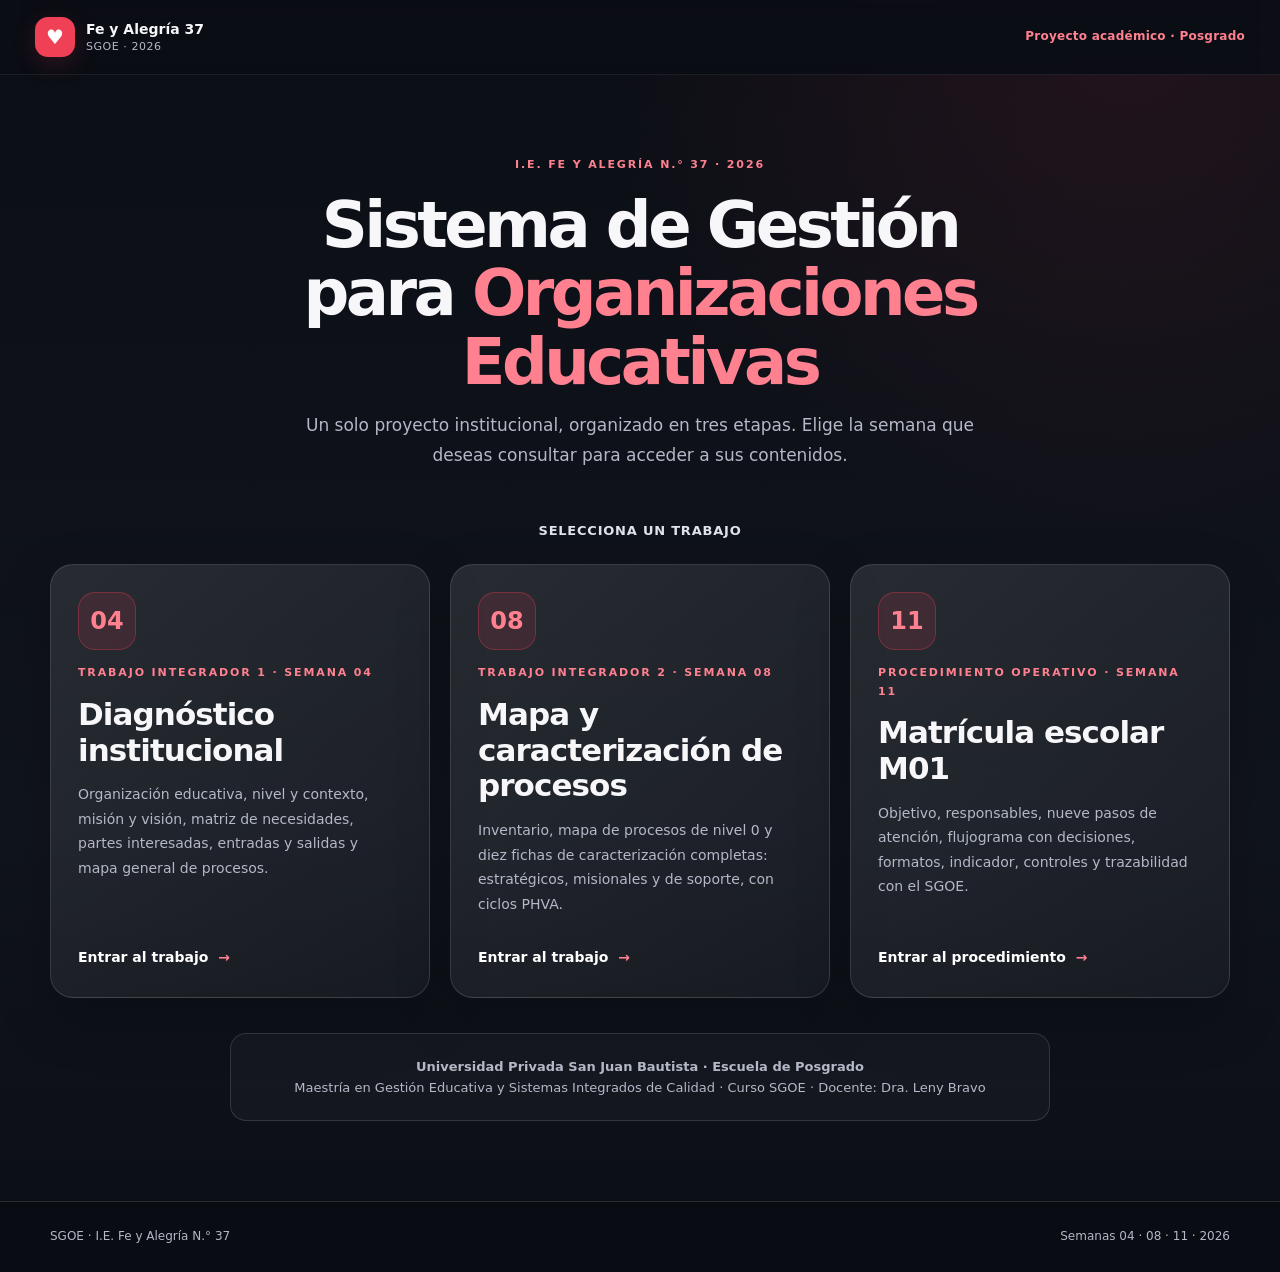
==== commit 896b38ad: "Añadir acceso independiente a Semana 11 en portada SGOE" ====
--- a/index.html
+++ b/index.html
@@ -4,7 +4,7 @@
   <meta charset="utf-8">
   <meta name="viewport" content="width=device-width, initial-scale=1">
   <meta name="theme-color" content="#0b1220">
-  <meta name="description" content="Sistema de Gestión para Organizaciones Educativas, I.E. Fe y Alegría N.° 37. Selecciona el Trabajo Integrador de la Semana 04 o Semana 08.">
+  <meta name="description" content="Sistema de Gestión para Organizaciones Educativas, I.E. Fe y Alegría N.° 37. Selecciona el trabajo de la Semana 04, la Semana 08 o el procedimiento M01 de la Semana 11.">
   <title>SGOE · Fe y Alegría 37 · Selección de trabajos</title>
   <link rel="stylesheet" href="assets/site.css">
 </head>
@@ -22,10 +22,10 @@
         <div class="landing-intro">
           <span class="eyebrow">I.E. Fe y Alegría N.° 37 · 2026</span>
           <h1>Sistema de Gestión para <span>Organizaciones Educativas</span></h1>
-          <p>Un solo proyecto institucional, presentado en dos trabajos integradores. Selecciona la semana que deseas consultar para acceder a sus contenidos.</p>
+          <p>Un solo proyecto institucional, organizado en tres etapas. Elige la semana que deseas consultar para acceder a sus contenidos.</p>
         </div>
         <p class="choose-heading">SELECCIONA UN TRABAJO</p>
-        <div class="choose-grid">
+        <div class="choose-grid three-weeks">
           <a class="choose-card" href="semana-04.html" aria-label="Abrir Trabajo Integrador 1, Semana 04">
             <span class="choose-no">04</span>
             <small>Trabajo Integrador 1 · Semana 04</small>
@@ -40,6 +40,13 @@
             <p>Inventario, mapa de procesos de nivel 0 y diez fichas de caracterización completas: estratégicos, misionales y de soporte, con ciclos PHVA.</p>
             <span class="choose-action">Entrar al trabajo <span aria-hidden="true">→</span></span>
           </a>
+          <a class="choose-card" href="semana-11.html" aria-label="Abrir Semana 11, procedimiento de matrícula escolar M01">
+            <span class="choose-no">11</span>
+            <small>Procedimiento operativo · Semana 11</small>
+            <h2>Matrícula escolar M01</h2>
+            <p>Objetivo, responsables, nueve pasos de atención, flujograma con decisiones, formatos, indicador, controles y trazabilidad con el SGOE.</p>
+            <span class="choose-action">Entrar al procedimiento <span aria-hidden="true">→</span></span>
+          </a>
         </div>
         <div class="landing-bottom">
           <strong>Universidad Privada San Juan Bautista · Escuela de Posgrado</strong>
@@ -49,7 +56,7 @@
     </section>
   </main>
   <footer>
-    <div class="wrap footer-inner"><span>SGOE · I.E. Fe y Alegría N.° 37</span><span>Trabajos integradores · 2026</span></div>
+    <div class="wrap footer-inner"><span>SGOE · I.E. Fe y Alegría N.° 37</span><span>Semanas 04 · 08 · 11 · 2026</span></div>
   </footer>
 </body>
 </html>
--- a/assets/site.css
+++ b/assets/site.css
@@ -340,4 +340,96 @@
  html{scroll-behavior:auto}
  .reveal{opacity:1;transform:none;transition:none}
  *{animation-duration:.01ms!important;transition-duration:.01ms!important}
-}+}
+
+/* Semana 11 · Procedimiento M01 — MISMA hoja, tokens y componentes visuales del SGOE */
+.week11 .week11-note,.week11 .week11-outcome,.week11 .week11-source-note{
+  background:var(--accent-soft);border:1px solid rgba(239,64,86,.22);
+  border-radius:14px;padding:18px 21px;color:#f0d9dd;font-size:13px;line-height:1.75
+}
+.week11 .week11-note{margin-top:20px}
+.week11 .week11-info-grid{display:grid;grid-template-columns:1fr 1fr;gap:14px}
+.week11 .week11-info-box{padding:24px;border:1px solid var(--line);border-radius:18px;
+ background:linear-gradient(135deg,rgba(255,255,255,.085),rgba(255,255,255,.03));box-shadow:var(--shadow)}
+.week11 .week11-info-box span,.week11 .week11-metric span,.week11 .week11-trace span{
+ display:block;color:var(--accent-light);font-size:11px;font-weight:850;letter-spacing:.09em;text-transform:uppercase;margin-bottom:11px}
+.week11 .week11-info-box strong{display:block;font-size:19px;line-height:1.35;margin-bottom:10px}
+.week11 .week11-info-box p{color:var(--muted);font-size:13px;margin:0}
+.week11 .week11-info-box.week11-span{grid-column:1/-1}
+.week11 .week11-steps{display:grid;gap:13px}
+.week11 .week11-step{display:grid;grid-template-columns:58px 1fr;gap:20px;align-items:flex-start;
+ padding:23px;border-radius:18px;border:1px solid var(--line);
+ background:linear-gradient(135deg,rgba(255,255,255,.085),rgba(255,255,255,.03))}
+.week11 .week11-step-no{display:grid;place-items:center;width:52px;height:52px;
+ border-radius:14px;background:var(--accent-soft);color:var(--accent-light);
+ border:1px solid rgba(239,64,86,.25);font-weight:900;font-size:17px}
+.week11 .week11-step h3{font-size:20px;margin:3px 0 9px}
+.week11 .week11-step p{font-size:13px;color:var(--muted);margin:0}
+.week11 .week11-step-meta{display:flex;gap:9px;flex-wrap:wrap;margin-top:14px}
+.week11 .week11-step-meta span{font-size:11px;color:#dce0e7;padding:8px 11px;
+ border:1px solid var(--line);border-radius:8px;background:rgba(255,255,255,.04)}
+.week11 .week11-step-meta b{color:#fff}
+.week11 .week11-decision{border-color:rgba(239,64,86,.3);background:linear-gradient(135deg,rgba(239,64,86,.11),rgba(255,255,255,.035))}
+.week11 .week11-branches{display:grid;grid-template-columns:1fr 1fr;gap:12px;margin-top:16px}
+.week11 .week11-branches>div{border:1px solid var(--line);border-radius:12px;padding:15px;background:rgba(6,10,16,.28)}
+.week11 .week11-branches b{font-size:11px;display:block;color:var(--accent-light);margin-bottom:7px}
+.week11 .week11-branches p{font-size:12px}
+.week11 .week11-flow{border-radius:24px;padding:32px 22px;display:flex;flex-direction:column;align-items:center}
+.week11 .week11-flow-node{width:min(100%,490px);border-radius:12px;padding:14px 17px;
+ border:1px solid var(--line);background:rgba(12,15,24,.8);font-weight:750;font-size:13px;text-align:center;color:#f7f7fa}
+.week11 .week11-terminal{border-radius:100px;border-color:rgba(239,64,86,.36);background:var(--accent-soft)}
+.week11 .week11-flow-question{border-color:rgba(239,64,86,.58);background:rgba(239,64,86,.105)}
+.week11 .week11-flow-question>span{color:var(--accent-light);font-size:19px;vertical-align:middle;margin-right:5px}
+.week11 .week11-arrow{color:var(--accent-light);font-size:22px;font-weight:850;line-height:1.45;text-align:center}
+.week11 .week11-flow-fork{display:grid;grid-template-columns:1fr 1fr;gap:30px;width:min(100%,850px);margin:15px auto}
+.week11 .week11-flow-path{display:flex;flex-direction:column;align-items:center;min-width:0;gap:5px}
+.week11 .week11-flow-path .week11-flow-node{width:100%;font-size:12px}
+.week11 .week11-flow-path .week11-terminal{max-width:100%}
+.week11 .week11-route-label{color:var(--accent-light);border:1px solid rgba(239,64,86,.3);
+ background:var(--accent-soft);padding:4px 13px;border-radius:100px;font-size:10px;font-weight:900;letter-spacing:.13em}
+.week11 .week11-flow-branch{color:#e2dfe5}
+.week11 .week11-flow-branch strong{color:var(--accent-light)}
+.week11 .week11-flow-continuation{max-width:750px;text-align:center;
+ border:1px dashed rgba(239,64,86,.3);padding:11px 20px;border-radius:12px;margin:7px auto 15px;color:var(--muted);font-size:12px}
+.week11 .week11-flow-continuation>span{display:block;color:var(--accent-light);font-size:21px;line-height:1.3}
+.week11 .week11-flow-caption{max-width:850px;font-size:11px;line-height:1.75;
+ border-top:1px solid var(--line);color:var(--muted);padding-top:18px;margin:20px 0 0;text-align:center}
+.week11 .week11-table td:first-child{font-weight:800;color:#f6f7f9}
+.week11 .week11-table th{white-space:normal}
+.week11 .week11-metrics{display:grid;grid-template-columns:repeat(3,minmax(0,1fr));gap:13px}
+.week11 .week11-metric{border:1px solid var(--line);border-radius:17px;padding:22px;background:rgba(255,255,255,.055)}
+.week11 .week11-metric strong{display:block;font-size:19px;line-height:1.3;margin:6px 0 11px}
+.week11 .week11-metric p{font-size:12px;color:var(--muted);margin:0}
+.week11 .week11-controls{margin-top:24px}
+.week11 .week11-controls h3{font-size:21px;margin-bottom:14px}
+.week11 .week11-outcome{margin-top:17px}
+.week11 .week11-trace-grid{display:grid;grid-template-columns:1fr 1fr;gap:14px}
+.week11 .week11-trace{padding:23px;border:1px solid var(--line);border-radius:16px;background:rgba(255,255,255,.055)}
+.week11 .week11-trace h3{font-size:20px;margin:0 0 9px}
+.week11 .week11-trace p{font-size:12px;color:var(--muted);margin:0}
+.week11 .week11-doc-control{margin-top:21px;padding:23px;border-radius:18px}
+.week11 .week11-doc-control h3{font-size:21px;margin-bottom:15px}
+.week11 .week11-doc-control>p{font-size:13px;color:var(--muted);margin:17px 0 0}
+.week11 .week11-references{display:grid;grid-template-columns:repeat(3,minmax(0,1fr));gap:12px}
+.week11 .week11-references article{border-radius:16px;background:rgba(255,255,255,.055);border:1px solid var(--line);padding:19px}
+.week11 .week11-references article b{display:block;color:#f7f7fa;font-size:14px;margin-bottom:9px}
+.week11 .week11-references article p{color:var(--muted);font-size:12px;margin:0}
+.week11 .week11-source-note{margin-top:17px}
+.landing .choose-grid.three-weeks{grid-template-columns:repeat(3,minmax(0,1fr))}
+.landing .choose-grid.three-weeks .choose-card{min-height:410px;padding:27px}
+.landing .choose-grid.three-weeks .choose-card h2{font-size:clamp(23px,2.5vw,31px)}
+@media(max-width:1000px){
+ .landing .choose-grid.three-weeks{grid-template-columns:1fr 1fr}
+ .week11 .week11-metrics,.week11 .week11-references{grid-template-columns:1fr}
+}
+@media(max-width:670px){
+ .landing .choose-grid.three-weeks{grid-template-columns:1fr}
+ .landing .choose-grid.three-weeks .choose-card{min-height:310px}
+ .week11 .week11-info-grid,.week11 .week11-trace-grid,.week11 .week11-branches,.week11 .week11-flow-fork{grid-template-columns:1fr}
+ .week11 .week11-step{grid-template-columns:43px 1fr;gap:13px;padding:15px}
+ .week11 .week11-step-no{width:40px;height:40px;font-size:13px;border-radius:11px}
+ .week11 .week11-step h3{font-size:17px}
+ .week11 .week11-flow{padding:23px 14px}
+ .week11 .week11-flow-fork{gap:10px}
+ .week11 .week11-flow-node{font-size:12px}
+}
